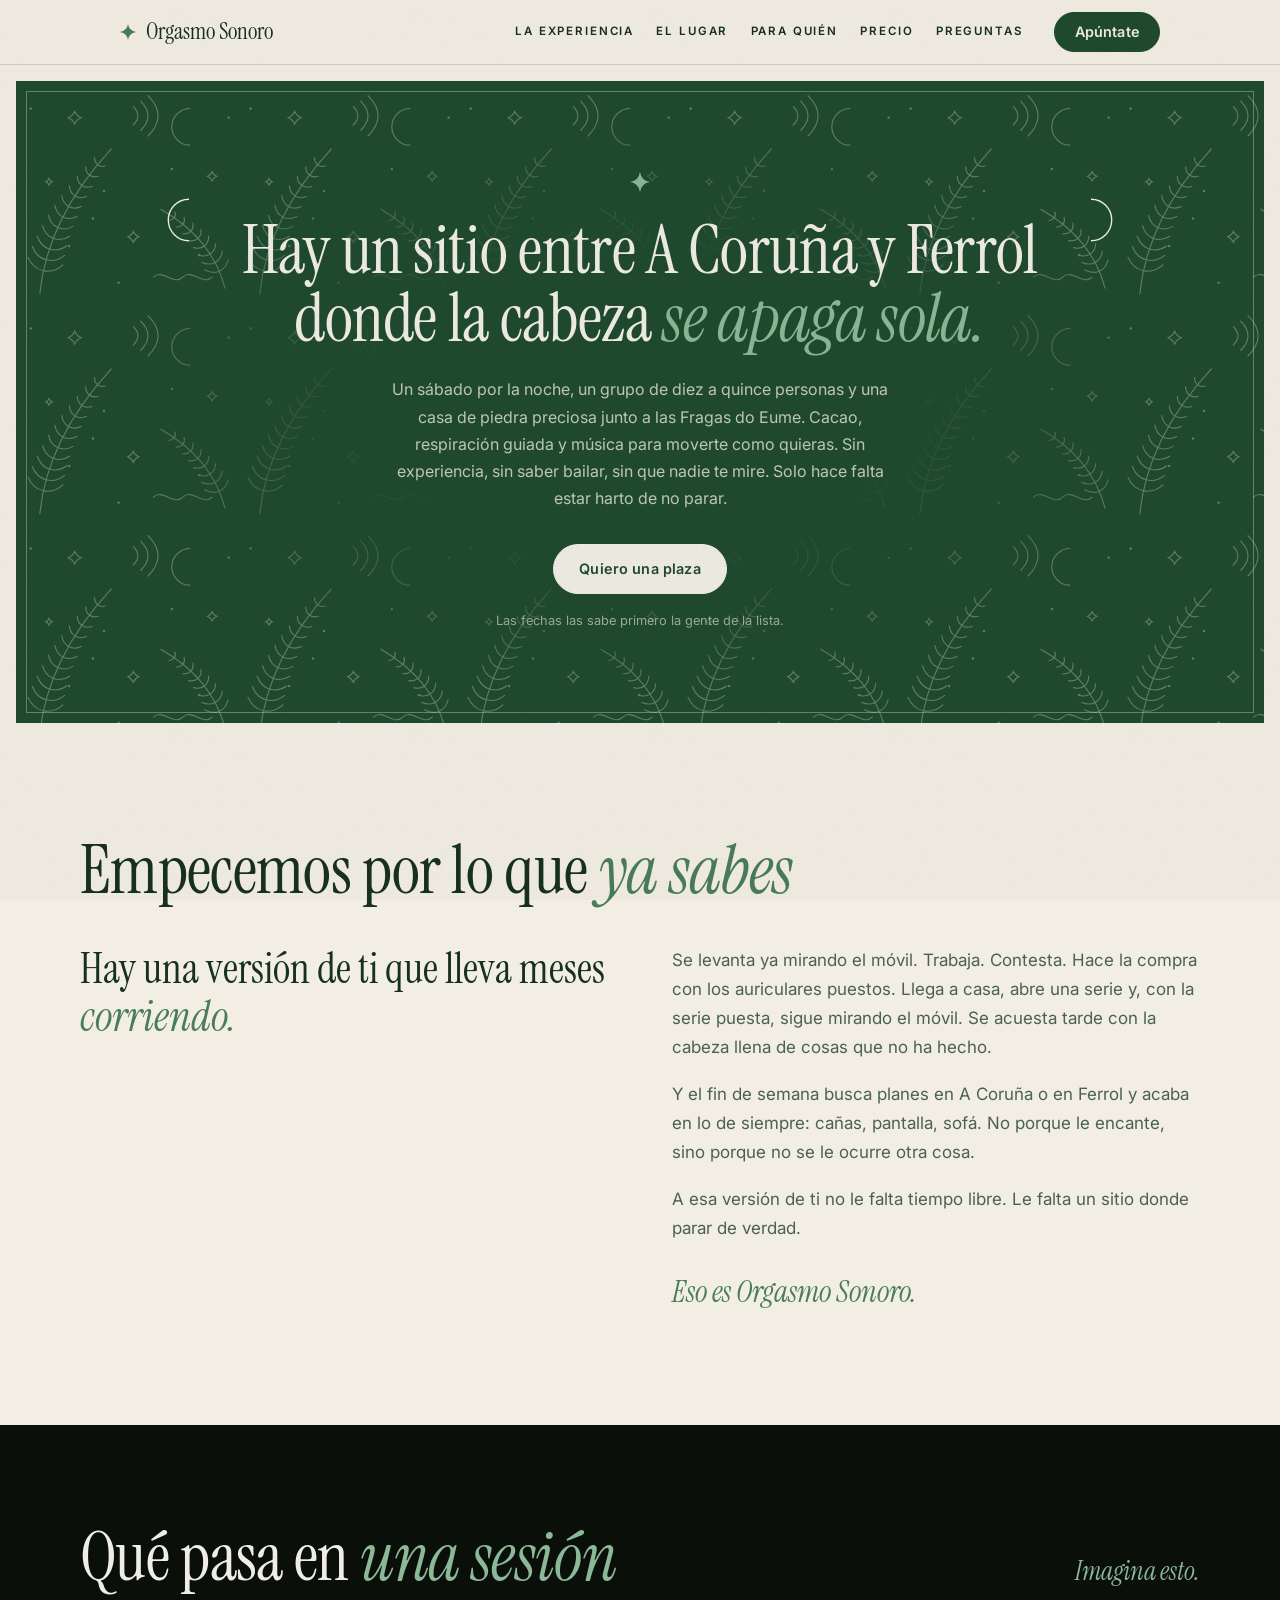
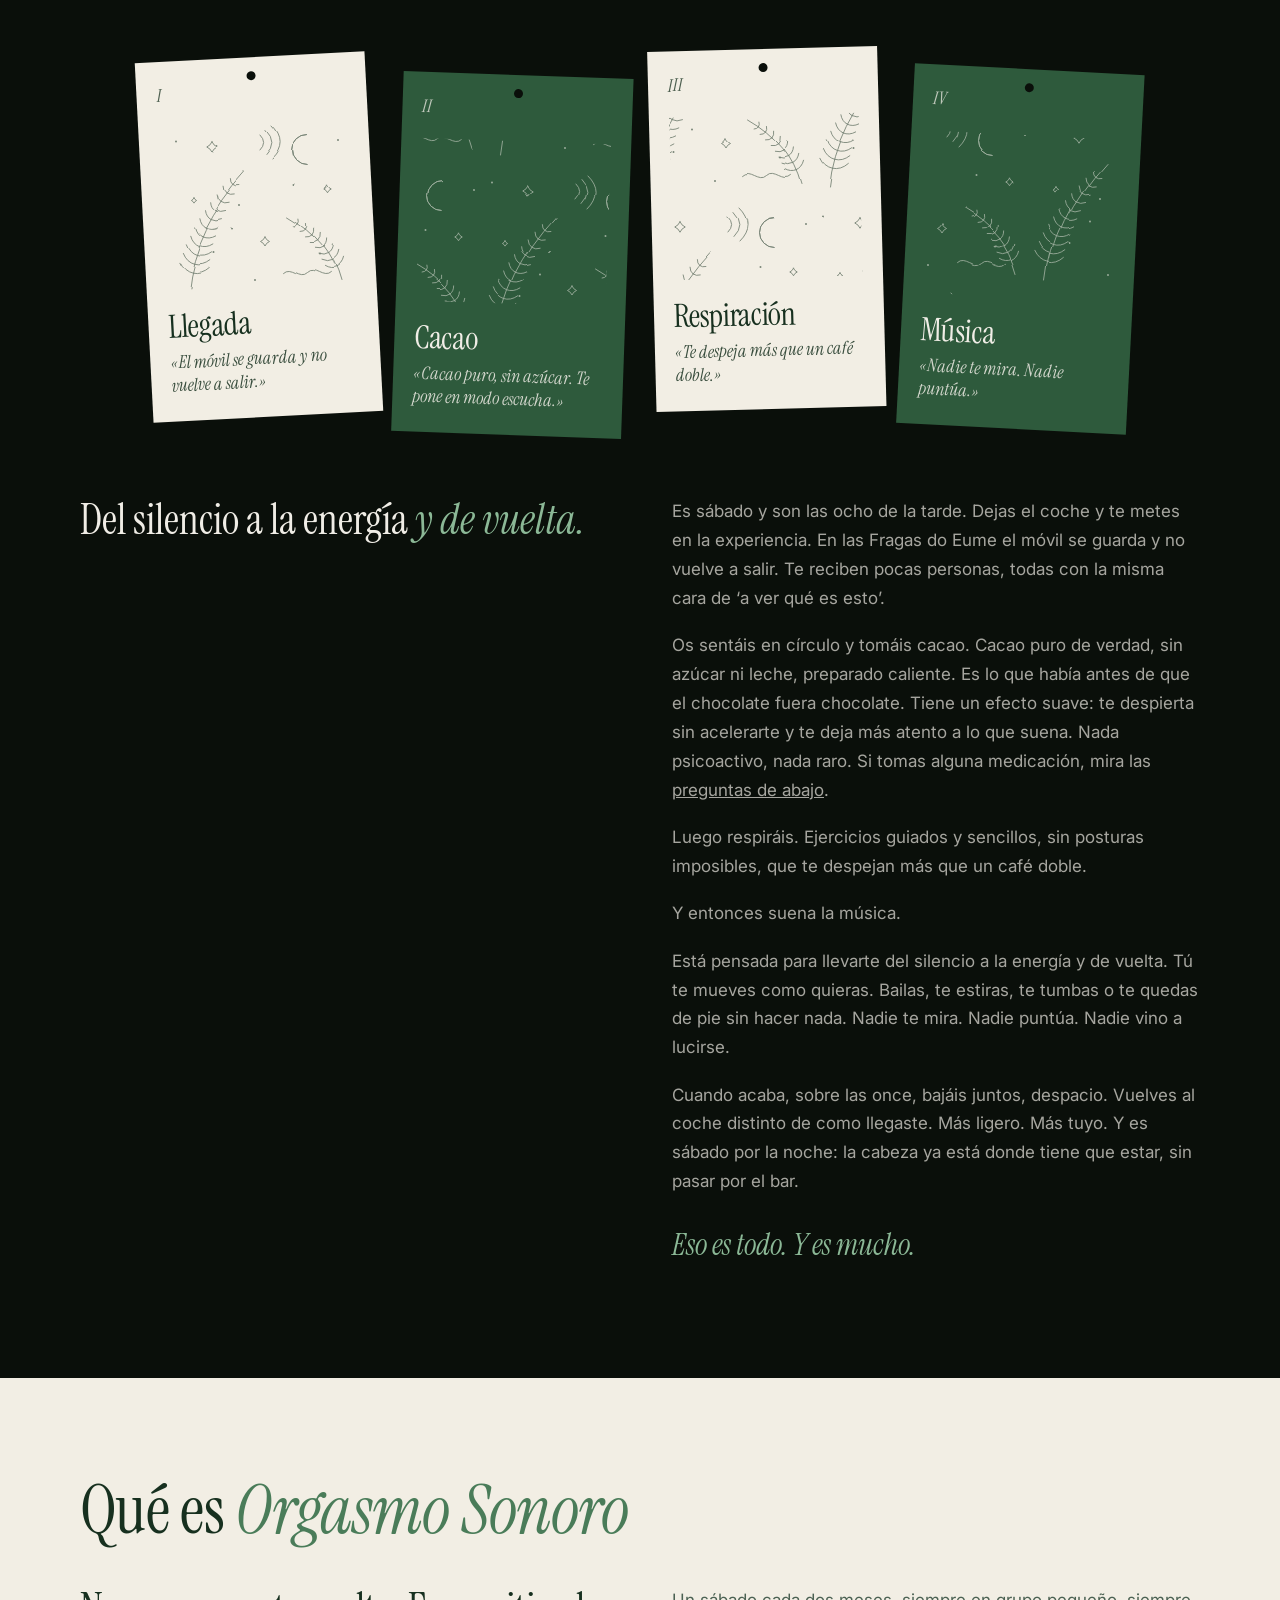
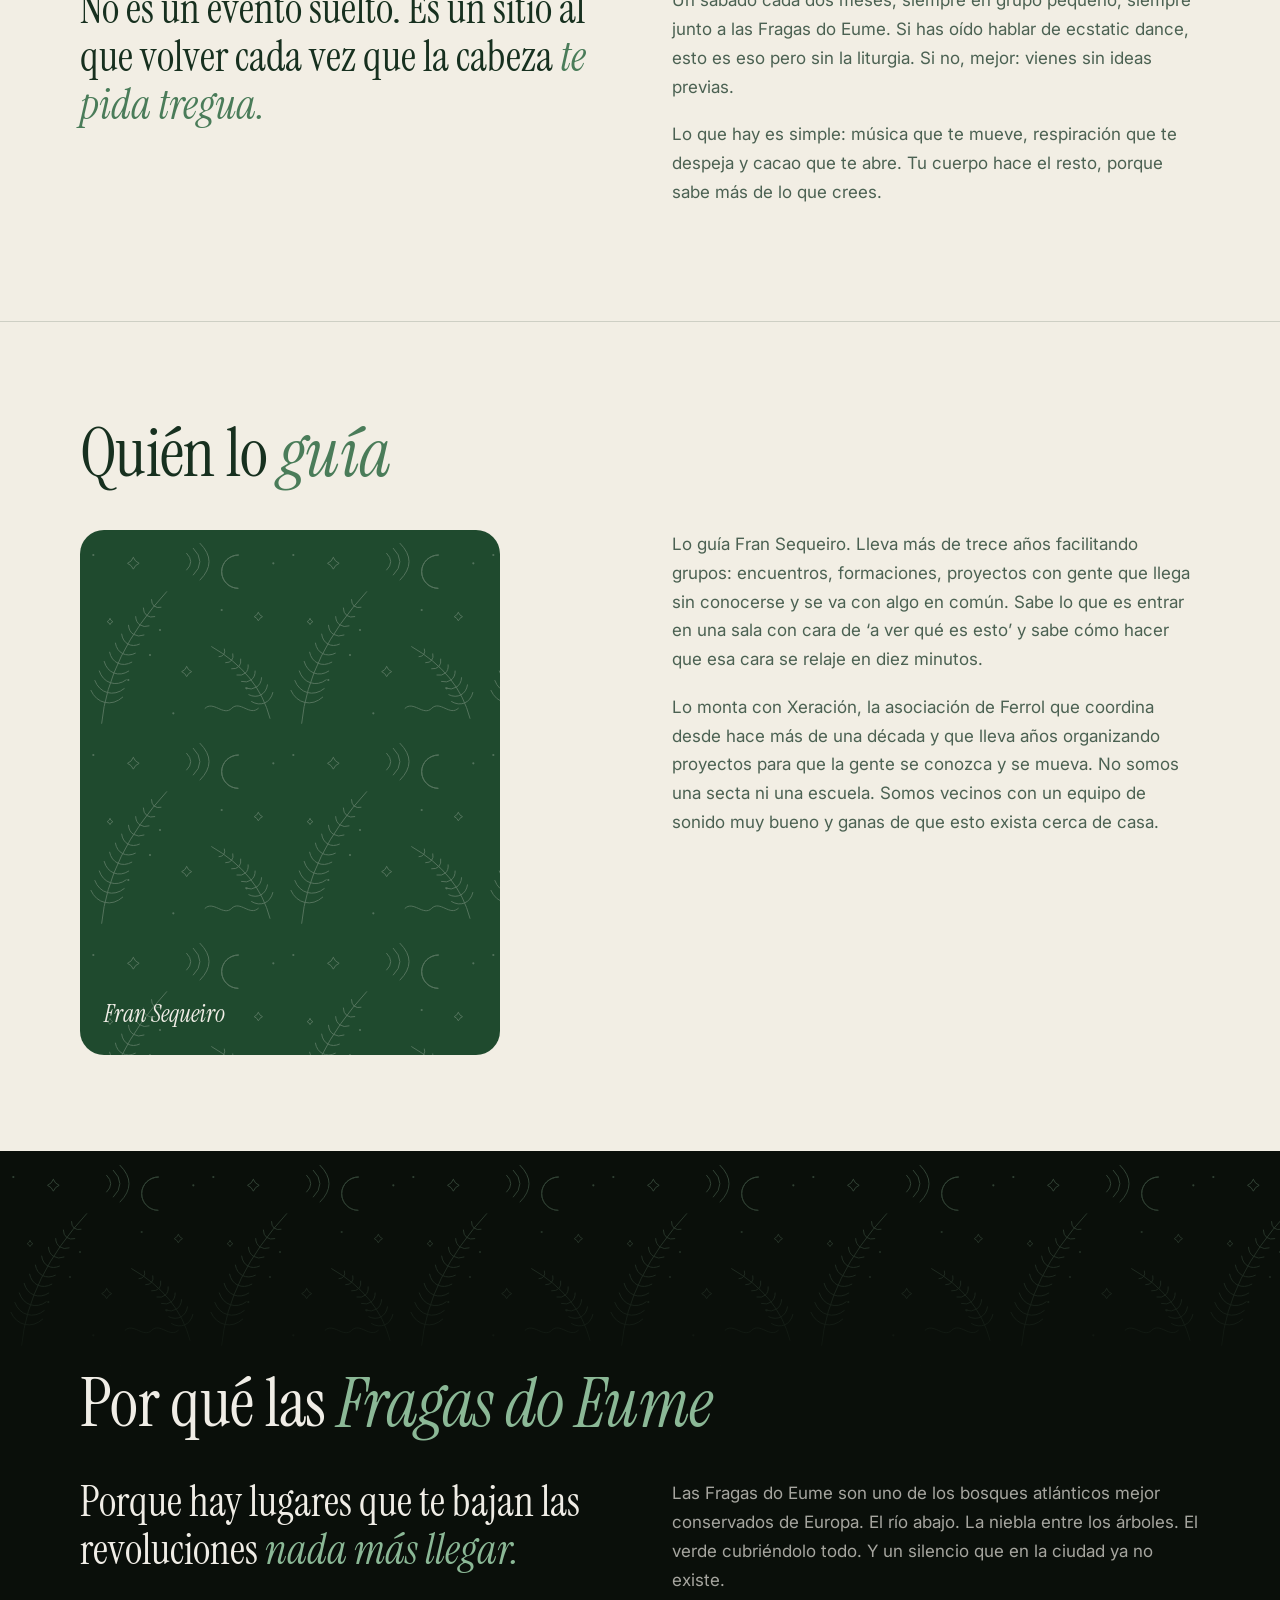
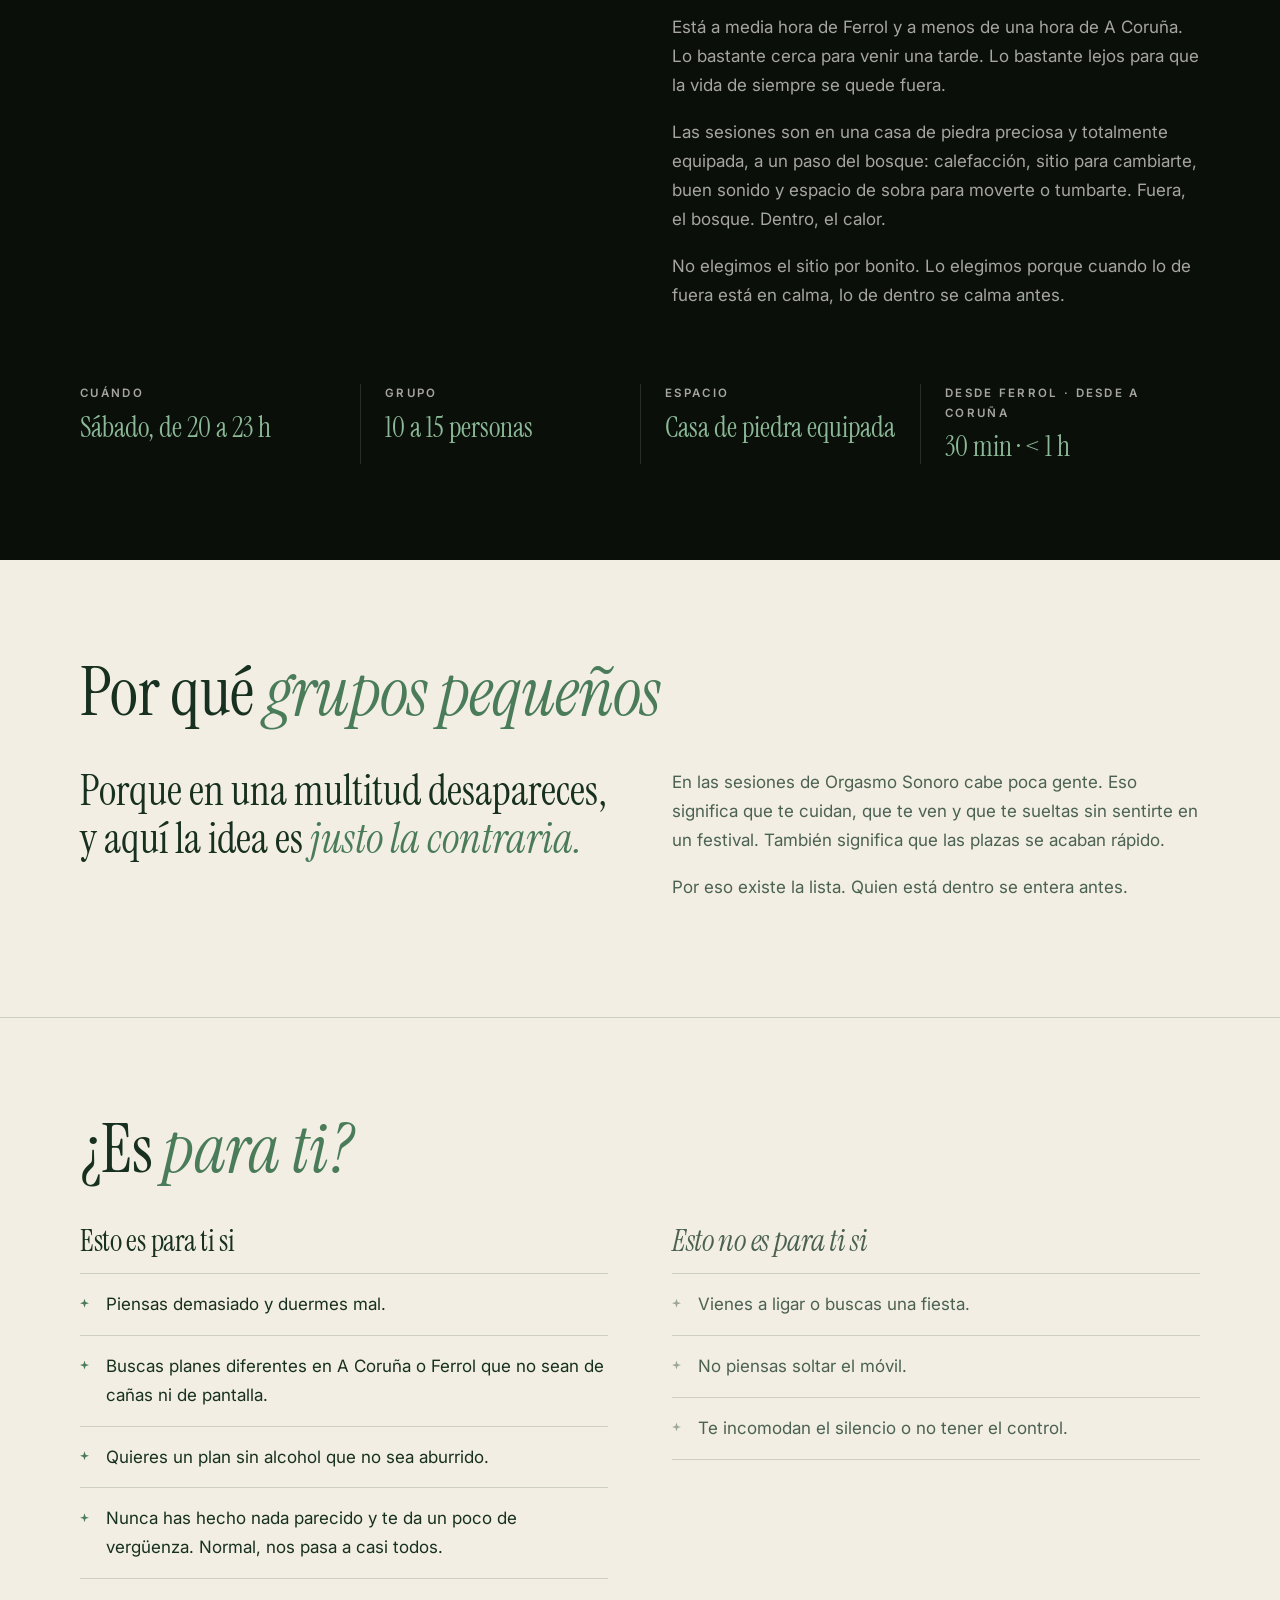
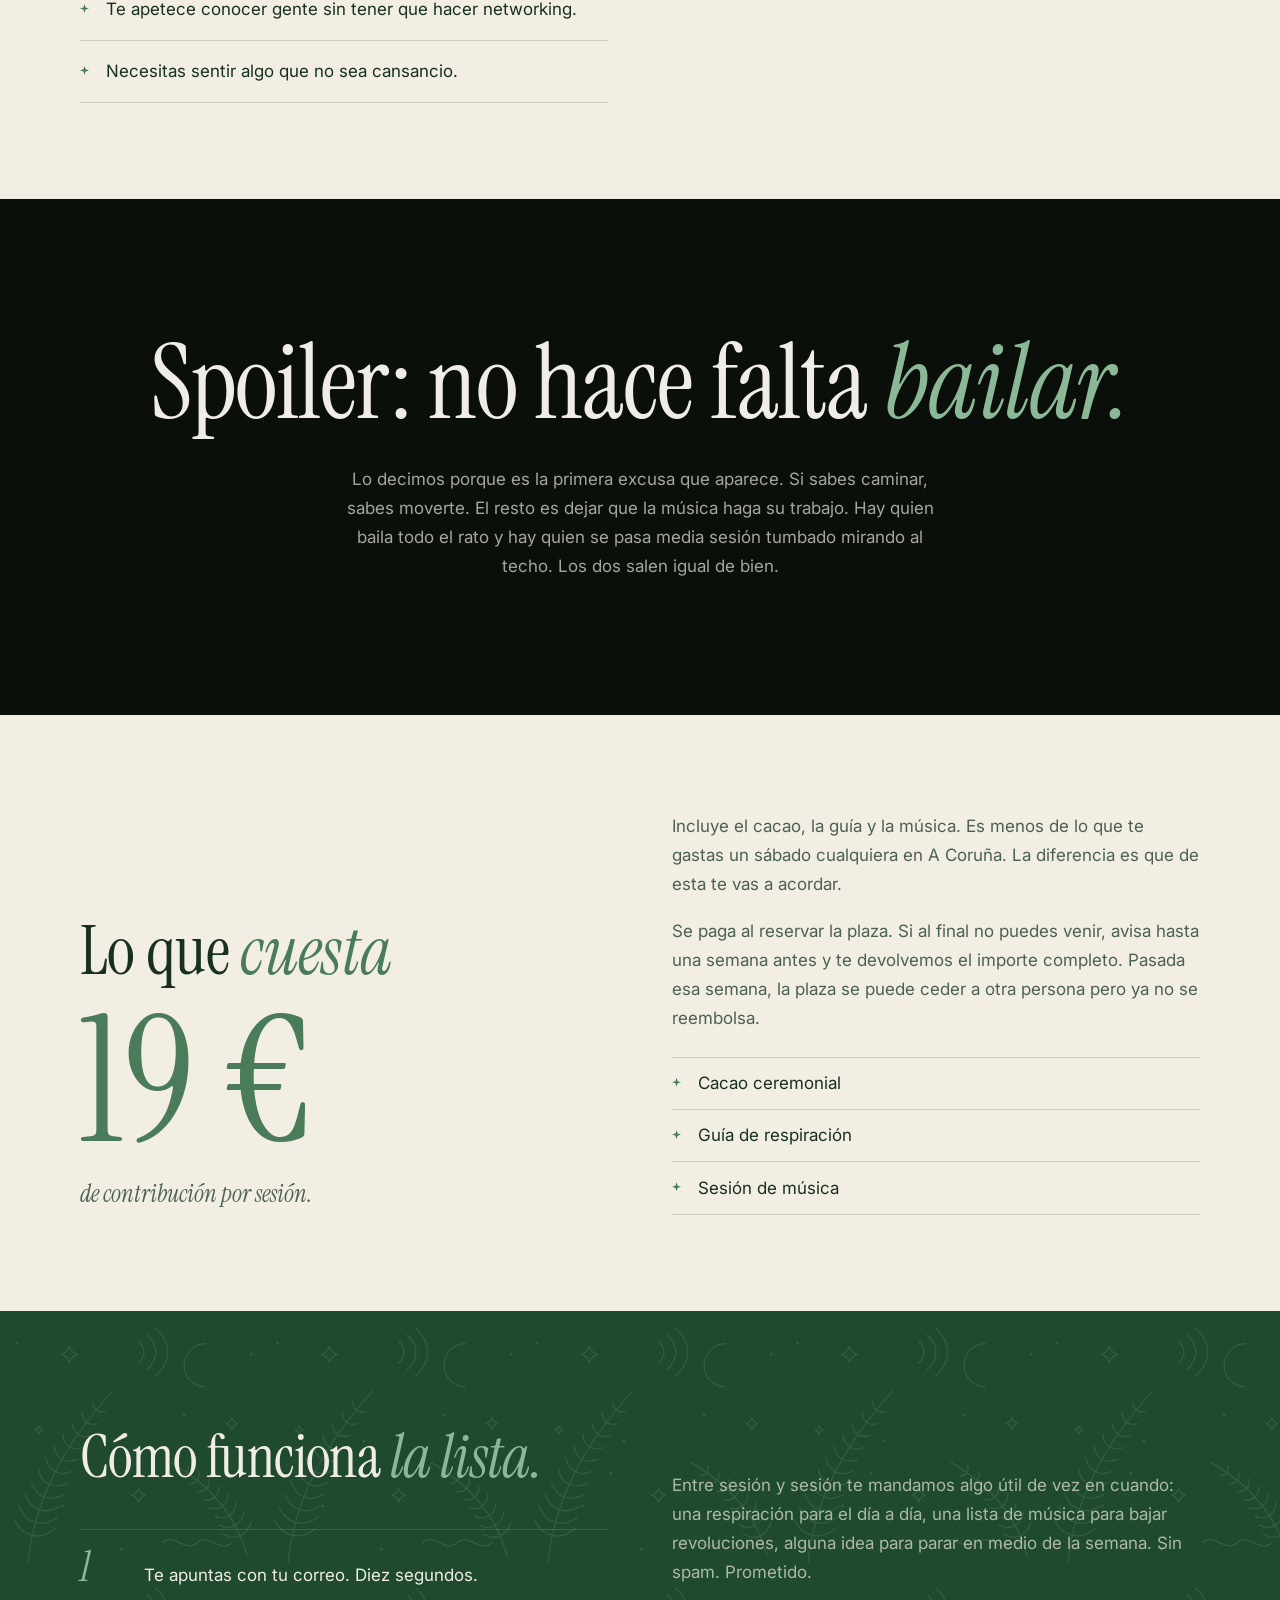
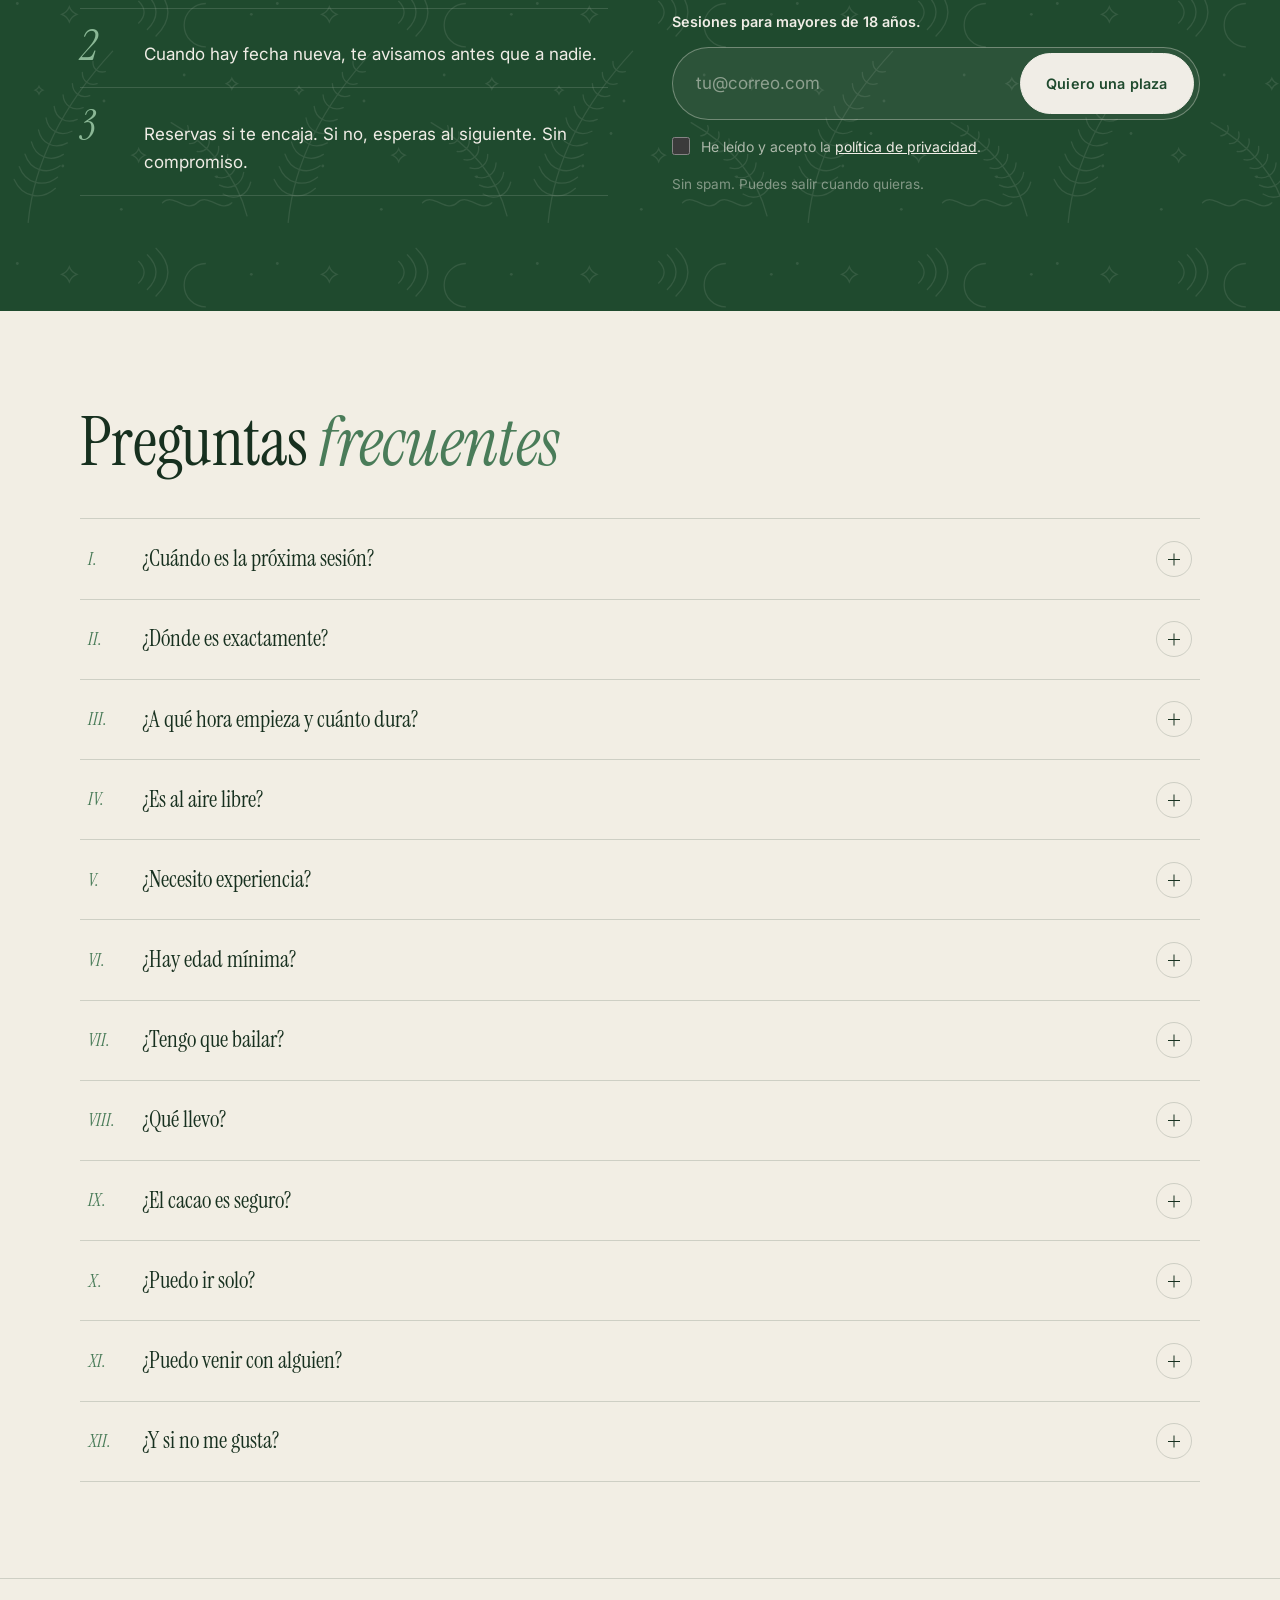
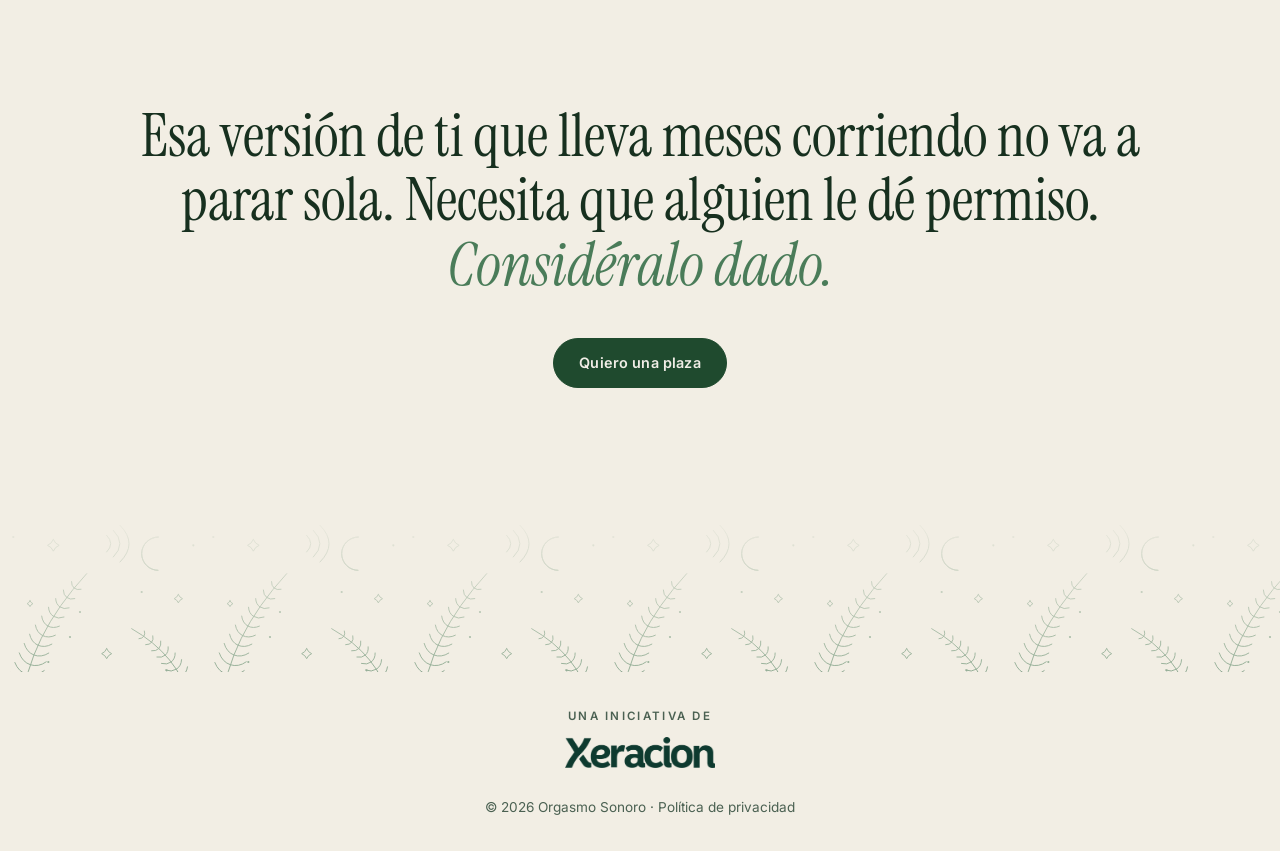
==== index.html @ 87fe5621 "Botón 'Quiero una plaza', sin referencias a la primera sesión, sin precio en la franja y sin edad en" ====
<!doctype html>
<html lang="es">
<head>
  <!-- Metadatos básicos -->
  <meta charset="utf-8">
  <meta name="viewport" content="width=device-width, initial-scale=1">
  <title>Orgasmo Sonoro, sesiones de música y cacao en A Coruña y Ferrol</title>
  <meta name="description" content="Un sábado por la noche, de 20 a 23 h, en grupos de diez a quince junto a las Fragas do Eume: cacao, respiración guiada y música para moverte como quieras. A media hora de Ferrol y menos de una de A Coruña. Sin experiencia. 19 €.">
  <link rel="canonical" href="https://orgasmosonoro.com/">
  <meta name="robots" content="index, follow">
  <meta name="theme-color" content="#0a0f0a">
  <meta name="color-scheme" content="dark">

  <!-- Open Graph -->
  <meta property="og:type" content="website">
  <meta property="og:locale" content="es_ES">
  <meta property="og:site_name" content="Orgasmo Sonoro">
  <meta property="og:title" content="Orgasmo Sonoro, sesiones de música y cacao en A Coruña y Ferrol">
  <meta property="og:description" content="Un sábado por la noche, de 20 a 23 h, en grupos de diez a quince junto a las Fragas do Eume: cacao, respiración guiada y música para moverte como quieras. A media hora de Ferrol y menos de una de A Coruña. Sin experiencia. 19 €.">
  <meta property="og:url" content="https://orgasmosonoro.com/">
  <meta property="og:image" content="https://orgasmosonoro.com/og-image.jpg">
  <meta property="og:image:width" content="1200">
  <meta property="og:image:height" content="630">
  <meta property="og:image:alt" content="Grabado de helechos, lunas y estrellas en verde con el texto Orgasmo Sonoro">

  <!-- Twitter Card -->
  <meta name="twitter:card" content="summary_large_image">
  <meta name="twitter:title" content="Orgasmo Sonoro, sesiones de música y cacao en A Coruña y Ferrol">
  <meta name="twitter:description" content="Un sábado por la noche, de 20 a 23 h, en grupos de diez a quince junto a las Fragas do Eume: cacao, respiración guiada y música para moverte como quieras. A media hora de Ferrol y menos de una de A Coruña. Sin experiencia. 19 €.">
  <meta name="twitter:image" content="https://orgasmosonoro.com/og-image.jpg">
  <meta name="twitter:image:alt" content="Grabado de helechos, lunas y estrellas en verde con el texto Orgasmo Sonoro">

  <!-- Favicon en SVG embebido: una hoja verde musgo -->
  <link rel="icon" href="data:image/svg+xml,%3Csvg xmlns='http://www.w3.org/2000/svg' viewBox='0 0 64 64'%3E%3Crect width='64' height='64' rx='14' fill='%230a0f0a'/%3E%3Cpath d='M18 46C18 28 30 16 48 16c0 18-12 30-30 30z' fill='%238bb896'/%3E%3Cpath d='M18 46L40 24' stroke='%23f0ede6' stroke-width='2' stroke-linecap='round'/%3E%3C/svg%3E">

  <!-- Fuentes: Instrument Serif (titulares) e Inter (cuerpo) -->
  <link rel="preconnect" href="https://fonts.googleapis.com">
  <link rel="preconnect" href="https://fonts.gstatic.com" crossorigin>
  <link rel="stylesheet" href="https://fonts.googleapis.com/css2?family=Instrument+Serif:ital@0;1&family=Inter:wght@400;500;600&display=swap">

  <link rel="stylesheet" href="styles.css">

  <!-- Datos estructurados: LocalBusiness y FAQPage -->
  <script type="application/ld+json">
  {
    "@context": "https://schema.org",
    "@graph": [
      {
        "@type": "LocalBusiness",
        "@id": "https://orgasmosonoro.com/#negocio",
        "name": "Orgasmo Sonoro",
        "description": "Sesiones los sábados por la noche, en grupos de diez a quince personas, con música, respiración guiada y cacao en una casa de piedra junto a las Fragas do Eume, entre A Coruña y Ferrol.",
        "url": "https://orgasmosonoro.com/",
        "image": "https://orgasmosonoro.com/og-image.jpg",
        "email": "contacto@orgasmosonoro.com",
        "priceRange": "19 €",
        "address": {
          "@type": "PostalAddress",
          "addressLocality": "A Coruña",
          "addressRegion": "Galicia",
          "addressCountry": "ES"
        },
        "areaServed": [
          {
            "@type": "City",
            "name": "A Coruña"
          },
          {
            "@type": "City",
            "name": "Ferrol"
          }
        ],
        "sameAs": [
          "https://www.instagram.com/orgasmosonoro/"
        ]
      },
      {
        "@type": "FAQPage",
        "@id": "https://orgasmosonoro.com/#preguntas",
        "mainEntity": [
          {
            "@type": "Question",
            "name": "¿Cuándo es la próxima sesión?",
            "acceptedAnswer": {
              "@type": "Answer",
              "text": "Un sábado, de 20 a 23 h. Las fechas se anuncian primero a la lista. Apúntate y serás de los primeros en saberlo."
            }
          },
          {
            "@type": "Question",
            "name": "¿Dónde es exactamente?",
            "acceptedAnswer": {
              "@type": "Answer",
              "text": "En una casa de piedra junto a las Fragas do Eume, entre Ferrol y A Coruña. Mandamos la ubicación exacta y las opciones de coche compartido a quien reserva."
            }
          },
          {
            "@type": "Question",
            "name": "¿A qué hora empieza y cuánto dura?",
            "acceptedAnswer": {
              "@type": "Answer",
              "text": "De 20 a 23 h. Llega diez minutos antes para dejar el móvil y las cosas con calma. La hora y la ubicación exactas van en el correo de confirmación."
            }
          },
          {
            "@type": "Question",
            "name": "¿Es al aire libre?",
            "acceptedAnswer": {
              "@type": "Answer",
              "text": "No. La sesión es en una casa de piedra preciosa y totalmente equipada, con calefacción, a un paso del bosque. Llueva o no, se hace."
            }
          },
          {
            "@type": "Question",
            "name": "¿Necesito experiencia?",
            "acceptedAnswer": {
              "@type": "Answer",
              "text": "Ninguna. Si has leído hasta aquí, ya sabes lo suficiente."
            }
          },
          {
            "@type": "Question",
            "name": "¿Hay edad mínima?",
            "acceptedAnswer": {
              "@type": "Answer",
              "text": "Sí, 18 años."
            }
          },
          {
            "@type": "Question",
            "name": "¿Tengo que bailar?",
            "acceptedAnswer": {
              "@type": "Answer",
              "text": "No. Muévete, estírate o quédate quieto. Tú decides."
            }
          },
          {
            "@type": "Question",
            "name": "¿Qué llevo?",
            "acceptedAnswer": {
              "@type": "Answer",
              "text": "Ropa cómoda con la que puedas moverte y tumbarte, calcetines o pies descalzos, una botella de agua y una capa de abrigo por si te enfrías al quedarte quieto. Hay sitio para cambiarte. El móvil, apagado y guardado."
            }
          },
          {
            "@type": "Question",
            "name": "¿El cacao es seguro?",
            "acceptedAnswer": {
              "@type": "Answer",
              "text": "Para la mayoría, sí. Si estás embarazada, tomas antidepresivos (ISRS) o tienes algún problema de corazón, avísanos antes y lo adaptamos. Cena ligero o cena después: el cacao sienta mejor con el estómago sin cargar."
            }
          },
          {
            "@type": "Question",
            "name": "¿Puedo ir solo?",
            "acceptedAnswer": {
              "@type": "Answer",
              "text": "Claro. La mayoría viene así y se va con gente nueva en el teléfono."
            }
          },
          {
            "@type": "Question",
            "name": "¿Puedo venir con alguien?",
            "acceptedAnswer": {
              "@type": "Answer",
              "text": "Sí. Reservad cada uno su plaza. Dentro, cada uno va a lo suyo; a la salida ya hablaréis."
            }
          },
          {
            "@type": "Question",
            "name": "¿Y si no me gusta?",
            "acceptedAnswer": {
              "@type": "Answer",
              "text": "Te puedes ir cuando quieras, sin dar explicaciones. Aquí nadie te retiene. Y si te arrepientes antes de venir, hasta una semana antes te devolvemos el dinero entero."
            }
          }
        ]
      }
    ]
  }
  </script>
</head>
<body>
  <a class="skip-link" href="#contenido">Saltar al contenido</a>

  <!-- Estrella de cuatro puntas reutilizable (decorativa) -->
  <svg width="0" height="0" class="visually-hidden" aria-hidden="true" focusable="false">
    <symbol id="estrella" viewBox="0 0 24 24"><path d="M12 0 Q13.6 10.4 24 12 Q13.6 13.6 12 24 Q10.4 13.6 0 12 Q10.4 10.4 12 0 Z"/></symbol>
  </svg>

  <!-- 1. Navegación fija -->
  <header class="site-header">
    <nav class="nav" aria-label="Principal">
      <a class="nav__logo" href="#inicio">
        <svg class="nav__mark" aria-hidden="true"><use href="#estrella"/></svg>
        Orgasmo Sonoro
      </a>
      <!-- Botón de menú solo en móvil -->
      <button class="nav__toggle" type="button" aria-expanded="false" aria-controls="nav-menu">Menú</button>
      <div class="nav__menu" id="nav-menu">
        <ul class="nav__links">
          <li><a href="#experiencia">La experiencia</a></li>
          <li><a href="#fragas">El lugar</a></li>
          <li><a href="#para-ti">Para quién</a></li>
          <li><a href="#precio">Precio</a></li>
          <li><a href="#preguntas">Preguntas</a></li>
        </ul>
        <a class="btn btn--primary nav__cta" href="#lista">Apúntate</a>
      </div>
    </nav>
  </header>

  <main id="contenido">

    <!-- 2. Hero: lámina enmarcada con toile de helechos; el grabado se desvanece tras el texto -->
    <section class="hero" id="inicio" aria-labelledby="hero-titulo">
      <div class="hero__frame">
        <svg class="hero__moon hero__moon--l" aria-hidden="true" viewBox="0 0 40 40"><path d="M20 2 A18 18 0 1 0 20 38 A13 13 0 1 1 20 2 Z"/></svg>
        <svg class="hero__moon hero__moon--r" aria-hidden="true" viewBox="0 0 40 40"><path d="M20 2 A18 18 0 1 1 20 38 A13 13 0 1 0 20 2 Z"/></svg>

        <div class="hero__arch">
          <svg class="hero__star" aria-hidden="true"><use href="#estrella"/></svg>
          <h1 id="hero-titulo" class="hero__title">Hay un sitio entre A&nbsp;Coruña y Ferrol donde la cabeza <em>se apaga sola.</em></h1>
          <p class="hero__lead">Un sábado por la noche, un grupo de diez a quince personas y una casa de piedra preciosa junto a las Fragas do Eume. Cacao, respiración guiada y música para moverte como quieras. Sin experiencia, sin saber bailar, sin que nadie te mire. Solo hace falta estar harto de no parar.</p>
          <a class="btn btn--light" href="#lista">Quiero una plaza</a>
          <p class="hero__note">Las fechas las sabe primero la gente de la lista.</p>
        </div>
      </div>
    </section>

    <!-- 3 a 7. Relato -->
    <article class="relato" aria-label="Qué es Orgasmo Sonoro">

      <!-- 3. Empecemos por lo que ya sabes -->
      <section class="section reveal" aria-labelledby="sabes-titulo">
        <div class="wrap">
          <h2 id="sabes-titulo" class="title">Empecemos por lo que <em>ya sabes</em></h2>
          <div class="split">
            <p class="statement">Hay una versión de ti que lleva meses <em>corriendo.</em></p>
            <div class="split__body">
              <p>Se levanta ya mirando el móvil. Trabaja. Contesta. Hace la compra con los auriculares puestos. Llega a casa, abre una serie y, con la serie puesta, sigue mirando el móvil. Se acuesta tarde con la cabeza llena de cosas que no ha hecho.</p>
              <p>Y el fin de semana busca planes en A Coruña o en Ferrol y acaba en lo de siempre: cañas, pantalla, sofá. No porque le encante, sino porque no se le ocurre otra cosa.</p>
              <p>A esa versión de ti no le falta tiempo libre. Le falta un sitio donde parar de verdad.</p>
              <p class="punch">Eso es Orgasmo Sonoro.</p>
            </div>
          </div>
        </div>
      </section>

      <!-- 4. Qué pasa en una sesión (sección nocturna con marcapáginas) -->
      <section class="section section--night reveal" id="experiencia" aria-labelledby="experiencia-titulo">
        <div class="wrap">
          <div class="head-row">
            <h2 id="experiencia-titulo" class="title">Qué pasa en <em>una sesión</em></h2>
            <p class="head-row__aside">Imagina esto.</p>
          </div>

          <!-- Las cuatro partes de la sesión, como marcapáginas -->
          <ol class="bookmarks">
            <li class="bookmark">
              <span class="bookmark__num">I</span>
              <span class="bookmark__art" aria-hidden="true"></span>
              <h3 class="bookmark__title">Llegada</h3>
              <p class="bookmark__quote">«El móvil se guarda y no vuelve a salir.»</p>
            </li>
            <li class="bookmark bookmark--ink">
              <span class="bookmark__num">II</span>
              <span class="bookmark__art" aria-hidden="true"></span>
              <h3 class="bookmark__title">Cacao</h3>
              <p class="bookmark__quote">«Cacao puro, sin azúcar. Te pone en modo escucha.»</p>
            </li>
            <li class="bookmark">
              <span class="bookmark__num">III</span>
              <span class="bookmark__art" aria-hidden="true"></span>
              <h3 class="bookmark__title">Respiración</h3>
              <p class="bookmark__quote">«Te despeja más que un café doble.»</p>
            </li>
            <li class="bookmark bookmark--ink">
              <span class="bookmark__num">IV</span>
              <span class="bookmark__art" aria-hidden="true"></span>
              <h3 class="bookmark__title">Música</h3>
              <p class="bookmark__quote">«Nadie te mira. Nadie puntúa.»</p>
            </li>
          </ol>

          <div class="split">
            <p class="statement split__sticky">Del silencio a la energía <em>y de vuelta.</em></p>
            <div class="split__body">
            <p>Es sábado y son las ocho de la tarde. Dejas el coche y te metes en la experiencia. En las Fragas do Eume el móvil se guarda y no vuelve a salir. Te reciben pocas personas, todas con la misma cara de ‘a ver qué es esto’.</p>
            <p>Os sentáis en círculo y tomáis cacao. Cacao puro de verdad, sin azúcar ni leche, preparado caliente. Es lo que había antes de que el chocolate fuera chocolate. Tiene un efecto suave: te despierta sin acelerarte y te deja más atento a lo que suena. Nada psicoactivo, nada raro. Si tomas alguna medicación, mira las <a href="#preguntas">preguntas de abajo</a>.</p>
            <p>Luego respiráis. Ejercicios guiados y sencillos, sin posturas imposibles, que te despejan más que un café doble.</p>
            <p>Y entonces suena la música.</p>
            <p>Está pensada para llevarte del silencio a la energía y de vuelta. Tú te mueves como quieras. Bailas, te estiras, te tumbas o te quedas de pie sin hacer nada. Nadie te mira. Nadie puntúa. Nadie vino a lucirse.</p>
            <p>Cuando acaba, sobre las once, bajáis juntos, despacio. Vuelves al coche distinto de como llegaste. Más ligero. Más tuyo. Y es sábado por la noche: la cabeza ya está donde tiene que estar, sin pasar por el bar.</p>
            <p class="punch">Eso es todo. Y es mucho.</p>
            </div>
          </div>
        </div>
      </section>

      <!-- 5. Qué es Orgasmo Sonoro -->
      <section class="section reveal" aria-labelledby="que-es-titulo">
        <div class="wrap">
          <h2 id="que-es-titulo" class="title">Qué es <em>Orgasmo Sonoro</em></h2>
          <div class="split">
            <p class="statement">No es un evento suelto. Es un sitio al que volver cada vez que la cabeza <em>te pida tregua.</em></p>
            <div class="split__body">
              <p>Un sábado cada dos meses, siempre en grupo pequeño, siempre junto a las Fragas do Eume. Si has oído hablar de ecstatic dance, esto es eso pero sin la liturgia. Si no, mejor: vienes sin ideas previas.</p>
              <p>Lo que hay es simple: música que te mueve, respiración que te despeja y cacao que te abre. Tu cuerpo hace el resto, porque sabe más de lo que crees.</p>
            </div>
          </div>
        </div>
      </section>

      <!-- 5b. Quién lo guía -->
      <section class="section reveal" id="guia" aria-labelledby="guia-titulo">
        <div class="wrap">
          <h2 id="guia-titulo" class="title">Quién lo <em>guía</em></h2>
          <div class="split">
            <!-- Foto de Fran Sequeiro: sustituir este hueco por
                 <img src="fran-sequeiro.jpg" alt="Fran Sequeiro" width="800" height="1000">
                 (retrato, formato 4:5 o cuadrado) -->
            <figure class="portrait">
              <div class="portrait__placeholder" role="img" aria-label="Foto de Fran Sequeiro, próximamente">
                <span>Fran Sequeiro</span>
              </div>
            </figure>
            <div class="split__body">
              <p>Lo guía Fran Sequeiro. Lleva más de trece años facilitando grupos: encuentros, formaciones, proyectos con gente que llega sin conocerse y se va con algo en común. Sabe lo que es entrar en una sala con cara de ‘a ver qué es esto’ y sabe cómo hacer que esa cara se relaje en diez minutos.</p>
              <p>Lo monta con Xeración, la asociación de Ferrol que coordina desde hace más de una década y que lleva años organizando proyectos para que la gente se conozca y se mueva. No somos una secta ni una escuela. Somos vecinos con un equipo de sonido muy bueno y ganas de que esto exista cerca de casa.</p>
            </div>
          </div>
        </div>
      </section>

      <!-- 6. Por qué las Fragas do Eume (nocturna, con banda de toile y cifras) -->
      <section class="section section--night section--toile reveal" id="fragas" aria-labelledby="fragas-titulo">
        <div class="wrap">
          <h2 id="fragas-titulo" class="title">Por qué las <em>Fragas do Eume</em></h2>
          <div class="split">
            <p class="statement">Porque hay lugares que te bajan las revoluciones <em>nada más llegar.</em></p>
            <div class="split__body">
              <p>Las Fragas do Eume son uno de los bosques atlánticos mejor conservados de Europa. El río abajo. La niebla entre los árboles. El verde cubriéndolo todo. Y un silencio que en la ciudad ya no existe.</p>
              <p>Está a media hora de Ferrol y a menos de una hora de A Coruña. Lo bastante cerca para venir una tarde. Lo bastante lejos para que la vida de siempre se quede fuera.</p>
              <p>Las sesiones son en una casa de piedra preciosa y totalmente equipada, a un paso del bosque: calefacción, sitio para cambiarte, buen sonido y espacio de sobra para moverte o tumbarte. Fuera, el bosque. Dentro, el calor.</p>
              <p>No elegimos el sitio por bonito. Lo elegimos porque cuando lo de fuera está en calma, lo de dentro se calma antes.</p>
            </div>
          </div>
          <dl class="stats">
            <div class="stats__item"><dt>Cuándo</dt><dd>Sábado, de 20 a 23&nbsp;h</dd></div>
            <div class="stats__item"><dt>Grupo</dt><dd>10 a 15 personas</dd></div>
            <div class="stats__item"><dt>Espacio</dt><dd>Casa de piedra equipada</dd></div>
            <div class="stats__item"><dt>Desde Ferrol · Desde A Coruña</dt><dd>30&nbsp;min · &lt;&nbsp;1&nbsp;h</dd></div>
          </dl>
        </div>
      </section>

      <!-- 7. Por qué grupos pequeños -->
      <section class="section reveal" aria-labelledby="grupos-titulo">
        <div class="wrap">
          <h2 id="grupos-titulo" class="title">Por qué <em>grupos pequeños</em></h2>
          <div class="split">
            <p class="statement">Porque en una multitud desapareces, y aquí la idea es <em>justo la contraria.</em></p>
            <div class="split__body">
              <p>En las sesiones de Orgasmo Sonoro cabe poca gente. Eso significa que te cuidan, que te ven y que te sueltas sin sentirte en un festival. También significa que las plazas se acaban rápido.</p>
              <p>Por eso existe la lista. Quien está dentro se entera antes.</p>
            </div>
          </div>
        </div>
      </section>
    </article>

    <!-- 8. Para quién es: libro de cuentas a dos columnas -->
    <section class="section reveal" id="para-ti" aria-labelledby="para-ti-titulo">
      <div class="wrap">
        <h2 id="para-ti-titulo" class="title">¿Es <em>para ti?</em></h2>
        <div class="fit">
          <div class="fit__col">
            <h3 class="fit__title">Esto es para ti si</h3>
            <ul class="ledger">
              <li>Piensas demasiado y duermes mal.</li>
              <li>Buscas planes diferentes en A Coruña o Ferrol que no sean de cañas ni de pantalla.</li>
              <li>Quieres un plan sin alcohol que no sea aburrido.</li>
              <li>Nunca has hecho nada parecido y te da un poco de vergüenza. Normal, nos pasa a casi todos.</li>
              <li>Te apetece conocer gente sin tener que hacer networking.</li>
              <li>Necesitas sentir algo que no sea cansancio.</li>
            </ul>
          </div>
          <div class="fit__col fit__col--no">
            <h3 class="fit__title">Esto no es para ti si</h3>
            <ul class="ledger">
              <li>Vienes a ligar o buscas una fiesta.</li>
              <li>No piensas soltar el móvil.</li>
              <li>Te incomodan el silencio o no tener el control.</li>
            </ul>
          </div>
        </div>
      </div>
    </section>

    <!-- 9. Spoiler -->
    <section class="section section--night spoiler reveal" aria-labelledby="spoiler-titulo">
      <div class="wrap">
        <h2 id="spoiler-titulo" class="spoiler__title">Spoiler: no hace falta <em>bailar.</em></h2>
        <p class="spoiler__text">Lo decimos porque es la primera excusa que aparece. Si sabes caminar, sabes moverte. El resto es dejar que la música haga su trabajo. Hay quien baila todo el rato y hay quien se pasa media sesión tumbado mirando al techo. Los dos salen igual de bien.</p>
      </div>
    </section>


    <!-- 10. Precio -->
    <section class="section reveal" id="precio" aria-labelledby="precio-titulo">
      <div class="wrap price">
        <div>
          <h2 id="precio-titulo" class="title">Lo que <em>cuesta</em></h2>
          <p class="price__amount">19 €</p>
          <p class="price__unit">de contribución por sesión.</p>
        </div>
        <div class="price__body">
          <p>Incluye el cacao, la guía y la música. Es menos de lo que te gastas un sábado cualquiera en A Coruña. La diferencia es que de esta te vas a acordar.</p>
          <p>Se paga al reservar la plaza. Si al final no puedes venir, avisa hasta una semana antes y te devolvemos el importe completo. Pasada esa semana, la plaza se puede ceder a otra persona pero ya no se reembolsa.</p>
          <ul class="ledger ledger--compact">
            <li>Cacao ceremonial</li>
            <li>Guía de respiración</li>
            <li>Sesión de música</li>
          </ul>
        </div>
      </div>
    </section>

    <!-- 11. Lista de espera: gran bloque verde -->
    <section class="cta-block" id="lista" aria-labelledby="lista-titulo">
      <div class="wrap cta-block__grid reveal">
        <div>
          <h2 id="lista-titulo" class="cta-block__title">Cómo funciona <em>la lista.</em></h2>
          <ol class="steps">
            <li>Te apuntas con tu correo. Diez segundos.</li>
            <li>Cuando hay fecha nueva, te avisamos antes que a nadie.</li>
            <li>Reservas si te encaja. Si no, esperas al siguiente. Sin compromiso.</li>
          </ol>
        </div>
        <div class="cta-block__form">
          <p>Entre sesión y sesión te mandamos algo útil de vez en cuando: una respiración para el día a día, una lista de música para bajar revoluciones, alguna idea para parar en medio de la semana. Sin spam. Prometido.</p>
          <!-- Formulario: envía a Google Sheets mediante Apps Script.
               Pega en action la URL de tu implementación (ver google-apps-script/Code.gs y README). -->
          <p class="waitlist__age">Sesiones para mayores de 18 años.</p>
          <form class="waitlist" id="waitlist-form" action="https://script.google.com/macros/s/AKfycbzR0IWy9Se5NdB4USijvL9N2P5Fb-FJeoahKuPb0FtFCqvxnZPyXmhNWxDB_29dOceV/exec" method="post">
            <label class="visually-hidden" for="email">Tu correo electrónico</label>
            <input class="waitlist__input" type="email" id="email" name="email" placeholder="tu@correo.com" autocomplete="email" maxlength="254" required>
            <!-- Campo trampa contra bots: las personas no lo ven -->
            <input class="waitlist__trap" type="text" name="website" tabindex="-1" autocomplete="off" aria-hidden="true">
            <button class="btn btn--light" type="submit">Quiero una plaza</button>
          </form>
          <!-- Consentimiento (pertenece al formulario mediante el atributo form) -->
          <label class="consent">
            <input class="consent__box" type="checkbox" name="consentimiento" value="si" form="waitlist-form" required>
            <span>He leído y acepto la <a href="privacidad.html">política de privacidad</a>.</span>
          </label>
          <p class="waitlist__status" id="waitlist-status" role="status" aria-live="polite"></p>
          <p class="small">Sin spam. Puedes salir cuando quieras.</p>
        </div>
      </div>
    </section>

    <!-- 12. Preguntas frecuentes: acordeón tipo libro de cuentas (coincide con el schema FAQPage) -->
    <section class="section reveal" id="preguntas" aria-labelledby="faq-titulo">
      <div class="wrap">
        <h2 id="faq-titulo" class="title">Preguntas <em>frecuentes</em></h2>
        <div class="faq">
          <div class="faq__item">
            <h3><button class="faq__toggle" type="button" aria-expanded="true" aria-controls="faq-1"><span class="faq__num">I.</span><span class="faq__q">¿Cuándo es la próxima sesión?</span><span class="faq__mark" aria-hidden="true"></span></button></h3>
            <div class="faq__answer" id="faq-1"><p>Un sábado, de 20 a 23 h. Las fechas se anuncian primero a la lista. Apúntate y serás de los primeros en saberlo.</p></div>
          </div>
          <div class="faq__item">
            <h3><button class="faq__toggle" type="button" aria-expanded="true" aria-controls="faq-2"><span class="faq__num">II.</span><span class="faq__q">¿Dónde es exactamente?</span><span class="faq__mark" aria-hidden="true"></span></button></h3>
            <div class="faq__answer" id="faq-2"><p>En una casa de piedra junto a las Fragas do Eume, entre Ferrol y A Coruña. Mandamos la ubicación exacta y las opciones de coche compartido a quien reserva.</p></div>
          </div>
          <div class="faq__item">
            <h3><button class="faq__toggle" type="button" aria-expanded="true" aria-controls="faq-3"><span class="faq__num">III.</span><span class="faq__q">¿A qué hora empieza y cuánto dura?</span><span class="faq__mark" aria-hidden="true"></span></button></h3>
            <div class="faq__answer" id="faq-3"><p>De 20 a 23 h. Llega diez minutos antes para dejar el móvil y las cosas con calma. La hora y la ubicación exactas van en el correo de confirmación.</p></div>
          </div>
          <div class="faq__item">
            <h3><button class="faq__toggle" type="button" aria-expanded="true" aria-controls="faq-4"><span class="faq__num">IV.</span><span class="faq__q">¿Es al aire libre?</span><span class="faq__mark" aria-hidden="true"></span></button></h3>
            <div class="faq__answer" id="faq-4"><p>No. La sesión es en una casa de piedra preciosa y totalmente equipada, con calefacción, a un paso del bosque. Llueva o no, se hace.</p></div>
          </div>
          <div class="faq__item">
            <h3><button class="faq__toggle" type="button" aria-expanded="true" aria-controls="faq-5"><span class="faq__num">V.</span><span class="faq__q">¿Necesito experiencia?</span><span class="faq__mark" aria-hidden="true"></span></button></h3>
            <div class="faq__answer" id="faq-5"><p>Ninguna. Si has leído hasta aquí, ya sabes lo suficiente.</p></div>
          </div>
          <div class="faq__item">
            <h3><button class="faq__toggle" type="button" aria-expanded="true" aria-controls="faq-6"><span class="faq__num">VI.</span><span class="faq__q">¿Hay edad mínima?</span><span class="faq__mark" aria-hidden="true"></span></button></h3>
            <div class="faq__answer" id="faq-6"><p>Sí, 18 años.</p></div>
          </div>
          <div class="faq__item">
            <h3><button class="faq__toggle" type="button" aria-expanded="true" aria-controls="faq-7"><span class="faq__num">VII.</span><span class="faq__q">¿Tengo que bailar?</span><span class="faq__mark" aria-hidden="true"></span></button></h3>
            <div class="faq__answer" id="faq-7"><p>No. Muévete, estírate o quédate quieto. Tú decides.</p></div>
          </div>
          <div class="faq__item">
            <h3><button class="faq__toggle" type="button" aria-expanded="true" aria-controls="faq-8"><span class="faq__num">VIII.</span><span class="faq__q">¿Qué llevo?</span><span class="faq__mark" aria-hidden="true"></span></button></h3>
            <div class="faq__answer" id="faq-8"><p>Ropa cómoda con la que puedas moverte y tumbarte, calcetines o pies descalzos, una botella de agua y una capa de abrigo por si te enfrías al quedarte quieto. Hay sitio para cambiarte. El móvil, apagado y guardado.</p></div>
          </div>
          <div class="faq__item">
            <h3><button class="faq__toggle" type="button" aria-expanded="true" aria-controls="faq-9"><span class="faq__num">IX.</span><span class="faq__q">¿El cacao es seguro?</span><span class="faq__mark" aria-hidden="true"></span></button></h3>
            <div class="faq__answer" id="faq-9"><p>Para la mayoría, sí. Si estás embarazada, tomas antidepresivos (ISRS) o tienes algún problema de corazón, avísanos antes y lo adaptamos. Cena ligero o cena después: el cacao sienta mejor con el estómago sin cargar.</p></div>
          </div>
          <div class="faq__item">
            <h3><button class="faq__toggle" type="button" aria-expanded="true" aria-controls="faq-10"><span class="faq__num">X.</span><span class="faq__q">¿Puedo ir solo?</span><span class="faq__mark" aria-hidden="true"></span></button></h3>
            <div class="faq__answer" id="faq-10"><p>Claro. La mayoría viene así y se va con gente nueva en el teléfono.</p></div>
          </div>
          <div class="faq__item">
            <h3><button class="faq__toggle" type="button" aria-expanded="true" aria-controls="faq-11"><span class="faq__num">XI.</span><span class="faq__q">¿Puedo venir con alguien?</span><span class="faq__mark" aria-hidden="true"></span></button></h3>
            <div class="faq__answer" id="faq-11"><p>Sí. Reservad cada uno su plaza. Dentro, cada uno va a lo suyo; a la salida ya hablaréis.</p></div>
          </div>
          <div class="faq__item">
            <h3><button class="faq__toggle" type="button" aria-expanded="true" aria-controls="faq-12"><span class="faq__num">XII.</span><span class="faq__q">¿Y si no me gusta?</span><span class="faq__mark" aria-hidden="true"></span></button></h3>
            <div class="faq__answer" id="faq-12"><p>Te puedes ir cuando quieras, sin dar explicaciones. Aquí nadie te retiene. Y si te arrepientes antes de venir, hasta una semana antes te devolvemos el dinero entero.</p></div>
          </div>
        </div>
      </div>
    </section>

    <!-- 13. Cierre -->
    <section class="section closing reveal" aria-label="Cierre">
      <div class="wrap">
        <p class="closing__text">Esa versión de ti que lleva meses corriendo no va a parar sola. Necesita que alguien le dé permiso. <em>Considéralo dado.</em></p>
        <a class="btn btn--primary" href="#lista">Quiero una plaza</a>
      </div>
    </section>
  </main>

  <!-- 14. Pie con banda de toile -->
  <footer class="site-footer">
    <div class="site-footer__toile" aria-hidden="true"></div>
    <a class="site-footer__org" href="https://xeracion.org" rel="noopener">
      <span>Una iniciativa de</span>
      <img src="logo-xeracion.png" width="180" height="38" alt="Xeración">
    </a>
    <p>© 2026 Orgasmo Sonoro · <a href="privacidad.html">Política de privacidad</a></p>
  </footer>

  <script src="main.js"></script>
</body>
</html>
---- styles.css ----
/* ==========================================================================
   Orgasmo Sonoro: hoja de estilos
   Lenguaje editorial tipo "toile": papel de lino, tinta verde Fragas,
   grabados de línea (helechos, lunas, estrellas) y franjas nocturnas.
   Mobile-first.
   ========================================================================== */

/* --- Tokens de diseño --------------------------------------------------- */
:root {
  /* Papel y tinta */
  --paper: #f2eee4;
  --paper-deep: #e8e2d4;
  --ink: #17301f;
  --ink-soft: #4b6152;
  --ink-line: rgba(23, 48, 31, 0.16);

  /* Noche de bosque */
  --night: #0a0f0a;
  --night-soft: #111a12;
  --cream: #f0ede6;
  --cream-soft: rgba(240, 237, 230, 0.68);
  --cream-line: rgba(240, 237, 230, 0.14);

  /* Verde Fragas */
  --moss: #4a7c59;
  --moss-deep: #2e5a3c;
  --moss-ink: #1f4a2e;
  --moss-light: #8bb896;

  /* Grabado toile (tile SVG usado como máscara para poder teñirlo de cualquier color) */
  --toile: url("data:image/svg+xml,%3Csvg xmlns='http://www.w3.org/2000/svg' width='240' height='240' fill='none' stroke='black' stroke-width='1.2' stroke-linecap='round'%3E%3Cpath d='M26.0 232.0 Q34.0 150.0 104.0 74.0 M29.9 207.0 Q41.3 209.5 51.2 200.6 M29.9 207.0 Q18.5 204.5 13.1 192.4 M32.8 195.1 Q43.4 198.0 53.1 190.3 M32.8 195.1 Q22.2 192.2 17.8 180.6 M36.4 183.3 Q46.1 186.6 55.5 179.8 M36.4 183.3 Q26.7 180.1 23.1 169.1 M40.6 171.6 Q49.5 175.1 58.5 169.3 M40.6 171.6 Q31.8 168.2 29.0 157.7 M45.5 159.9 Q53.5 163.5 62.2 158.6 M45.5 159.9 Q37.5 156.3 35.5 146.6 M51.1 148.3 Q58.3 152.0 66.4 147.9 M51.1 148.3 Q43.9 144.7 42.5 135.7 M57.3 136.8 Q63.7 140.4 71.3 137.0 M57.3 136.8 Q51.0 133.2 50.0 124.9 M64.2 125.3 Q69.8 128.9 76.8 126.1 M64.2 125.3 Q58.6 121.8 58.2 114.3 M71.8 113.9 Q76.6 117.3 82.9 115.1 M71.8 113.9 Q67.0 110.6 66.8 103.9 M80.0 102.6 Q84.1 105.7 89.7 104.0 M80.0 102.6 Q75.9 99.5 76.0 93.6 M88.9 91.3 Q92.3 94.1 97.2 92.8 M88.9 91.3 Q85.5 88.5 85.8 83.5'/%3E%3Cpath d='M228.0 226.0 Q214.0 172.0 158.0 140.0 M221.7 207.5 Q229.3 204.2 231.4 195.0 M221.7 207.5 Q214.0 210.8 205.9 205.9 M217.1 197.9 Q223.8 194.3 225.0 185.8 M217.1 197.9 Q210.4 201.5 202.6 197.7 M211.7 188.7 Q217.5 185.0 217.9 177.2 M211.7 188.7 Q205.9 192.5 198.6 189.7 M205.5 180.0 Q210.4 176.2 210.2 169.2 M205.5 180.0 Q200.6 183.8 193.8 181.8 M198.5 171.7 Q202.5 168.0 201.8 161.8 M198.5 171.7 Q194.4 175.4 188.3 174.1 M190.7 163.8 Q193.9 160.3 192.9 154.9 M190.7 163.8 Q187.4 167.3 182.0 166.6 M182.1 156.3 Q184.6 153.1 183.4 148.6 M182.1 156.3 Q179.5 159.5 174.8 159.3 M172.6 149.2 Q174.6 146.5 173.3 142.8 M172.6 149.2 Q170.7 152.0 166.8 152.1'/%3E%3Cpath d='M190 30 A20 20 0 1 0 190 70 A15 15 0 1 1 190 30 Z'/%3E%3Cpath d='M64 33 Q65.96 38.04 71 40 Q65.96 41.96 64 47 Q62.04 41.96 57 40 Q62.04 38.04 64 33 Z'/%3E%3Cpath d='M214 99 Q215.4 102.6 219 104 Q215.4 105.4 214 109 Q212.6 105.4 209 104 Q212.6 102.6 214 99 Z'/%3E%3Cpath d='M128 164 Q129.68 168.32 134 170 Q129.68 171.68 128 176 Q126.32 171.68 122 170 Q126.32 168.32 128 164 Z'/%3E%3Cpath d='M36 106.5 Q36.98 109.02 39.5 110 Q36.98 110.98 36 113.5 Q35.02 110.98 32.5 110 Q35.02 109.02 36 106.5 Z'/%3E%3Cpath d='M128 28 Q138 38 128 48 M136 22 Q152 38 136 54 M144 16 Q166 38 144 60'/%3E%3Cpath d='M150 214 C160 204 172 224 182 214 C192 204 204 224 214 214'/%3E%3Ccircle cx='96' cy='120' r='1.3' fill='black' stroke='none'/%3E%3Ccircle cx='170' cy='96' r='1.3' fill='black' stroke='none'/%3E%3Ccircle cx='58' cy='180' r='1.3' fill='black' stroke='none'/%3E%3Ccircle cx='200' cy='190' r='1.3' fill='black' stroke='none'/%3E%3Ccircle cx='112' cy='220' r='1.3' fill='black' stroke='none'/%3E%3Ccircle cx='16' cy='30' r='1.3' fill='black' stroke='none'/%3E%3Ccircle cx='232' cy='40' r='1.3' fill='black' stroke='none'/%3E%3Ccircle cx='84' cy='150' r='1.3' fill='black' stroke='none'/%3E%3C/svg%3E");

  /* Tipografía */
  --font-serif: "Instrument Serif", "Iowan Old Style", Georgia, serif;
  --font-sans: "Inter", system-ui, -apple-system, "Segoe UI", sans-serif;

  /* Medidas */
  --gutter: 20px;
  --wrap: 1120px;
  --col: 640px;
  --section-y: 4rem;
  --nav-h: 64px;
}

/* --- Reset mínimo ------------------------------------------------------- */
*,
*::before,
*::after {
  box-sizing: border-box;
}

html {
  scroll-padding-top: calc(var(--nav-h) + 1rem);
  -webkit-text-size-adjust: 100%;
}

/* Scroll suave global, salvo si la persona prefiere menos movimiento */
@media (prefers-reduced-motion: no-preference) {
  html {
    scroll-behavior: smooth;
  }
}

body {
  margin: 0;
  background-color: var(--paper);
  color: var(--ink);
  font-family: var(--font-sans);
  font-size: 1.0625rem;
  line-height: 1.7;
  -webkit-font-smoothing: antialiased;
  text-rendering: optimizeLegibility;
}

/* Textura de lino: ruido fractal + trama fina, por encima de todo y sin capturar clics */
body::before {
  content: "";
  position: fixed;
  inset: 0;
  z-index: 100;
  pointer-events: none;
  opacity: 0.08;
  mix-blend-mode: multiply;
  background-image:
    url("data:image/svg+xml,%3Csvg xmlns='http://www.w3.org/2000/svg' width='240' height='240'%3E%3Cfilter id='n'%3E%3CfeTurbulence type='fractalNoise' baseFrequency='.85' numOctaves='3' stitchTiles='stitch'/%3E%3CfeColorMatrix values='0 0 0 0 .3 0 0 0 0 .28 0 0 0 0 .22 0 0 0 .9 0'/%3E%3C/filter%3E%3Crect width='100%25' height='100%25' filter='url(%23n)'/%3E%3C/svg%3E"),
    repeating-linear-gradient(0deg, rgba(60, 50, 30, 0.25) 0 1px, transparent 1px 3px),
    repeating-linear-gradient(90deg, rgba(60, 50, 30, 0.18) 0 1px, transparent 1px 4px);
}

svg {
  display: block;
}

a {
  color: inherit;
}

:focus-visible {
  outline: 2px solid var(--moss);
  outline-offset: 3px;
}

/* --- Utilidades --------------------------------------------------------- */
.visually-hidden {
  position: absolute;
  width: 1px;
  height: 1px;
  padding: 0;
  margin: -1px;
  overflow: hidden;
  clip: rect(0 0 0 0);
  white-space: nowrap;
  border: 0;
}

.skip-link {
  position: absolute;
  left: var(--gutter);
  top: -100px;
  z-index: 200;
  padding: 0.6rem 1rem;
  background: var(--ink);
  color: var(--paper);
}

.skip-link:focus {
  top: 0.75rem;
}

.wrap {
  max-width: var(--wrap);
  margin-inline: auto;
}

.small {
  margin: 1rem 0 0;
  font-size: 0.85rem;
  opacity: 0.7;
}

/* --- Tipografía --------------------------------------------------------- */
h1,
h2,
h3 {
  margin: 0;
  font-family: var(--font-serif);
  font-weight: 400;
  line-height: 1.05;
  letter-spacing: -0.01em;
}

/* La cursiva en verde es el acento tipográfico de toda la página */
h1 em,
h2 em,
.statement em,
.closing__text em {
  font-style: italic;
  color: var(--moss);
}

.title {
  font-size: clamp(2.4rem, 7vw, 4.25rem);
  margin-bottom: 2.5rem;
  max-width: 14em;
}

p {
  margin: 0 0 1.15rem;
}

/* Frase grande que abre cada bloque narrativo */
.statement {
  font-family: var(--font-serif);
  font-size: clamp(1.75rem, 4.2vw, 2.6rem);
  line-height: 1.15;
  margin: 0;
}

.punch {
  margin-top: 2rem;
  font-family: var(--font-serif);
  font-style: italic;
  font-size: 1.85rem;
  line-height: 1.2;
  color: var(--moss);
}

/* --- Botones ------------------------------------------------------------ */
.btn {
  display: inline-flex;
  align-items: center;
  justify-content: center;
  padding: 0.95rem 1.6rem;
  border: 1px solid var(--ink);
  border-radius: 999px;
  background: transparent;
  color: var(--ink);
  font-family: var(--font-sans);
  font-size: 0.9rem;
  font-weight: 600;
  letter-spacing: 0.01em;
  line-height: 1.2;
  text-decoration: none;
  cursor: pointer;
  transition: background-color 0.25s ease, color 0.25s ease, transform 0.25s ease;
}

/* Ghost: borde fino, sin relleno */
.btn--ghost {
  padding: 0.6rem 1.15rem;
}

.btn--ghost:hover {
  background-color: var(--ink);
  color: var(--paper);
}

/* CTA principal: el único con fondo */
.btn--primary {
  background-color: var(--moss-ink);
  border-color: var(--moss-ink);
  color: var(--cream);
}

.btn--primary:hover {
  background-color: var(--ink);
  transform: translateY(-1px);
}

/* Variante clara para el bloque verde */
.btn--light {
  background-color: var(--cream);
  border-color: var(--cream);
  color: var(--moss-ink);
}

.btn--light:hover {
  background-color: #fff;
}

/* --- 1. Navegación ------------------------------------------------------ */
.site-header {
  position: sticky;
  top: 0;
  z-index: 50;
  background-color: rgba(242, 238, 228, 0.8);
  -webkit-backdrop-filter: blur(12px);
  backdrop-filter: blur(12px);
  border-bottom: 1px solid var(--ink-line);
}

.nav {
  display: flex;
  align-items: center;
  justify-content: space-between;
  height: var(--nav-h);
  max-width: var(--wrap);
  margin-inline: auto;
  padding-inline: var(--gutter);
}

.nav__logo {
  display: inline-flex;
  align-items: center;
  gap: 0.6rem;
  font-family: var(--font-serif);
  font-size: 1.45rem;
  text-decoration: none;
}

.nav__mark {
  width: 16px;
  height: 16px;
  fill: var(--moss);
}

/* Menú: en móvil se despliega bajo la barra con el botón "Menú" */
.nav__toggle {
  padding: 0.5rem 0.9rem;
  background: none;
  border: 1px solid var(--ink-line);
  border-radius: 999px;
  color: var(--ink);
  font: inherit;
  font-size: 0.85rem;
  font-weight: 600;
  cursor: pointer;
}

.nav__toggle[aria-expanded="true"] {
  background-color: var(--ink);
  color: var(--paper);
}

.nav__menu {
  display: none;
  position: absolute;
  top: var(--nav-h);
  left: 0;
  right: 0;
  padding: 0.5rem var(--gutter) 1.5rem;
  background-color: var(--paper);
  border-bottom: 1px solid var(--ink-line);
}

.nav__menu.is-open {
  display: block;
}

.nav__links {
  list-style: none;
  margin: 0 0 1.25rem;
  padding: 0;
}

.nav__links a {
  display: block;
  padding: 0.85rem 0;
  border-bottom: 1px solid var(--ink-line);
  font-family: var(--font-serif);
  font-size: 1.6rem;
  line-height: 1.2;
  text-decoration: none;
}

/* Sección visible en pantalla */
.nav__links a.is-active {
  color: var(--moss);
}

.nav__cta {
  width: 100%;
}

/* --- 2. Hero ------------------------------------------------------------ */
.hero {
  display: flex;
  flex-direction: column;
  min-height: min(calc(82vh - var(--nav-h)), 720px);
  min-height: min(calc(82svh - var(--nav-h)), 720px);
  padding: 12px;
}

/* Lámina verde con el grabado de helechos */
.hero__frame {
  position: relative;
  flex: 1;
  display: flex;
  align-items: center;
  justify-content: center;
  padding: 3.5rem 14px;
  overflow: hidden;
  background-color: var(--moss-ink);
  isolation: isolate;
}

.hero__frame::before {
  content: "";
  position: absolute;
  inset: 0;
  z-index: -1;
  background-color: var(--cream);
  opacity: 0.32;
  -webkit-mask: var(--toile) 0 0 / 220px 220px repeat, radial-gradient(ellipse 46% 50% at 50% 50%, transparent 45%, #000 90%);
  -webkit-mask-composite: source-in;
  mask: var(--toile) 0 0 / 220px 220px repeat, radial-gradient(ellipse 46% 50% at 50% 50%, transparent 45%, #000 90%);
  mask-composite: intersect;
}

/* Filete interior, como el marco de un grabado */
.hero__frame::after {
  content: "";
  position: absolute;
  inset: 10px;
  z-index: -1;
  border: 1px solid rgba(240, 237, 230, 0.35);
  pointer-events: none;
}

.hero__moon {
  display: none;
  position: absolute;
  top: 18%;
  width: 46px;
  height: 46px;
  fill: none;
  stroke: var(--cream);
  stroke-width: 1.2;
}

.hero__moon--l { left: 12%; }
.hero__moon--r { right: 12%; }

/* Bloque de texto sobre el propio grabado */
.hero__arch {
  position: relative;
  width: 100%;
  max-width: 900px;
  text-align: center;
  color: var(--cream);
}

.hero__star {
  width: 20px;
  height: 20px;
  margin: 0 auto 1.5rem;
  fill: var(--moss-light);
}

.hero__title {
  font-size: 2.6rem;
  line-height: 1;
  margin-bottom: 1.5rem;
  text-wrap: balance;
}

.hero__title em {
  color: var(--moss-light);
}

.hero__lead {
  max-width: 31em;
  margin: 0 auto 2rem;
  font-size: 1rem;
  color: rgba(240, 237, 230, 0.78);
}

.hero__note {
  margin: 1rem 0 0;
  font-size: 0.8rem;
  color: rgba(240, 237, 230, 0.6);
}

/* --- Secciones ---------------------------------------------------------- */
.section {
  padding: var(--section-y) var(--gutter);
}

/* Separador: línea de 1px en tinta atenuada entre secciones de papel */
.section + .section,
.relato + .section {
  border-top: 1px solid var(--ink-line);
}

/* Franjas nocturnas */
.section--night {
  background-color: var(--night);
  color: var(--cream);
  border-top-color: transparent !important;
}

.section--night h2 em,
.section--night .statement em,
.section--night .punch {
  color: var(--moss-light);
}

.section--night + .section {
  border-top-color: transparent;
}

.section--night .split__body {
  color: var(--cream-soft);
}

/* Banda de toile en la parte alta de la sección de las Fragas */
.section--toile {
  position: relative;
  isolation: isolate;
  padding-top: calc(var(--section-y) + 120px);
}

.section--toile::before {
  content: "";
  position: absolute;
  inset: 0 0 auto;
  height: 220px;
  z-index: -1;
  background-color: var(--moss-light);
  opacity: 0.35;
  -webkit-mask: var(--toile) 0 0 / 200px 200px repeat, linear-gradient(#000, transparent);
  -webkit-mask-composite: source-in;
  mask: var(--toile) 0 0 / 200px 200px repeat, linear-gradient(#000, transparent);
  mask-composite: intersect;
}

/* Bloque a dos columnas: frase grande + texto */
.split {
  display: grid;
  gap: 2rem;
}

.split__body {
  position: relative;
  color: var(--ink-soft);
}

/* Cabecera con aparte a la derecha */
.head-row {
  display: grid;
  gap: 1rem;
  margin-bottom: 3rem;
}

.head-row .title {
  margin-bottom: 0;
}

.head-row__aside {
  font-family: var(--font-serif);
  font-style: italic;
  font-size: 1.6rem;
  color: var(--moss-light);
  margin: 0;
}

/* --- 4. Marcapáginas del encuentro -------------------------------------- */
.bookmarks {
  display: flex;
  gap: 1rem;
  margin: 0 calc(var(--gutter) * -1) 3.5rem;
  padding: 1rem var(--gutter) 1.5rem;
  list-style: none;
  overflow-x: auto;
  scroll-snap-type: x mandatory;
  scrollbar-width: none;
}

.bookmarks::-webkit-scrollbar {
  display: none;
}

.bookmark {
  position: relative;
  flex: 0 0 210px;
  display: flex;
  flex-direction: column;
  min-height: 360px;
  padding: 1.25rem 1.25rem 1.5rem;
  background-color: var(--paper);
  color: var(--ink);
  scroll-snap-align: start;
  transition: transform 0.35s ease;
}

/* Agujero del marcapáginas */
.bookmark::before {
  content: "";
  position: absolute;
  top: 14px;
  left: 50%;
  width: 9px;
  height: 9px;
  margin-left: -4.5px;
  border-radius: 50%;
  background-color: var(--night);
}

.bookmark--ink {
  background-color: var(--moss-deep);
  color: var(--cream);
}

.bookmark__num {
  font-family: var(--font-serif);
  font-style: italic;
  font-size: 1.1rem;
  opacity: 0.75;
}

/* Viñeta de grabado dentro de cada marcapáginas */
.bookmark__art {
  flex: 1;
  margin: 1rem 0 1.25rem;
  min-height: 140px;
  background-color: currentColor;
  opacity: 0.55;
  -webkit-mask: var(--toile) center / 180px 180px repeat;
  mask: var(--toile) center / 180px 180px repeat;
}

.bookmark:nth-child(2) .bookmark__art { -webkit-mask-position: 60px 20px; mask-position: 60px 20px; }
.bookmark:nth-child(3) .bookmark__art { -webkit-mask-position: -40px 80px; mask-position: -40px 80px; }
.bookmark:nth-child(4) .bookmark__art { -webkit-mask-position: 100px -30px; mask-position: 100px -30px; }

.bookmark__title {
  font-size: 2rem;
  margin-bottom: 0.5rem;
}

.bookmark__quote {
  margin: 0;
  font-family: var(--font-serif);
  font-style: italic;
  font-size: 1.1rem;
  line-height: 1.3;
  opacity: 0.85;
}

/* --- 6. Cifras ---------------------------------------------------------- */
.stats {
  display: grid;
  margin: 3.5rem 0 0;
  border-top: 1px solid var(--cream-line);
}

.stats__item {
  display: flex;
  flex-direction: column;
  padding: 1.5rem 0;
  border-bottom: 1px solid var(--cream-line);
}

.stats dd {
  margin: 0;
  font-family: var(--font-serif);
  font-size: clamp(1.5rem, 2.2vw, 1.9rem);
  line-height: 1.15;
  color: var(--moss-light);
}

.stats dt {
  margin-bottom: 0.5rem;
  font-size: 0.72rem;
  font-weight: 600;
  letter-spacing: 0.2em;
  text-transform: uppercase;
  color: var(--cream-soft);
}

/* --- 8. Para quién es: listas tipo libro de cuentas --------------------- */
.fit {
  display: grid;
  gap: 3rem;
}

.fit__title {
  font-size: 1.9rem;
  margin-bottom: 1rem;
}

.fit__col--no {
  color: var(--ink-soft);
}

.fit__col--no .fit__title {
  font-style: italic;
}

.ledger {
  list-style: none;
  margin: 0;
  padding: 0;
  border-top: 1px solid var(--ink-line);
}

.ledger li {
  position: relative;
  padding: 1rem 0 1rem 1.6rem;
  border-bottom: 1px solid var(--ink-line);
}

/* Estrella pequeña como marcador */
.ledger li::before {
  content: "";
  position: absolute;
  left: 0;
  top: 1.55rem;
  width: 9px;
  height: 9px;
  background-color: var(--moss);
  clip-path: polygon(50% 0, 62% 38%, 100% 50%, 62% 62%, 50% 100%, 38% 62%, 0 50%, 38% 38%);
}

.fit__col--no .ledger li::before {
  background-color: var(--ink-soft);
  opacity: 0.5;
}

.ledger--compact li {
  padding-block: 0.7rem;
}

.ledger--compact li::before {
  top: 1.25rem;
}

/* --- 5b. Quién lo guía: hueco para el retrato -------------------------- */
.portrait {
  margin: 0;
  max-width: 420px;
}

.portrait img,
.portrait__placeholder {
  display: block;
  width: 100%;
  aspect-ratio: 4 / 5;
  object-fit: cover;
  border-radius: 24px;
}

/* Hasta que llegue la foto: lámina verde con el grabado */
.portrait__placeholder {
  position: relative;
  display: flex;
  align-items: flex-end;
  padding: 1.25rem 1.5rem;
  overflow: hidden;
  background-color: var(--moss-ink);
  color: var(--cream);
  isolation: isolate;
}

.portrait__placeholder::before {
  content: "";
  position: absolute;
  inset: 0;
  z-index: -1;
  background-color: var(--cream);
  opacity: 0.25;
  -webkit-mask: var(--toile) 0 0 / 200px 200px repeat;
  mask: var(--toile) 0 0 / 200px 200px repeat;
}

.portrait__placeholder span {
  font-family: var(--font-serif);
  font-style: italic;
  font-size: 1.5rem;
}

/* --- 9. Spoiler --------------------------------------------------------- */
.spoiler {
  text-align: center;
  padding-block: calc(var(--section-y) * 1.4);
}

.spoiler__title {
  font-size: clamp(2.8rem, 9vw, 6.5rem);
  line-height: 0.95;
  margin-bottom: 2rem;
}

.spoiler__text {
  max-width: 36em;
  margin: 0 auto;
  color: var(--cream-soft);
}

/* --- 10. Precio --------------------------------------------------------- */
.price {
  display: grid;
  gap: 2rem;
  align-items: end;
}

.price .title {
  margin-bottom: 1rem;
}

.price__amount {
  margin: 0;
  font-family: var(--font-serif);
  font-size: clamp(6rem, 24vw, 11rem);
  line-height: 0.9;
  color: var(--moss);
}

.price__unit {
  margin: 0.75rem 0 0;
  font-family: var(--font-serif);
  font-style: italic;
  font-size: 1.5rem;
  color: var(--ink-soft);
}

.price__body {
  color: var(--ink-soft);
}

.price__body .ledger {
  margin-top: 1.5rem;
  color: var(--ink);
}

/* --- 11. Lista de espera: bloque verde ---------------------------------- */
.cta-block {
  position: relative;
  isolation: isolate;
  padding: calc(var(--section-y) * 1.2) var(--gutter);
  background-color: var(--moss-ink);
  color: var(--cream);
}

/* Estrellas del grabado, muy tenues */
.cta-block::before {
  content: "";
  position: absolute;
  inset: 0;
  z-index: -1;
  background-color: var(--cream);
  opacity: 0.1;
  -webkit-mask: var(--toile) 0 0 / 260px 260px repeat;
  mask: var(--toile) 0 0 / 260px 260px repeat;
}

.cta-block__grid {
  display: grid;
  gap: 3rem;
}

.cta-block__title {
  font-size: clamp(2.6rem, 5vw, 3.75rem);
  margin-bottom: 2.5rem;
}

.cta-block__title em {
  color: var(--moss-light);
}

.steps {
  list-style: none;
  counter-reset: paso;
  margin: 0;
  padding: 0;
  border-top: 1px solid var(--cream-line);
}

.steps li {
  counter-increment: paso;
  display: grid;
  grid-template-columns: 3rem 1fr;
  gap: 1rem;
  align-items: baseline;
  padding: 1.1rem 0;
  border-bottom: 1px solid var(--cream-line);
}

/* Números grandes en serif */
.steps li::before {
  content: counter(paso);
  font-family: var(--font-serif);
  font-style: italic;
  font-size: 2.6rem;
  line-height: 1;
  color: var(--moss-light);
}

.cta-block__form {
  align-self: end;
  color: var(--cream-soft);
}

.waitlist {
  display: flex;
  flex-direction: column;
  gap: 0.5rem;
  margin-top: 1.75rem;
}

.waitlist__input {
  flex: 1;
  min-width: 0;
  padding: 1rem 1.1rem;
  background-color: rgba(240, 237, 230, 0.06);
  border: 1px solid rgba(240, 237, 230, 0.35);
  border-radius: 999px;
  color: var(--cream);
  font: inherit;
}

.waitlist__input::placeholder {
  color: rgba(240, 237, 230, 0.5);
}

.waitlist__input:focus-visible {
  outline-color: var(--cream);
  border-color: var(--cream);
}

/* Campo trampa fuera de pantalla */
.waitlist__trap {
  position: absolute;
  left: -9999px;
  width: 1px;
  height: 1px;
  opacity: 0;
}

/* Mensaje de estado tras enviar */
.waitlist__status {
  min-height: 1.5em;
  margin: 0.9rem 0 0;
  font-size: 0.95rem;
  color: var(--cream);
}

.waitlist__status:empty {
  margin: 0;
  min-height: 0;
}

.waitlist__status.is-error {
  color: #f2c6b4;
}

.waitlist .btn:disabled {
  opacity: 0.6;
  cursor: progress;
}

/* Casilla de consentimiento */
.consent {
  display: flex;
  align-items: flex-start;
  gap: 0.7rem;
  margin-top: 1rem;
  font-size: 0.875rem;
  line-height: 1.5;
  color: var(--cream-soft);
  cursor: pointer;
}

.consent__box {
  flex: none;
  width: 18px;
  height: 18px;
  margin: 0.1rem 0 0;
  accent-color: var(--moss-light);
  cursor: pointer;
}

.consent a {
  color: var(--cream);
}

/* Aviso de edad sobre el formulario */
.waitlist__age {
  margin: 1.5rem 0 0;
  font-size: 0.9rem;
  font-weight: 600;
  color: var(--cream);
}

.waitlist__age + .waitlist {
  margin-top: 0.75rem;
}

/* --- 12. Preguntas frecuentes ------------------------------------------- */
.faq {
  border-top: 1px solid var(--ink-line);
}

.faq__item {
  border-bottom: 1px solid var(--ink-line);
  transition: background-color 0.25s ease;
}

.faq__item:has([aria-expanded="true"]) {
  background-color: var(--paper-deep);
}

.faq__toggle {
  display: grid;
  grid-template-columns: 2.6rem 1fr auto;
  align-items: center;
  gap: 0.75rem;
  width: 100%;
  padding: 1.35rem 0.5rem;
  background: none;
  border: 0;
  color: var(--ink);
  font: inherit;
  text-align: left;
  cursor: pointer;
}

.faq__num {
  font-family: var(--font-serif);
  font-style: italic;
  font-size: 1.1rem;
  color: var(--moss);
}

.faq__q {
  font-family: var(--font-serif);
  font-size: 1.45rem;
  line-height: 1.2;
}

/* Botón circular con más/menos */
.faq__mark {
  position: relative;
  width: 36px;
  height: 36px;
  border: 1px solid var(--ink-line);
  border-radius: 50%;
  transition: background-color 0.25s ease, border-color 0.25s ease;
}

.faq__mark::before,
.faq__mark::after {
  content: "";
  position: absolute;
  top: 50%;
  left: 50%;
  width: 12px;
  height: 1px;
  margin-left: -6px;
  background: currentColor;
  transition: transform 0.25s ease;
}

.faq__mark::after {
  transform: rotate(90deg);
}

.faq__toggle:hover .faq__mark {
  border-color: var(--ink);
}

.faq__toggle[aria-expanded="true"] .faq__mark {
  background-color: var(--moss-ink);
  border-color: var(--moss-ink);
  color: var(--cream);
}

.faq__toggle[aria-expanded="true"] .faq__mark::after {
  transform: rotate(0deg);
}

.faq__answer p {
  margin: 0;
  padding: 0 0.5rem 1.5rem calc(2.6rem + 1.25rem);
  max-width: 44em;
  color: var(--ink-soft);
}

/* --- 13. Cierre --------------------------------------------------------- */
.closing {
  text-align: center;
  padding-block: calc(var(--section-y) * 1.3);
}

.closing__text {
  max-width: 18em;
  margin: 0 auto 2.5rem;
  font-family: var(--font-serif);
  font-size: clamp(2rem, 6vw, 3.75rem);
  line-height: 1.08;
}

/* --- 14. Pie ------------------------------------------------------------ */
.site-footer {
  padding: 0 var(--gutter) 2rem;
  text-align: center;
  font-size: 0.85rem;
  color: var(--ink-soft);
}

/* Banda de grabado que se desvanece hacia arriba */
.site-footer__toile {
  height: 160px;
  margin: 0 calc(var(--gutter) * -1) 2rem;
  background-color: var(--moss);
  opacity: 0.55;
  -webkit-mask: var(--toile) 0 0 / 200px 200px repeat, linear-gradient(transparent, #000);
  -webkit-mask-composite: source-in;
  mask: var(--toile) 0 0 / 200px 200px repeat, linear-gradient(transparent, #000);
  mask-composite: intersect;
  border-bottom: 1px solid var(--ink-line);
}

/* Crédito de la entidad promotora */
.site-footer__org {
  display: inline-flex;
  flex-direction: column;
  align-items: center;
  gap: 0.6rem;
  margin-bottom: 1.75rem;
  font-size: 0.72rem;
  font-weight: 600;
  letter-spacing: 0.2em;
  text-transform: uppercase;
  text-decoration: none;
  transition: opacity 0.25s ease;
}

.site-footer__org img {
  display: block;
  width: 150px;
  height: auto;
}

.site-footer__org:hover {
  opacity: 0.75;
}

.site-footer p {
  margin: 0;
}

.site-footer a {
  text-decoration: none;
}

.site-footer a:hover {
  color: var(--ink);
}

/* --- Página de política de privacidad --------------------------------- */
.legal__inner {
  max-width: 720px;
  margin-inline: auto;
}

.legal .title {
  margin-bottom: 0.75rem;
}

.legal__updated {
  margin-bottom: 2.5rem;
  font-size: 0.875rem;
  color: var(--ink-soft);
}

.legal h2 {
  margin: 3rem 0 1rem;
  font-size: clamp(1.75rem, 4vw, 2.25rem);
}

.legal p,
.legal .ledger {
  color: var(--ink-soft);
}

.legal .ledger {
  margin-bottom: 1.15rem;
}

.legal strong {
  font-weight: 600;
  color: var(--ink);
}

.legal a:not(.btn) {
  color: var(--moss-ink);
  text-underline-offset: 3px;
}

.legal__back {
  margin-top: 3rem;
}

.nav__back {
  font-size: 0.85rem;
}

/* --- Entrada suave al hacer scroll (la clase .js la pone main.js) ------- */
.js .reveal {
  opacity: 0;
  transform: translateY(16px);
  transition: opacity 0.4s ease, transform 0.4s ease;
}

.js .reveal.is-visible {
  opacity: 1;
  transform: none;
}

@media (prefers-reduced-motion: reduce) {
  .js .reveal {
    transform: none;
  }
}

/* --- Tablet y escritorio ------------------------------------------------ */
@media (min-width: 560px) {
  .waitlist {
    flex-direction: row;
    gap: 0;
  }

  /* Campo y botón dentro de una misma píldora */
  .waitlist {
    padding: 5px;
    border: 1px solid rgba(240, 237, 230, 0.35);
    border-radius: 999px;
    background-color: rgba(240, 237, 230, 0.06);
  }

  .waitlist__input {
    border: 0;
    background: none;
  }

  .waitlist__input:focus-visible {
    outline-offset: -2px;
  }
}

@media (min-width: 768px) {
  :root {
    --section-y: 6rem;
    --gutter: 40px;
  }

  .hero {
    padding: 16px;
  }

  .hero__moon {
    display: block;
  }

  .hero__frame {
    padding: 4rem 2rem;
  }

  .hero__title {
    font-size: 3.5rem;
  }

  .split,
  .price,
  .cta-block__grid {
    grid-template-columns: 1fr 1fr;
    gap: 4rem;
  }

  .head-row {
    grid-template-columns: 1fr auto;
    align-items: end;
  }

  .fit {
    grid-template-columns: 1fr 1fr;
    gap: 4rem;
  }

  .stats {
    grid-template-columns: repeat(4, 1fr);
    border-top: 0;
  }

  .stats__item {
    padding: 0 1.5rem;
    border-bottom: 0;
    border-left: 1px solid var(--cream-line);
  }

  .stats__item:first-child {
    padding-left: 0;
    border-left: 0;
  }

  .split__sticky {
    position: sticky;
    top: calc(var(--nav-h) + 2rem);
    align-self: start;
  }

}

@media (min-width: 1024px) {
  .hero__title {
    font-size: 4.25rem;
  }

  /* Menú completo en la barra */
  .nav__toggle {
    display: none;
  }

  .nav__menu {
    display: flex;
    align-items: center;
    gap: 2rem;
    position: static;
    padding: 0;
    background: none;
    border: 0;
  }

  .nav__links {
    display: flex;
    gap: 1.4rem;
    margin: 0;
  }

  .nav__links a {
    position: relative;
    padding: 0.25rem 0;
    border: 0;
    font-family: var(--font-sans);
    font-size: 0.72rem;
    font-weight: 600;
    letter-spacing: 0.16em;
    text-transform: uppercase;
  }

  /* Subrayado fino al pasar o en la sección activa */
  .nav__links a::after {
    content: "";
    position: absolute;
    left: 0;
    right: 0;
    bottom: -2px;
    height: 1px;
    background: currentColor;
    transform: scaleX(0);
    transform-origin: left;
    transition: transform 0.25s ease;
  }

  .nav__links a:hover::after,
  .nav__links a.is-active::after {
    transform: scaleX(1);
  }

  .nav__cta {
    width: auto;
    padding: 0.65rem 1.2rem;
  }

  /* Los marcapáginas dejan de desplazarse y se abren en abanico */
  .bookmarks {
    justify-content: center;
    gap: 1.5rem;
    margin-inline: 0;
    padding-inline: 0;
    overflow: visible;
  }

  .bookmark {
    flex-basis: 230px;
  }

  .bookmark:nth-child(1) { transform: rotate(-3deg); }
  .bookmark:nth-child(2) { transform: rotate(2deg) translateY(18px); }
  .bookmark:nth-child(3) { transform: rotate(-1.5deg) translateY(-8px); }
  .bookmark:nth-child(4) { transform: rotate(3deg) translateY(12px); }

  .bookmark:hover {
    transform: rotate(0) translateY(-10px);
  }
}
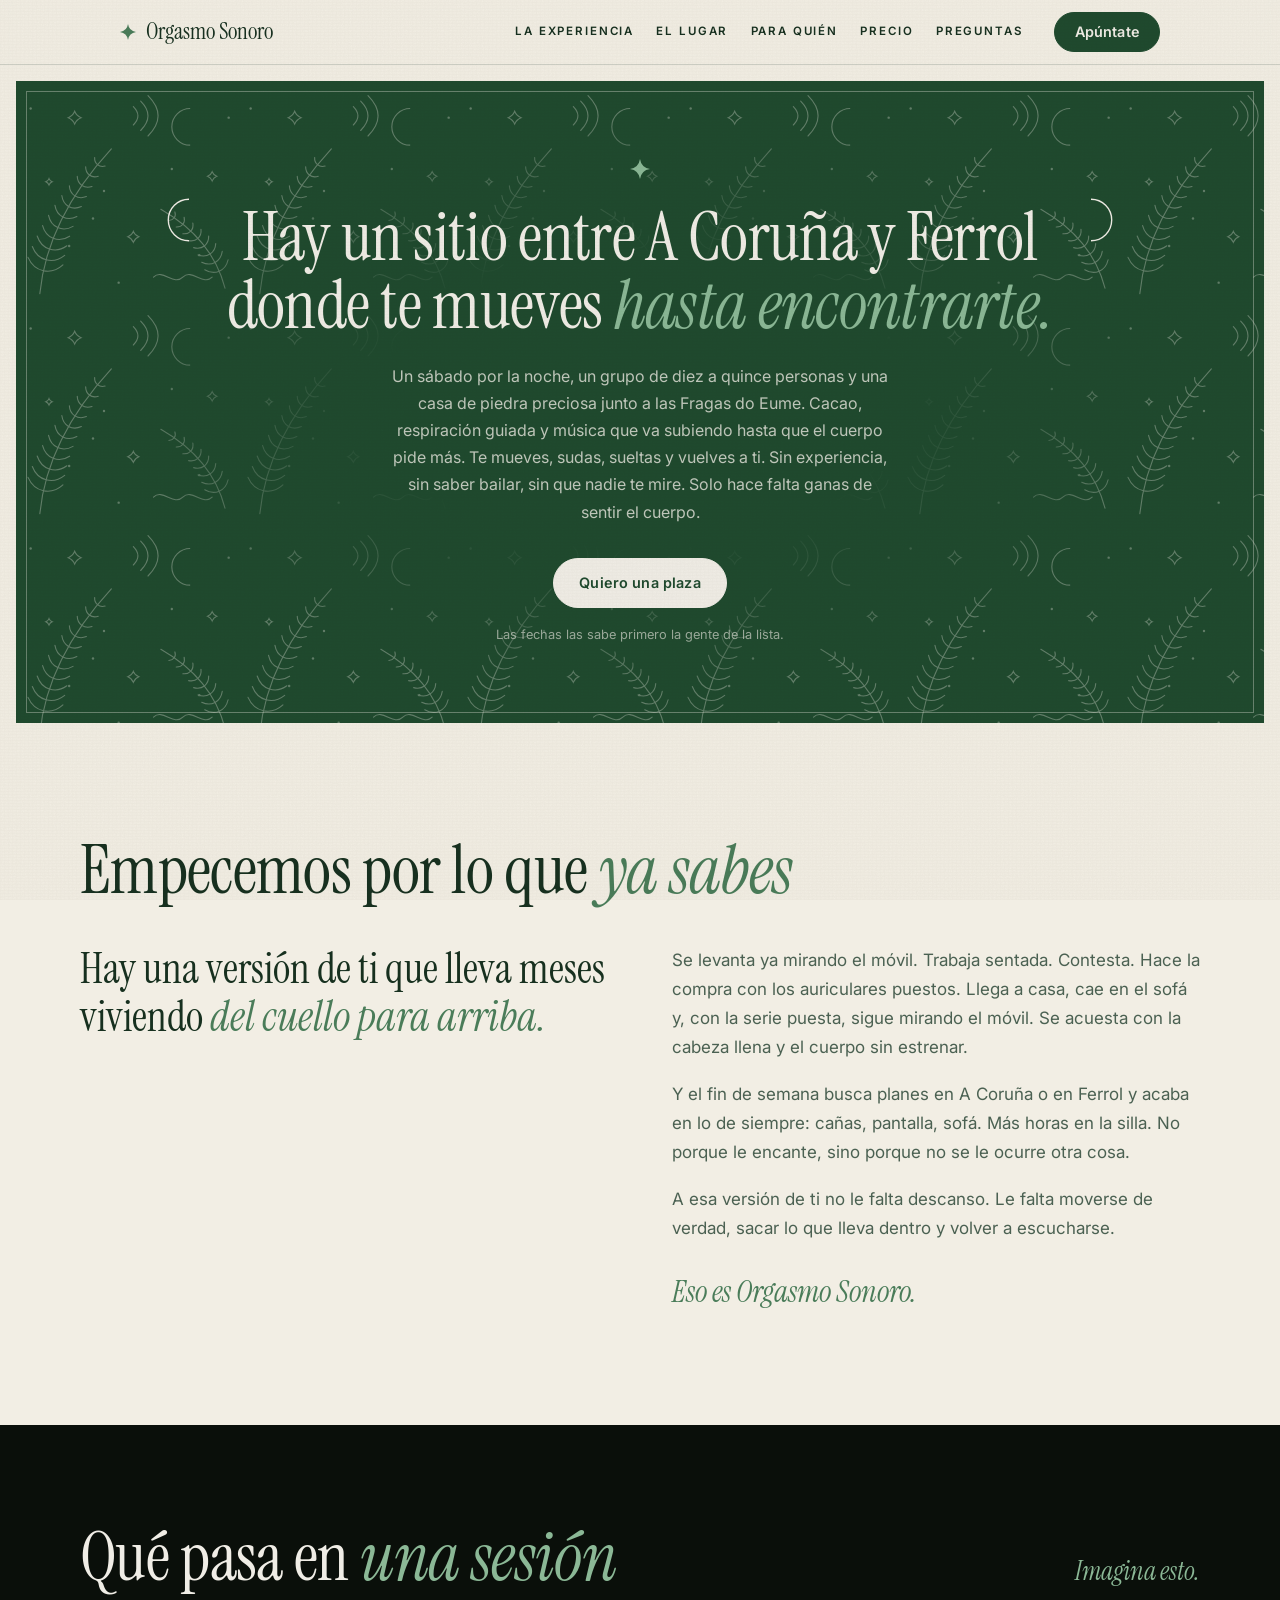
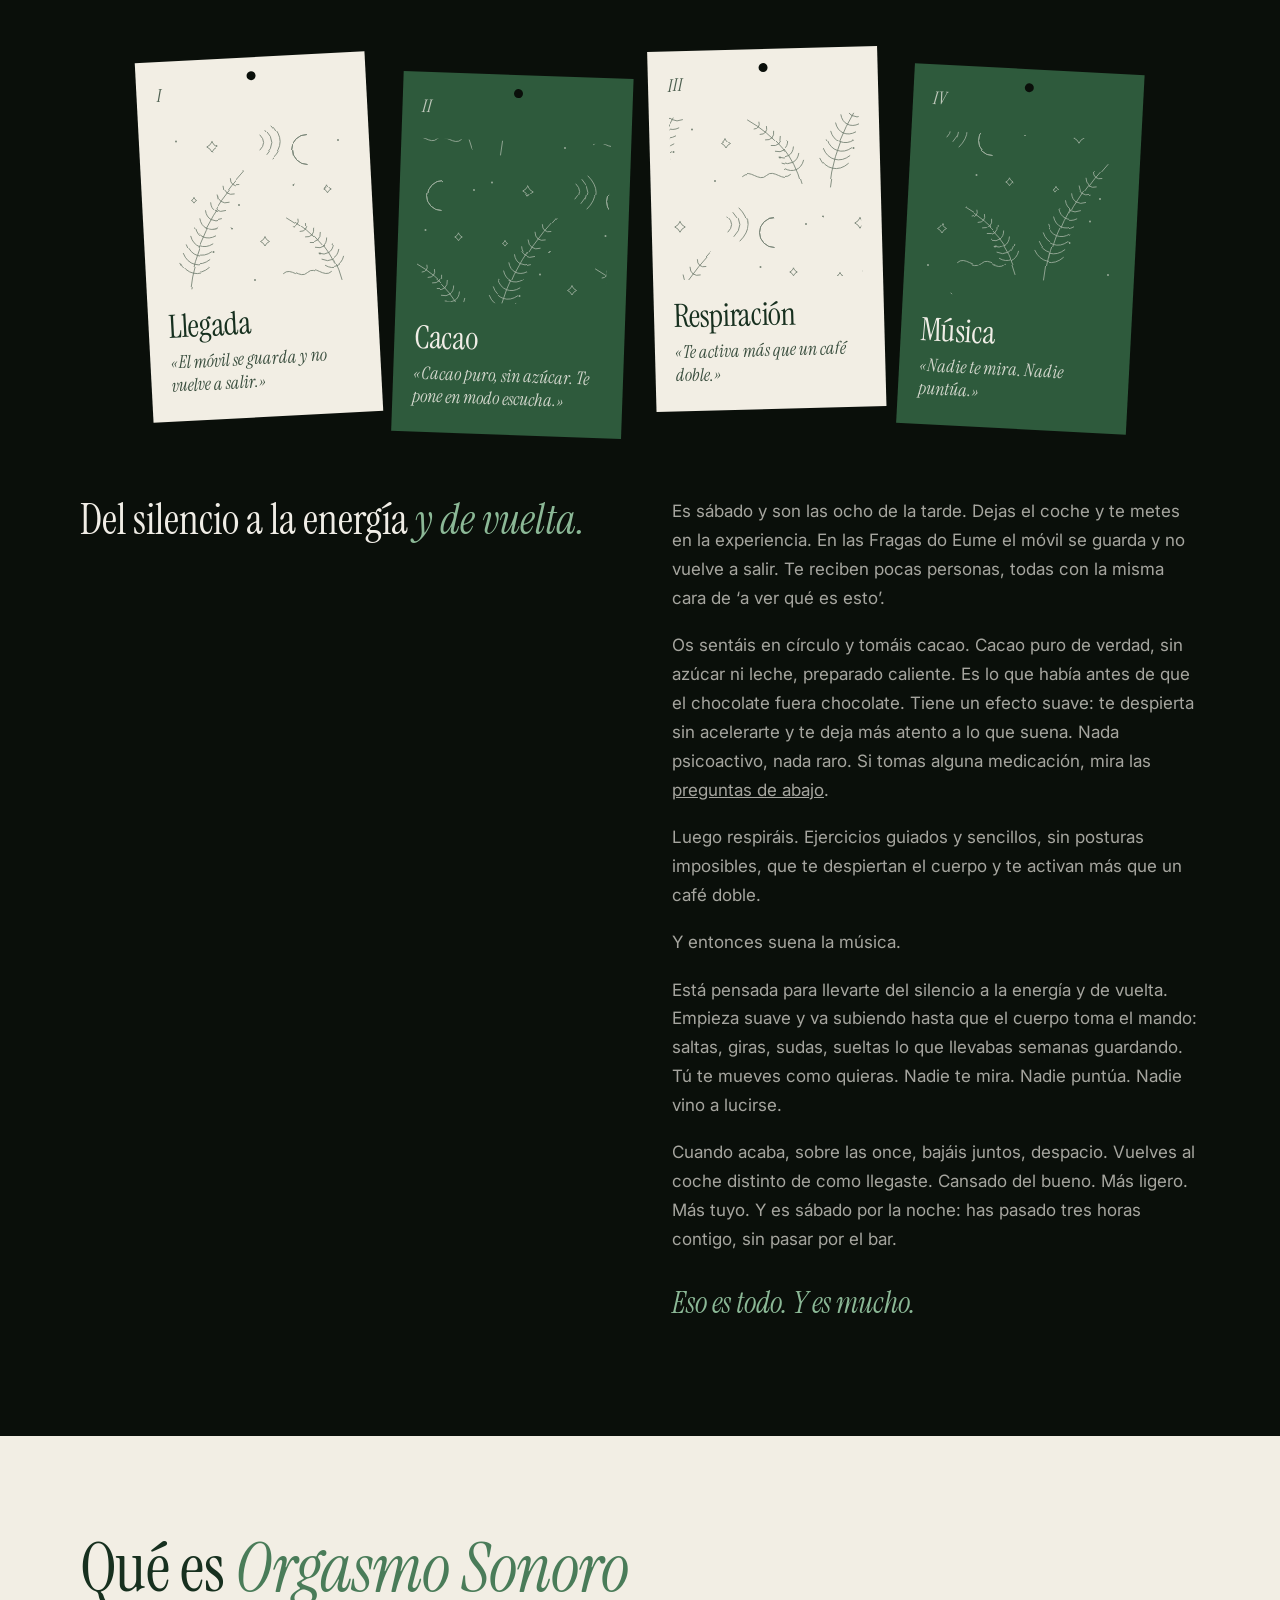
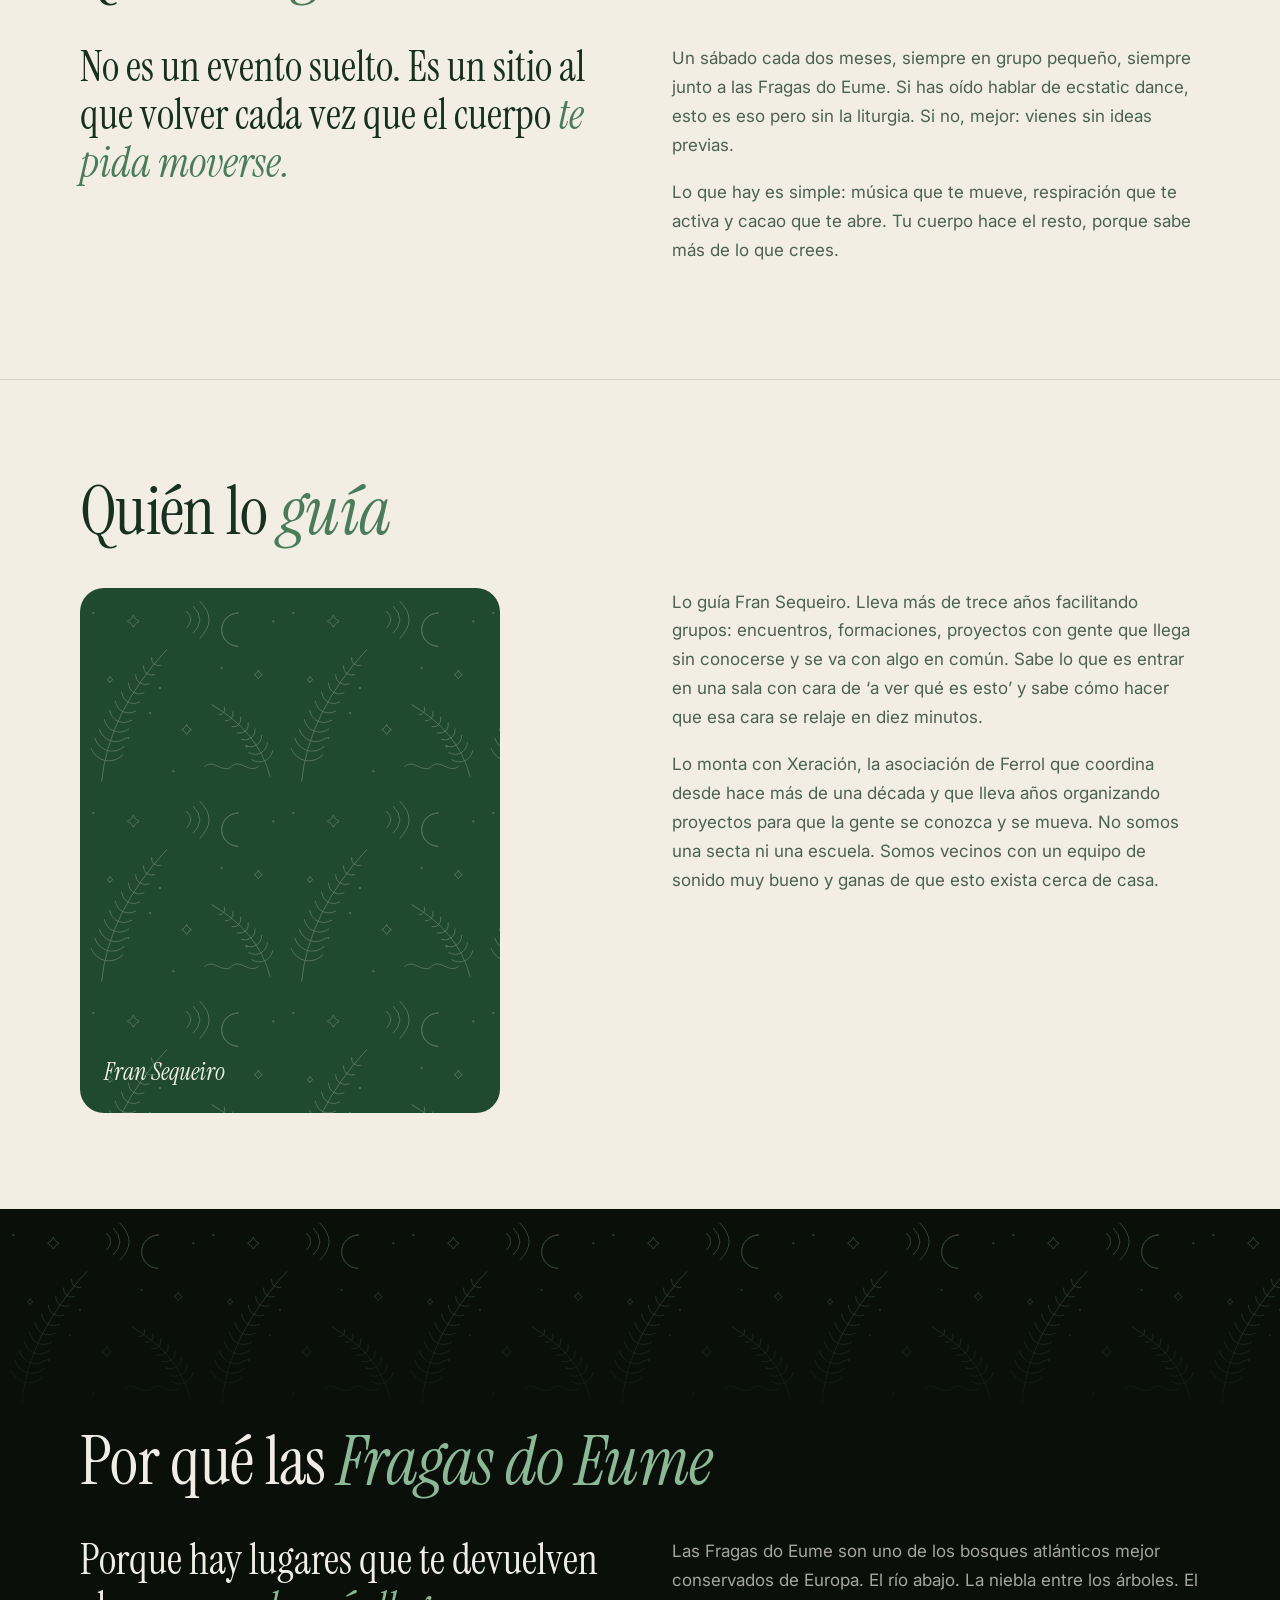
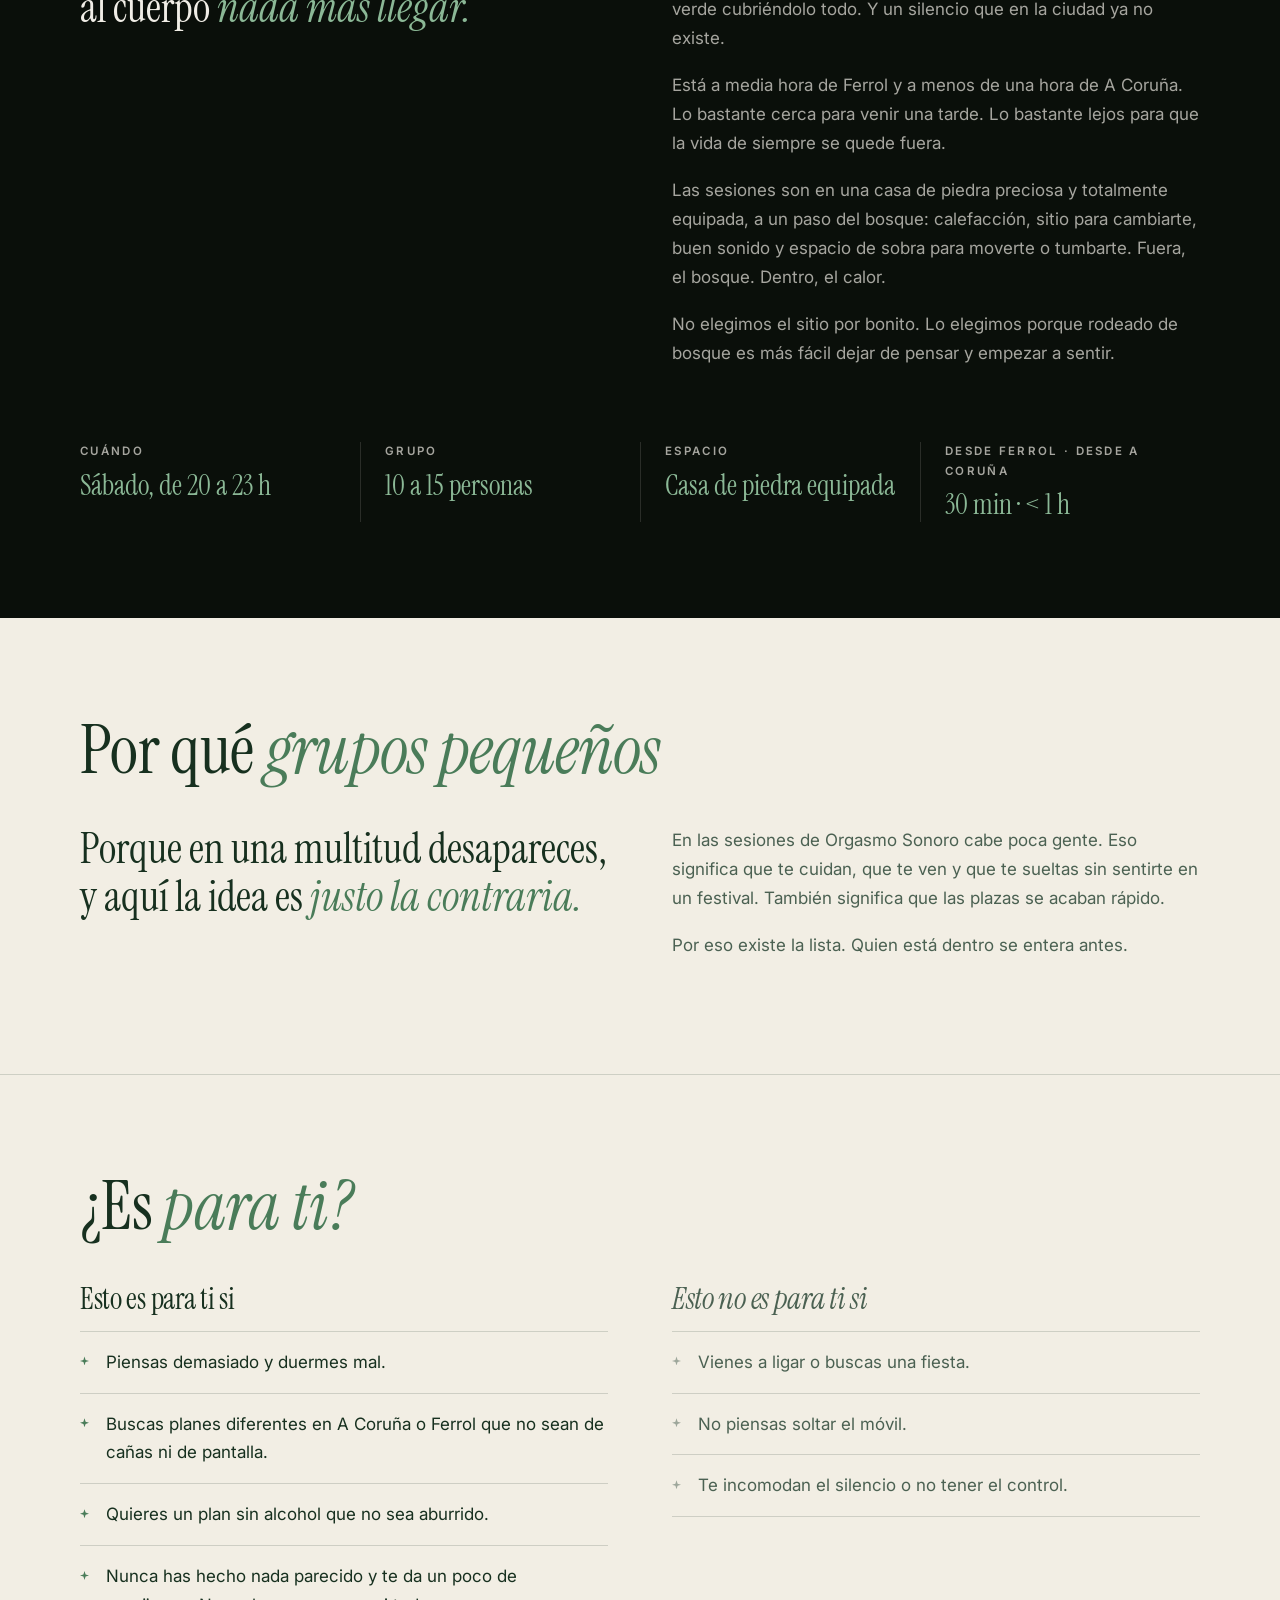
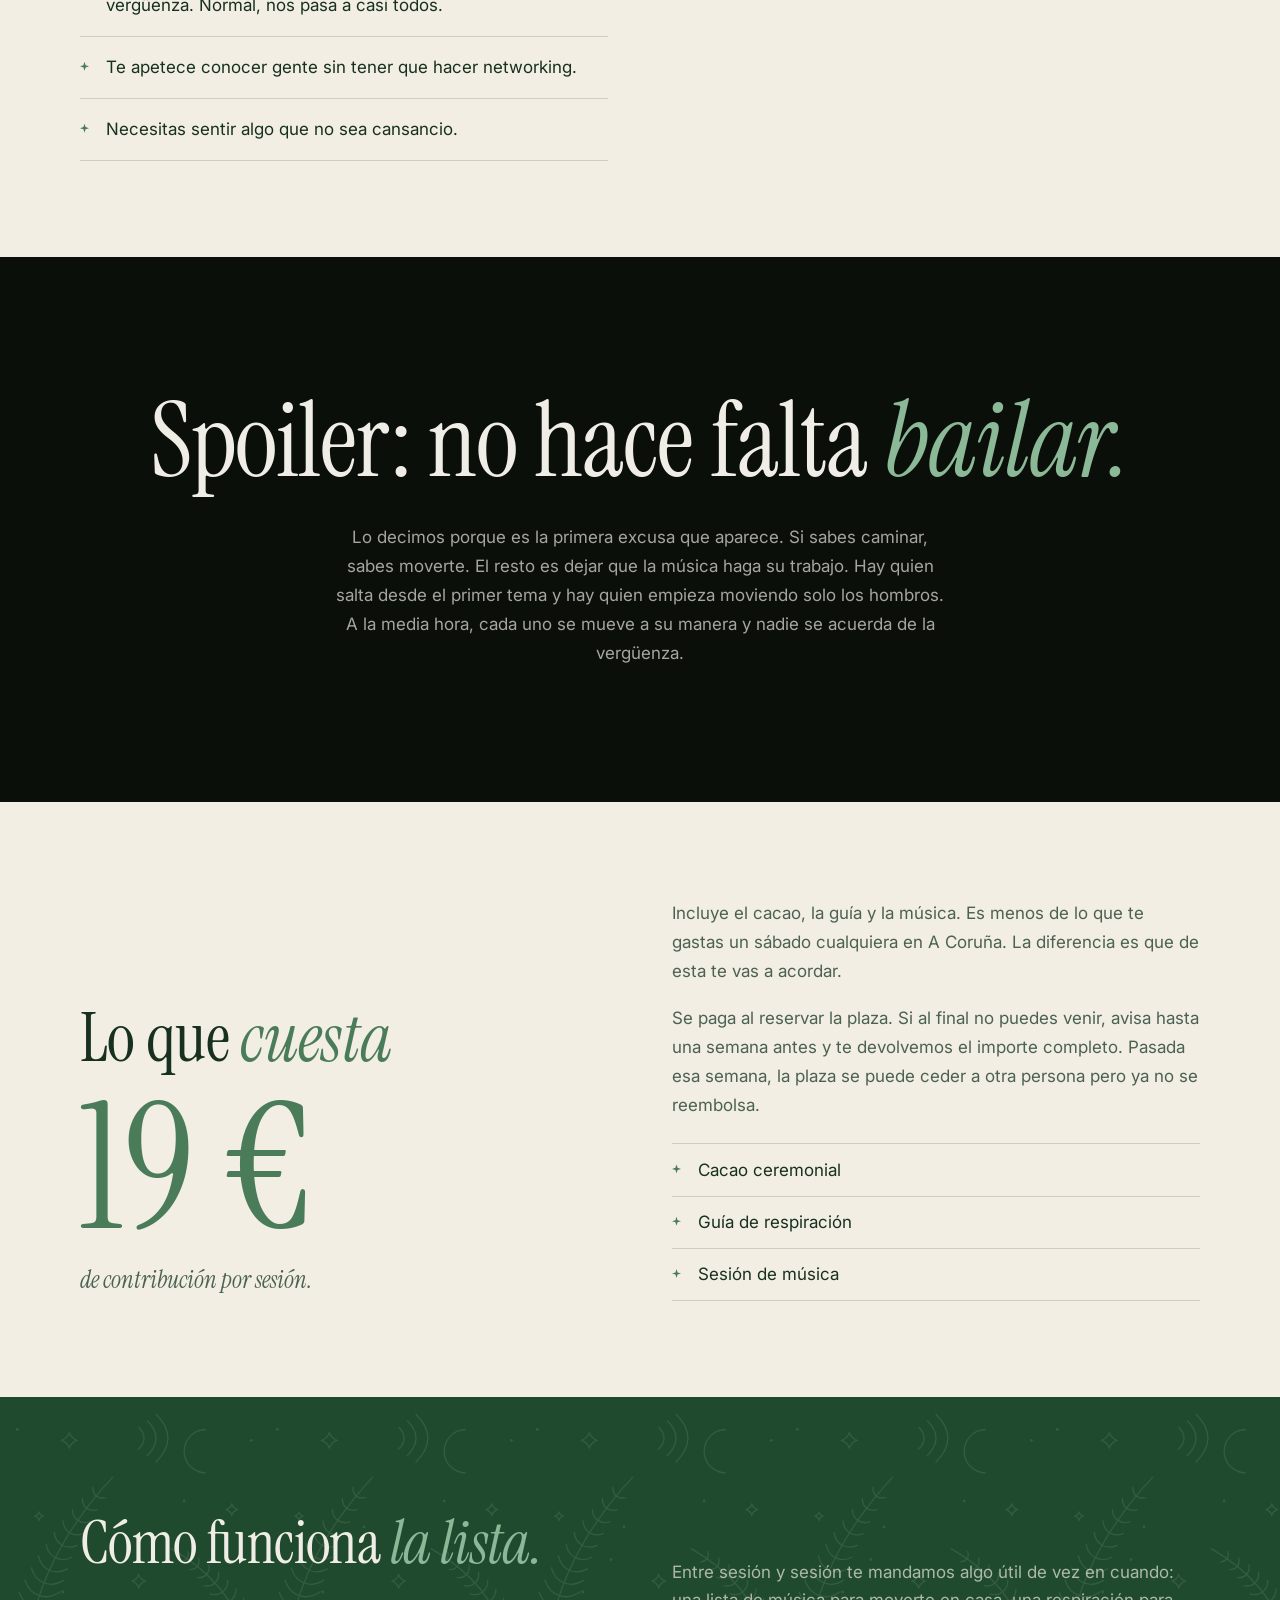
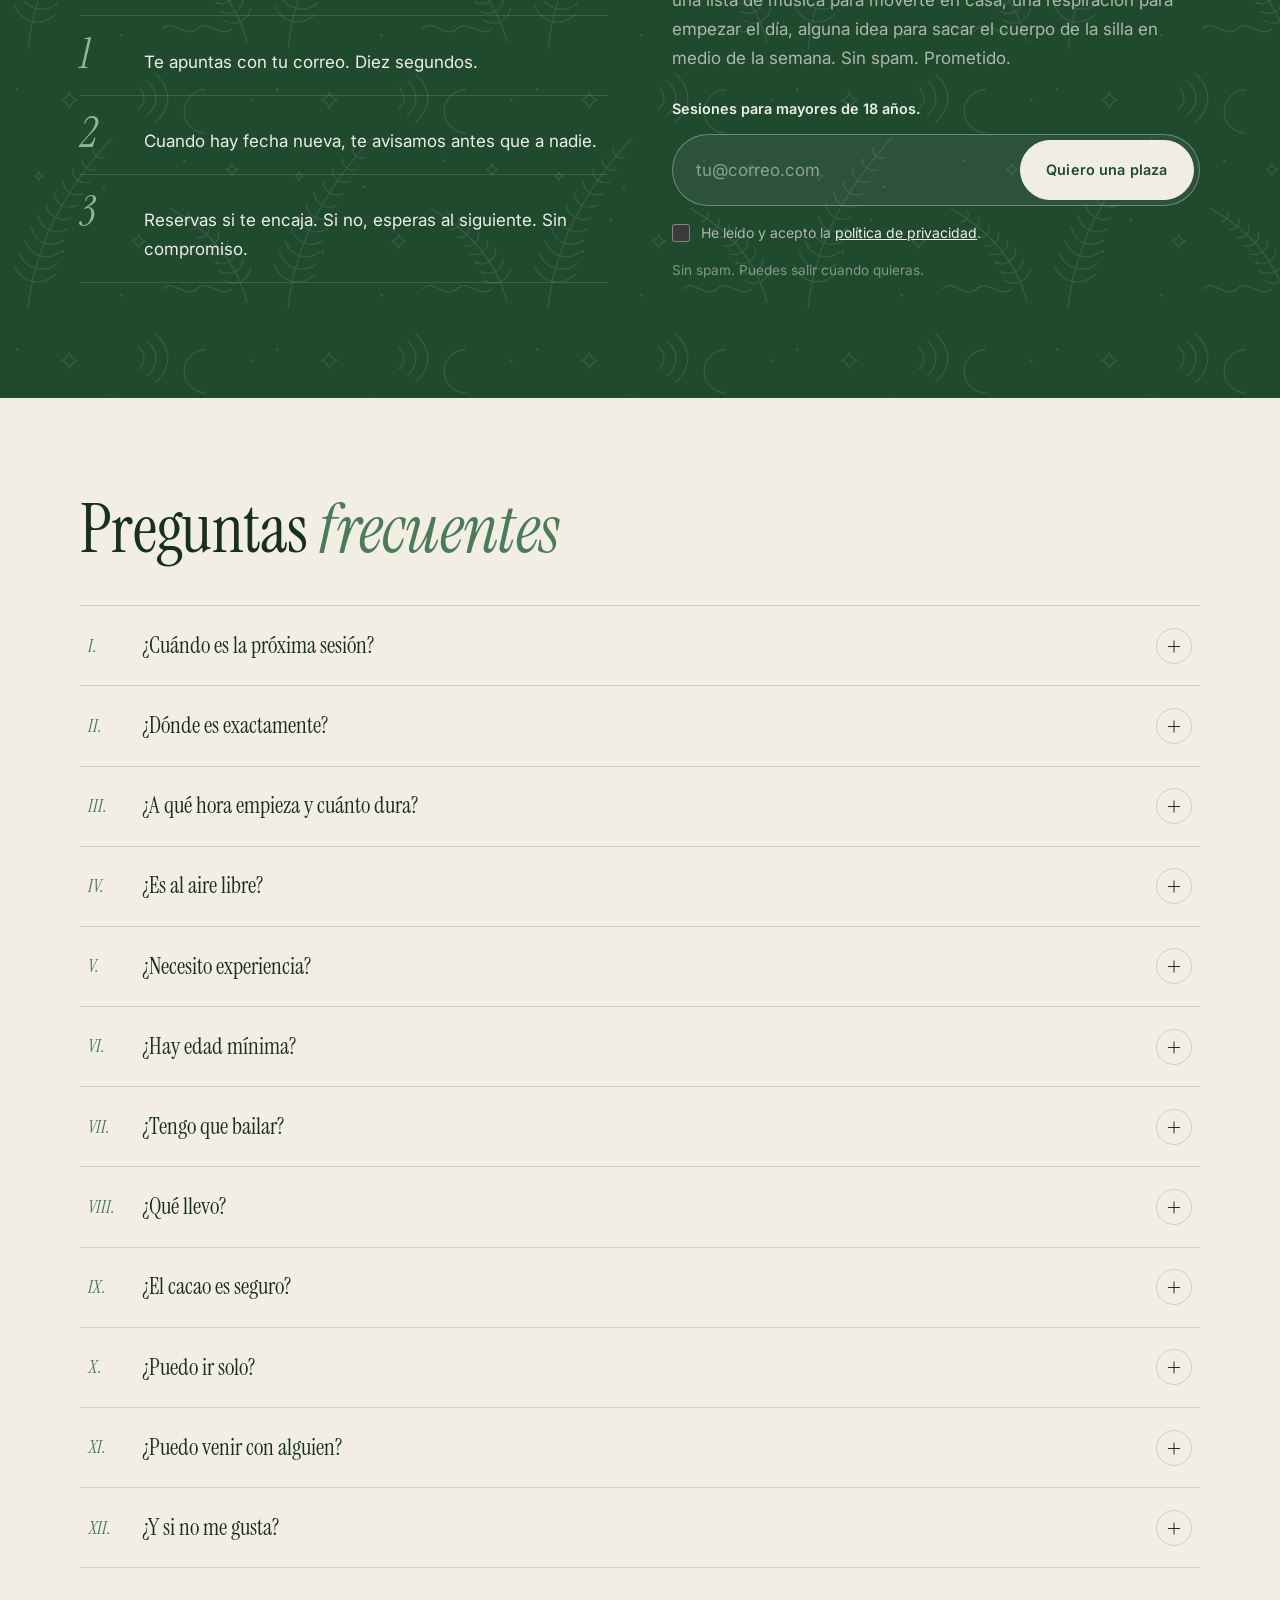
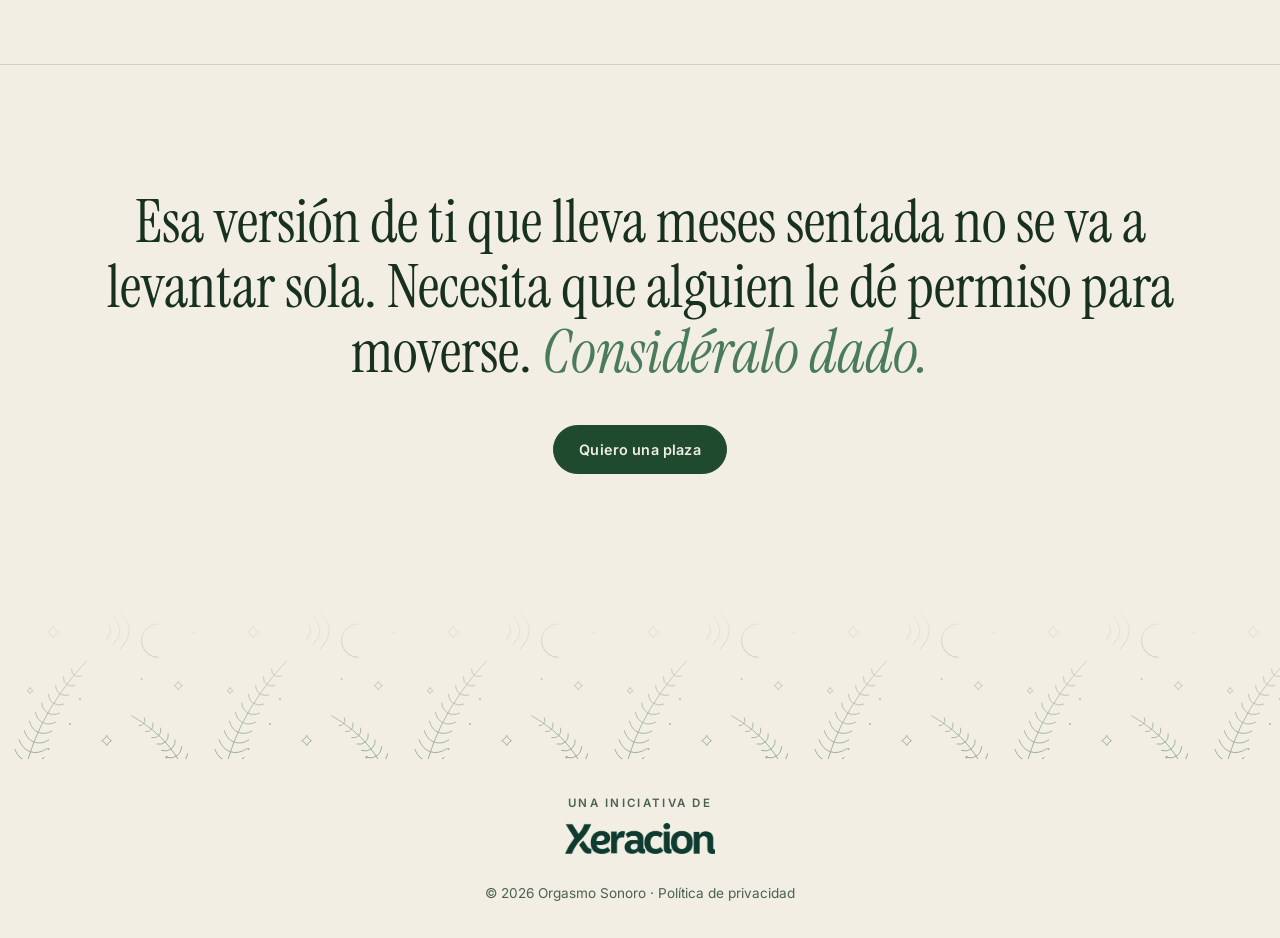
==== commit 87d2de50: "Reorienta el copy hacia el movimiento y la conexión con uno mismo El texto hablaba de parar y descon" ====
--- a/index.html
+++ b/index.html
@@ -131,7 +131,7 @@
             "name": "¿Tengo que bailar?",
             "acceptedAnswer": {
               "@type": "Answer",
-              "text": "No. Muévete, estírate o quédate quieto. Tú decides."
+              "text": "Bailar, no. Moverte, sí: a tu ritmo y como te salga. Saltar, girar, estirarte o balancearte. Nadie te dice cómo."
             }
           },
           {
@@ -139,7 +139,7 @@
             "name": "¿Qué llevo?",
             "acceptedAnswer": {
               "@type": "Answer",
-              "text": "Ropa cómoda con la que puedas moverte y tumbarte, calcetines o pies descalzos, una botella de agua y una capa de abrigo por si te enfrías al quedarte quieto. Hay sitio para cambiarte. El móvil, apagado y guardado."
+              "text": "Ropa cómoda con la que puedas moverte y sudar, calcetines o pies descalzos, una botella de agua y una capa de abrigo para el final, cuando el cuerpo se enfría. Hay sitio para cambiarte. El móvil, apagado y guardado."
             }
           },
           {
@@ -220,8 +220,8 @@
 
         <div class="hero__arch">
           <svg class="hero__star" aria-hidden="true"><use href="#estrella"/></svg>
-          <h1 id="hero-titulo" class="hero__title">Hay un sitio entre A&nbsp;Coruña y Ferrol donde la cabeza <em>se apaga sola.</em></h1>
-          <p class="hero__lead">Un sábado por la noche, un grupo de diez a quince personas y una casa de piedra preciosa junto a las Fragas do Eume. Cacao, respiración guiada y música para moverte como quieras. Sin experiencia, sin saber bailar, sin que nadie te mire. Solo hace falta estar harto de no parar.</p>
+          <h1 id="hero-titulo" class="hero__title">Hay un sitio entre A&nbsp;Coruña y Ferrol donde te mueves <em>hasta encontrarte.</em></h1>
+          <p class="hero__lead">Un sábado por la noche, un grupo de diez a quince personas y una casa de piedra preciosa junto a las Fragas do Eume. Cacao, respiración guiada y música que va subiendo hasta que el cuerpo pide más. Te mueves, sudas, sueltas y vuelves a ti. Sin experiencia, sin saber bailar, sin que nadie te mire. Solo hace falta ganas de sentir el cuerpo.</p>
           <a class="btn btn--light" href="#lista">Quiero una plaza</a>
           <p class="hero__note">Las fechas las sabe primero la gente de la lista.</p>
         </div>
@@ -236,11 +236,11 @@
         <div class="wrap">
           <h2 id="sabes-titulo" class="title">Empecemos por lo que <em>ya sabes</em></h2>
           <div class="split">
-            <p class="statement">Hay una versión de ti que lleva meses <em>corriendo.</em></p>
+            <p class="statement">Hay una versión de ti que lleva meses viviendo <em>del cuello para arriba.</em></p>
             <div class="split__body">
-              <p>Se levanta ya mirando el móvil. Trabaja. Contesta. Hace la compra con los auriculares puestos. Llega a casa, abre una serie y, con la serie puesta, sigue mirando el móvil. Se acuesta tarde con la cabeza llena de cosas que no ha hecho.</p>
-              <p>Y el fin de semana busca planes en A Coruña o en Ferrol y acaba en lo de siempre: cañas, pantalla, sofá. No porque le encante, sino porque no se le ocurre otra cosa.</p>
-              <p>A esa versión de ti no le falta tiempo libre. Le falta un sitio donde parar de verdad.</p>
+              <p>Se levanta ya mirando el móvil. Trabaja sentada. Contesta. Hace la compra con los auriculares puestos. Llega a casa, cae en el sofá y, con la serie puesta, sigue mirando el móvil. Se acuesta con la cabeza llena y el cuerpo sin estrenar.</p>
+              <p>Y el fin de semana busca planes en A Coruña o en Ferrol y acaba en lo de siempre: cañas, pantalla, sofá. Más horas en la silla. No porque le encante, sino porque no se le ocurre otra cosa.</p>
+              <p>A esa versión de ti no le falta descanso. Le falta moverse de verdad, sacar lo que lleva dentro y volver a escucharse.</p>
               <p class="punch">Eso es Orgasmo Sonoro.</p>
             </div>
           </div>
@@ -273,7 +273,7 @@
               <span class="bookmark__num">III</span>
               <span class="bookmark__art" aria-hidden="true"></span>
               <h3 class="bookmark__title">Respiración</h3>
-              <p class="bookmark__quote">«Te despeja más que un café doble.»</p>
+              <p class="bookmark__quote">«Te activa más que un café doble.»</p>
             </li>
             <li class="bookmark bookmark--ink">
               <span class="bookmark__num">IV</span>
@@ -288,10 +288,10 @@
             <div class="split__body">
             <p>Es sábado y son las ocho de la tarde. Dejas el coche y te metes en la experiencia. En las Fragas do Eume el móvil se guarda y no vuelve a salir. Te reciben pocas personas, todas con la misma cara de ‘a ver qué es esto’.</p>
             <p>Os sentáis en círculo y tomáis cacao. Cacao puro de verdad, sin azúcar ni leche, preparado caliente. Es lo que había antes de que el chocolate fuera chocolate. Tiene un efecto suave: te despierta sin acelerarte y te deja más atento a lo que suena. Nada psicoactivo, nada raro. Si tomas alguna medicación, mira las <a href="#preguntas">preguntas de abajo</a>.</p>
-            <p>Luego respiráis. Ejercicios guiados y sencillos, sin posturas imposibles, que te despejan más que un café doble.</p>
+            <p>Luego respiráis. Ejercicios guiados y sencillos, sin posturas imposibles, que te despiertan el cuerpo y te activan más que un café doble.</p>
             <p>Y entonces suena la música.</p>
-            <p>Está pensada para llevarte del silencio a la energía y de vuelta. Tú te mueves como quieras. Bailas, te estiras, te tumbas o te quedas de pie sin hacer nada. Nadie te mira. Nadie puntúa. Nadie vino a lucirse.</p>
-            <p>Cuando acaba, sobre las once, bajáis juntos, despacio. Vuelves al coche distinto de como llegaste. Más ligero. Más tuyo. Y es sábado por la noche: la cabeza ya está donde tiene que estar, sin pasar por el bar.</p>
+            <p>Está pensada para llevarte del silencio a la energía y de vuelta. Empieza suave y va subiendo hasta que el cuerpo toma el mando: saltas, giras, sudas, sueltas lo que llevabas semanas guardando. Tú te mueves como quieras. Nadie te mira. Nadie puntúa. Nadie vino a lucirse.</p>
+            <p>Cuando acaba, sobre las once, bajáis juntos, despacio. Vuelves al coche distinto de como llegaste. Cansado del bueno. Más ligero. Más tuyo. Y es sábado por la noche: has pasado tres horas contigo, sin pasar por el bar.</p>
             <p class="punch">Eso es todo. Y es mucho.</p>
             </div>
           </div>
@@ -303,10 +303,10 @@
         <div class="wrap">
           <h2 id="que-es-titulo" class="title">Qué es <em>Orgasmo Sonoro</em></h2>
           <div class="split">
-            <p class="statement">No es un evento suelto. Es un sitio al que volver cada vez que la cabeza <em>te pida tregua.</em></p>
+            <p class="statement">No es un evento suelto. Es un sitio al que volver cada vez que el cuerpo <em>te pida moverse.</em></p>
             <div class="split__body">
               <p>Un sábado cada dos meses, siempre en grupo pequeño, siempre junto a las Fragas do Eume. Si has oído hablar de ecstatic dance, esto es eso pero sin la liturgia. Si no, mejor: vienes sin ideas previas.</p>
-              <p>Lo que hay es simple: música que te mueve, respiración que te despeja y cacao que te abre. Tu cuerpo hace el resto, porque sabe más de lo que crees.</p>
+              <p>Lo que hay es simple: música que te mueve, respiración que te activa y cacao que te abre. Tu cuerpo hace el resto, porque sabe más de lo que crees.</p>
             </div>
           </div>
         </div>
@@ -338,12 +338,12 @@
         <div class="wrap">
           <h2 id="fragas-titulo" class="title">Por qué las <em>Fragas do Eume</em></h2>
           <div class="split">
-            <p class="statement">Porque hay lugares que te bajan las revoluciones <em>nada más llegar.</em></p>
+            <p class="statement">Porque hay lugares que te devuelven al cuerpo <em>nada más llegar.</em></p>
             <div class="split__body">
               <p>Las Fragas do Eume son uno de los bosques atlánticos mejor conservados de Europa. El río abajo. La niebla entre los árboles. El verde cubriéndolo todo. Y un silencio que en la ciudad ya no existe.</p>
               <p>Está a media hora de Ferrol y a menos de una hora de A Coruña. Lo bastante cerca para venir una tarde. Lo bastante lejos para que la vida de siempre se quede fuera.</p>
               <p>Las sesiones son en una casa de piedra preciosa y totalmente equipada, a un paso del bosque: calefacción, sitio para cambiarte, buen sonido y espacio de sobra para moverte o tumbarte. Fuera, el bosque. Dentro, el calor.</p>
-              <p>No elegimos el sitio por bonito. Lo elegimos porque cuando lo de fuera está en calma, lo de dentro se calma antes.</p>
+              <p>No elegimos el sitio por bonito. Lo elegimos porque rodeado de bosque es más fácil dejar de pensar y empezar a sentir.</p>
             </div>
           </div>
           <dl class="stats">
@@ -402,7 +402,7 @@
     <section class="section section--night spoiler reveal" aria-labelledby="spoiler-titulo">
       <div class="wrap">
         <h2 id="spoiler-titulo" class="spoiler__title">Spoiler: no hace falta <em>bailar.</em></h2>
-        <p class="spoiler__text">Lo decimos porque es la primera excusa que aparece. Si sabes caminar, sabes moverte. El resto es dejar que la música haga su trabajo. Hay quien baila todo el rato y hay quien se pasa media sesión tumbado mirando al techo. Los dos salen igual de bien.</p>
+        <p class="spoiler__text">Lo decimos porque es la primera excusa que aparece. Si sabes caminar, sabes moverte. El resto es dejar que la música haga su trabajo. Hay quien salta desde el primer tema y hay quien empieza moviendo solo los hombros. A la media hora, cada uno se mueve a su manera y nadie se acuerda de la vergüenza.</p>
       </div>
     </section>
 
@@ -439,7 +439,7 @@
           </ol>
         </div>
         <div class="cta-block__form">
-          <p>Entre sesión y sesión te mandamos algo útil de vez en cuando: una respiración para el día a día, una lista de música para bajar revoluciones, alguna idea para parar en medio de la semana. Sin spam. Prometido.</p>
+          <p>Entre sesión y sesión te mandamos algo útil de vez en cuando: una lista de música para moverte en casa, una respiración para empezar el día, alguna idea para sacar el cuerpo de la silla en medio de la semana. Sin spam. Prometido.</p>
           <!-- Formulario: envía a Google Sheets mediante Apps Script.
                Pega en action la URL de tu implementación (ver google-apps-script/Code.gs y README). -->
           <p class="waitlist__age">Sesiones para mayores de 18 años.</p>
@@ -492,11 +492,11 @@
           </div>
           <div class="faq__item">
             <h3><button class="faq__toggle" type="button" aria-expanded="true" aria-controls="faq-7"><span class="faq__num">VII.</span><span class="faq__q">¿Tengo que bailar?</span><span class="faq__mark" aria-hidden="true"></span></button></h3>
-            <div class="faq__answer" id="faq-7"><p>No. Muévete, estírate o quédate quieto. Tú decides.</p></div>
+            <div class="faq__answer" id="faq-7"><p>Bailar, no. Moverte, sí: a tu ritmo y como te salga. Saltar, girar, estirarte o balancearte. Nadie te dice cómo.</p></div>
           </div>
           <div class="faq__item">
             <h3><button class="faq__toggle" type="button" aria-expanded="true" aria-controls="faq-8"><span class="faq__num">VIII.</span><span class="faq__q">¿Qué llevo?</span><span class="faq__mark" aria-hidden="true"></span></button></h3>
-            <div class="faq__answer" id="faq-8"><p>Ropa cómoda con la que puedas moverte y tumbarte, calcetines o pies descalzos, una botella de agua y una capa de abrigo por si te enfrías al quedarte quieto. Hay sitio para cambiarte. El móvil, apagado y guardado.</p></div>
+            <div class="faq__answer" id="faq-8"><p>Ropa cómoda con la que puedas moverte y sudar, calcetines o pies descalzos, una botella de agua y una capa de abrigo para el final, cuando el cuerpo se enfría. Hay sitio para cambiarte. El móvil, apagado y guardado.</p></div>
           </div>
           <div class="faq__item">
             <h3><button class="faq__toggle" type="button" aria-expanded="true" aria-controls="faq-9"><span class="faq__num">IX.</span><span class="faq__q">¿El cacao es seguro?</span><span class="faq__mark" aria-hidden="true"></span></button></h3>
@@ -521,7 +521,7 @@
     <!-- 13. Cierre -->
     <section class="section closing reveal" aria-label="Cierre">
       <div class="wrap">
-        <p class="closing__text">Esa versión de ti que lleva meses corriendo no va a parar sola. Necesita que alguien le dé permiso. <em>Considéralo dado.</em></p>
+        <p class="closing__text">Esa versión de ti que lleva meses sentada no se va a levantar sola. Necesita que alguien le dé permiso para moverse. <em>Considéralo dado.</em></p>
         <a class="btn btn--primary" href="#lista">Quiero una plaza</a>
       </div>
     </section>
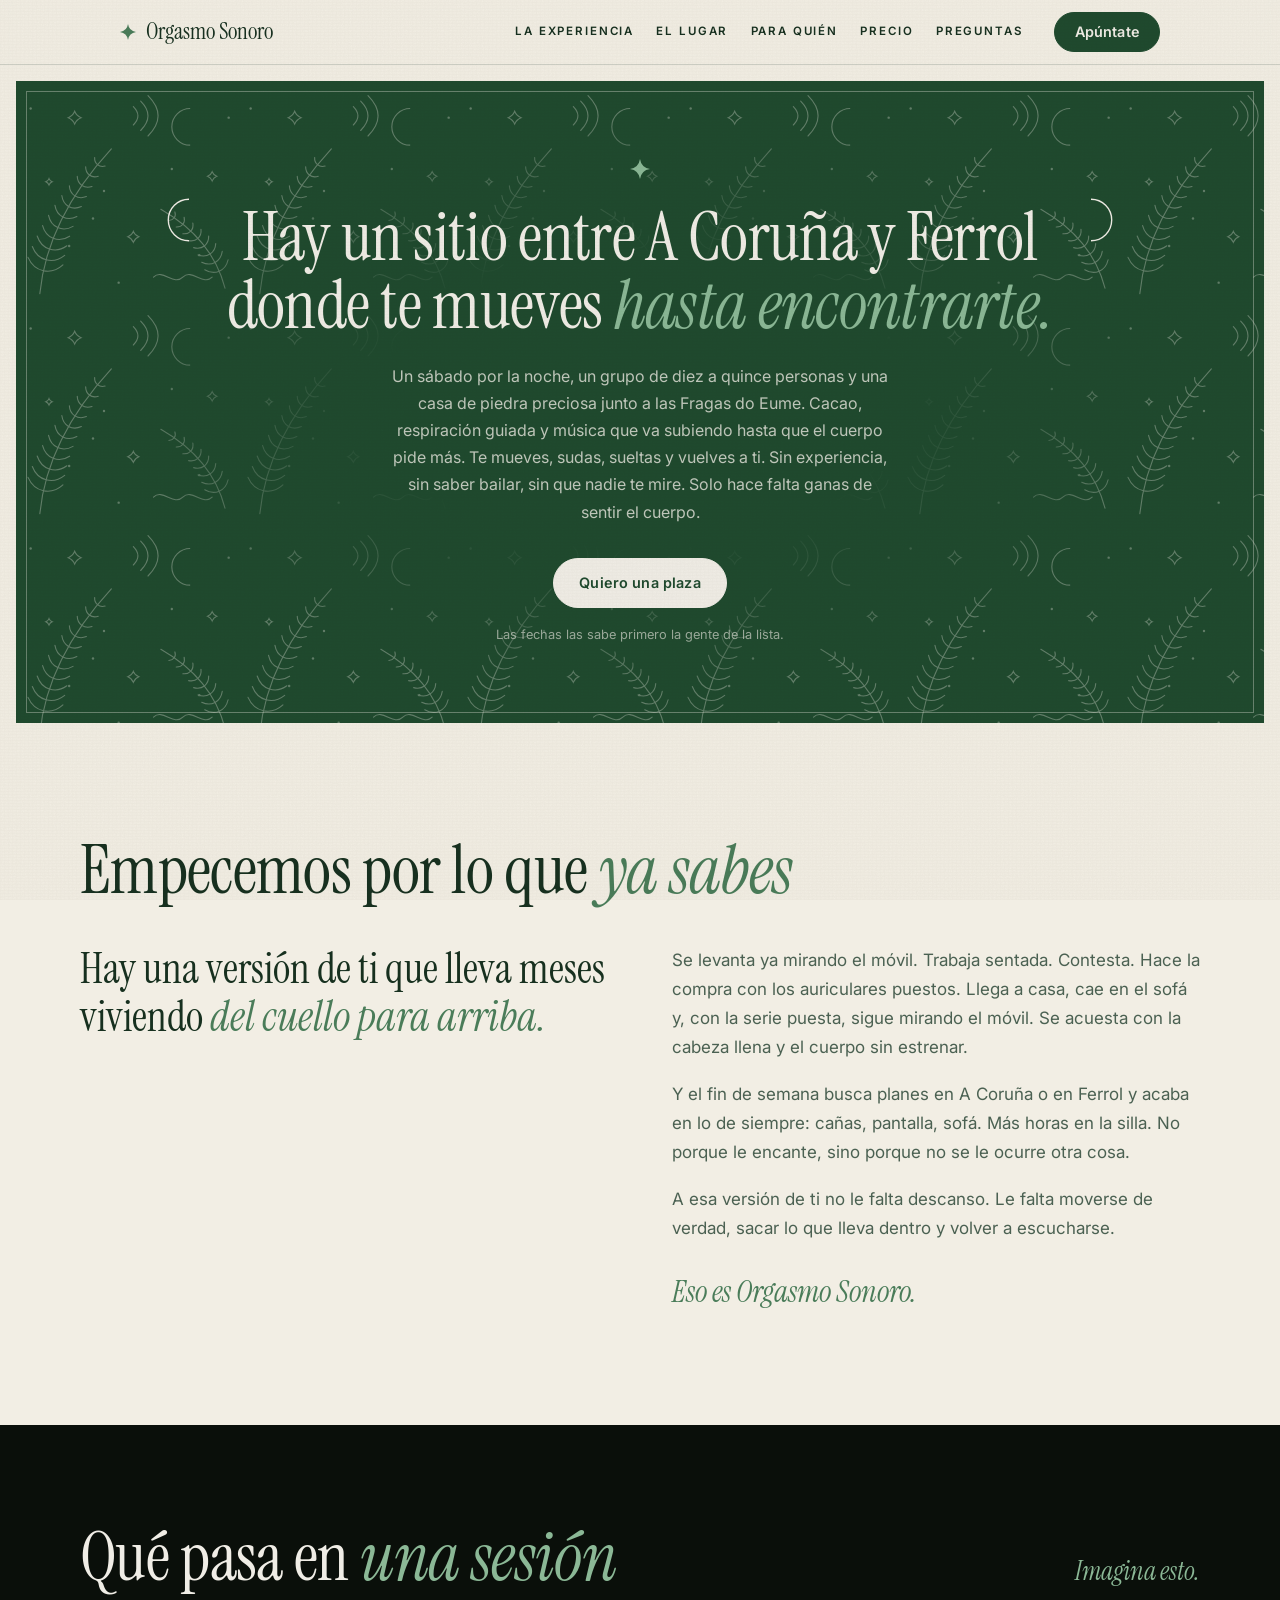
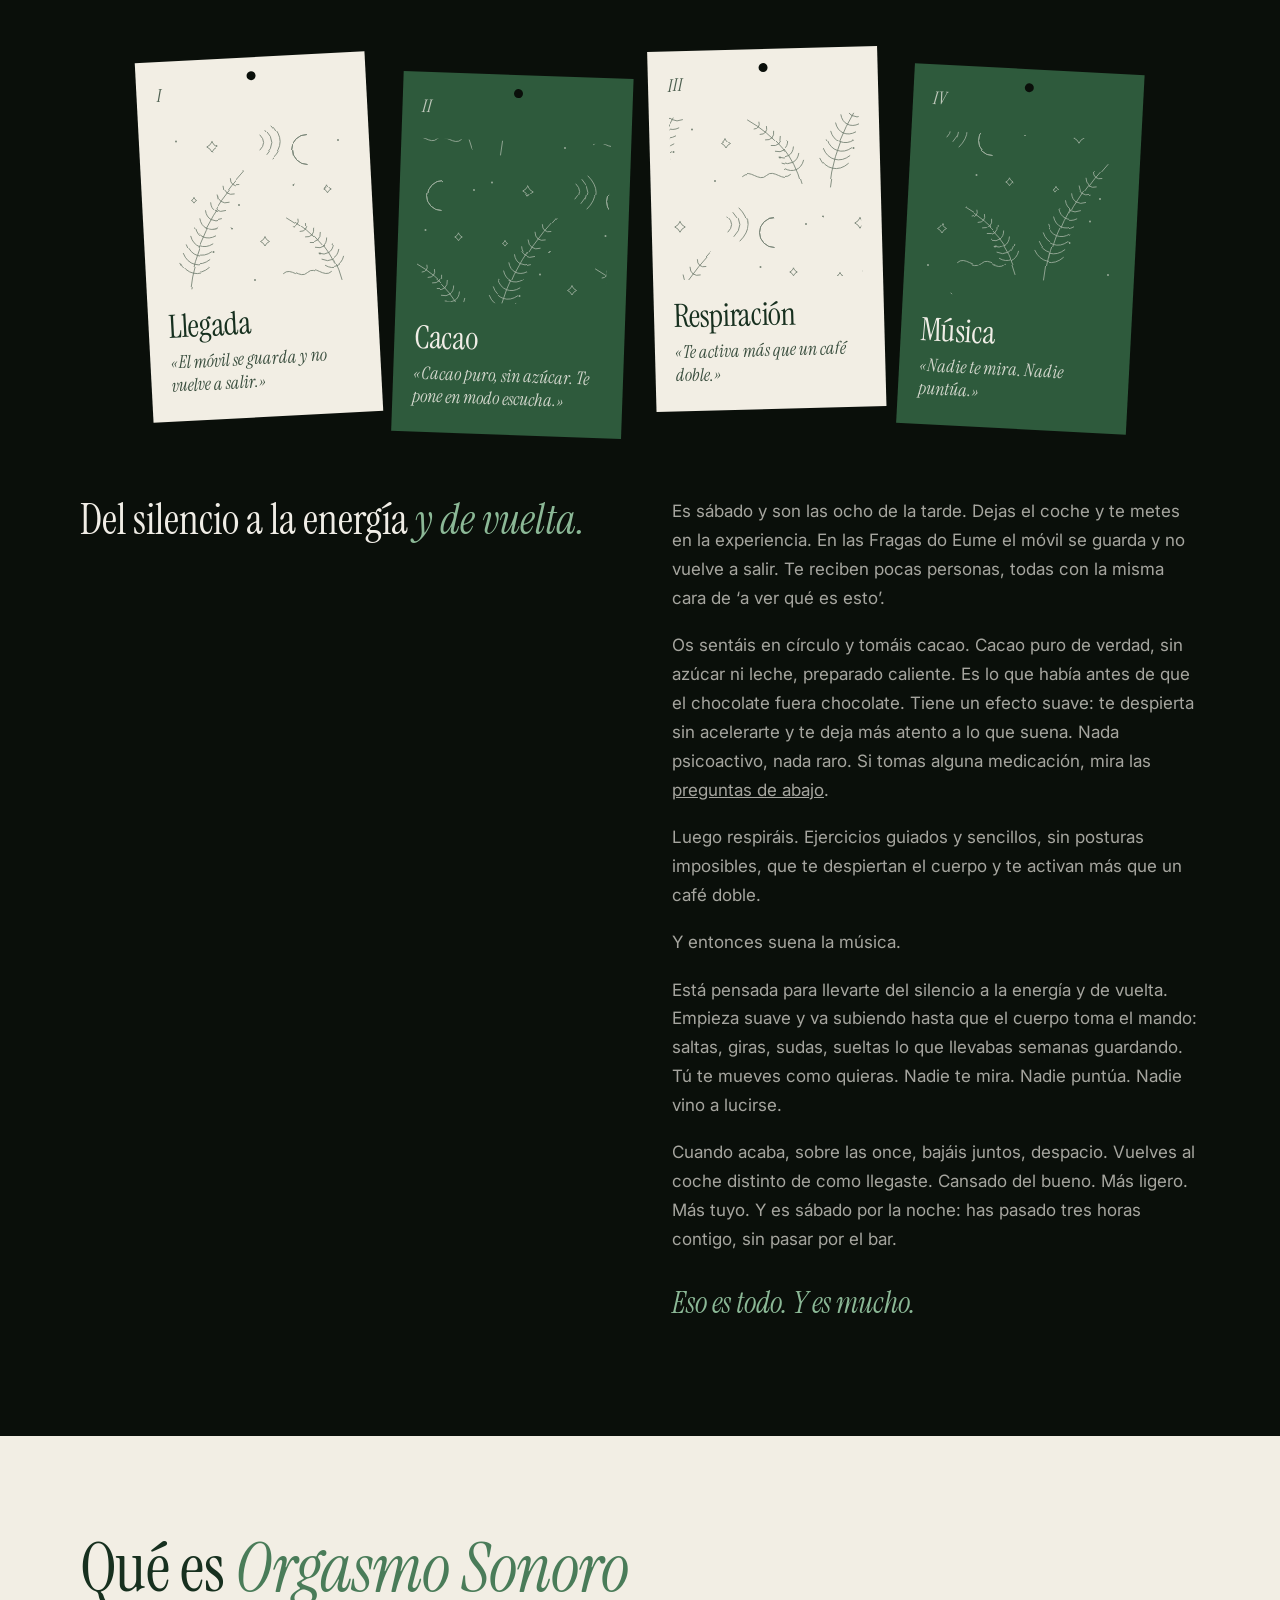
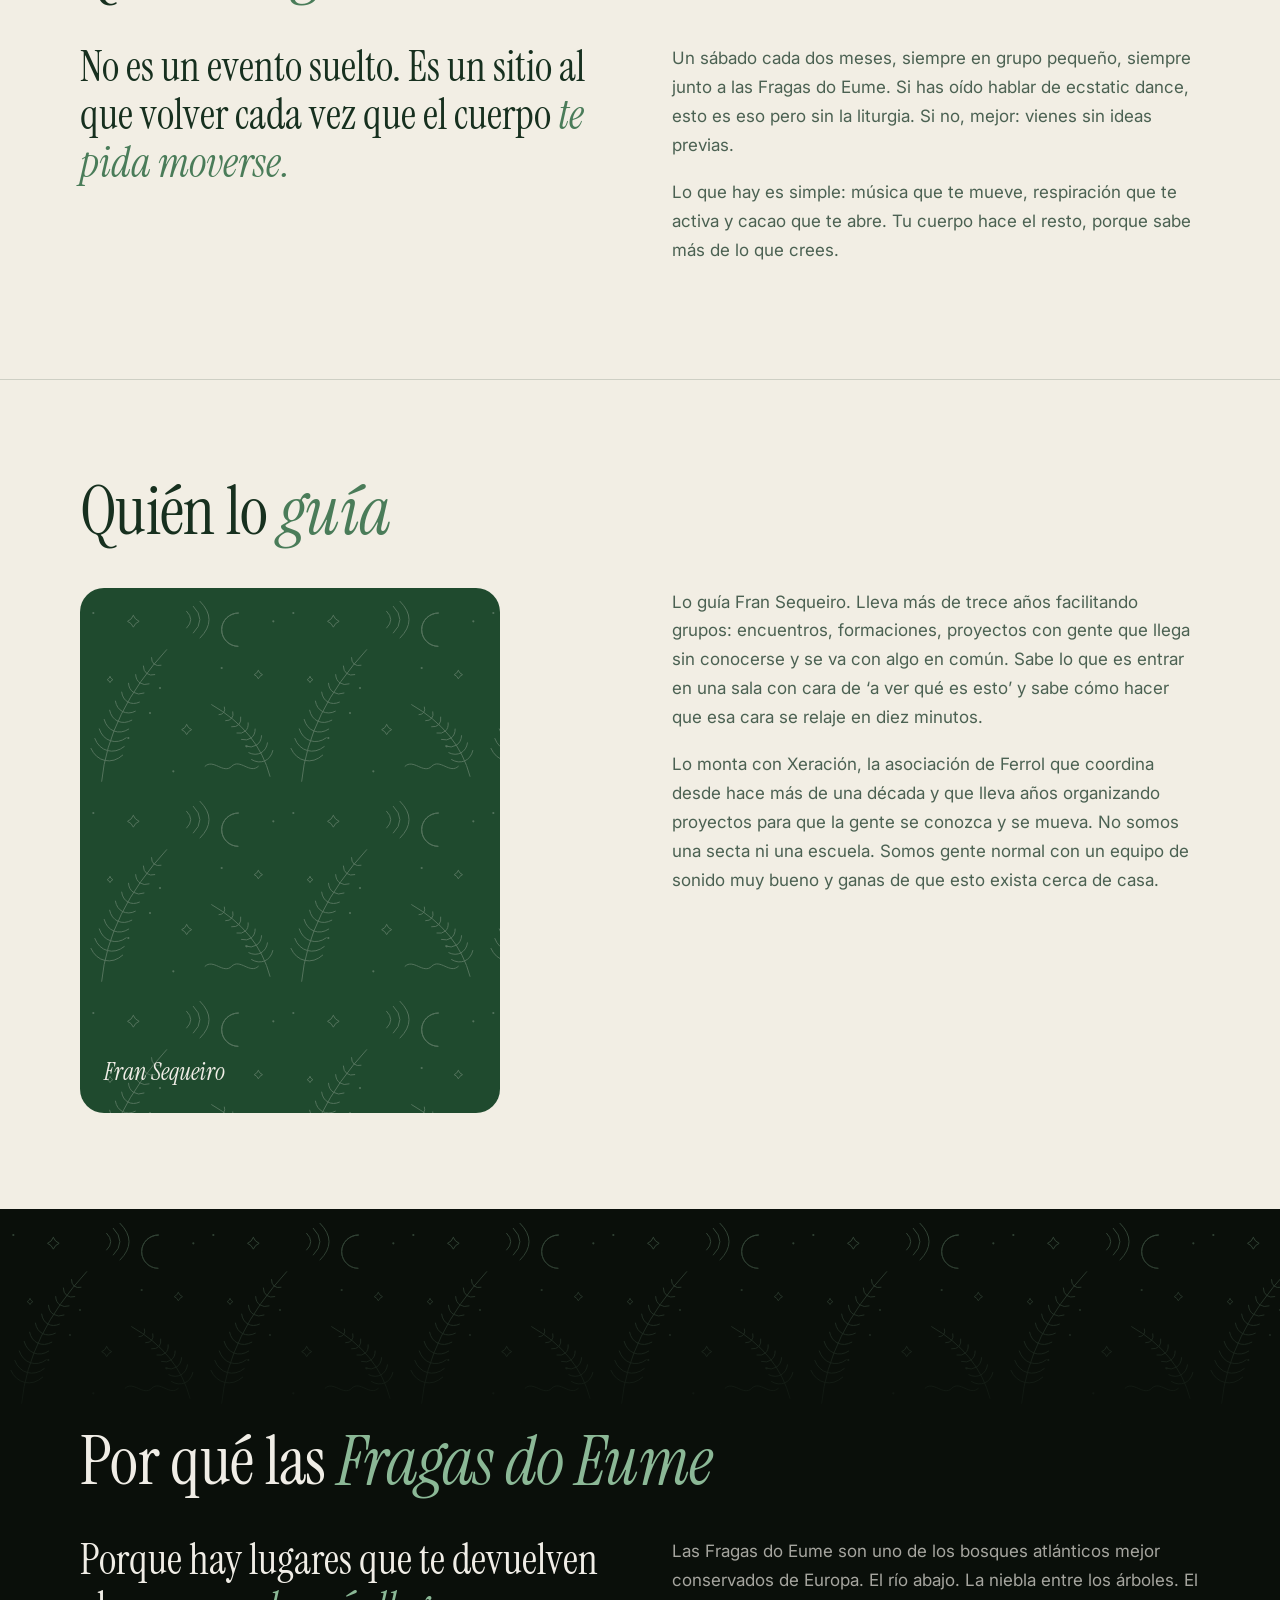
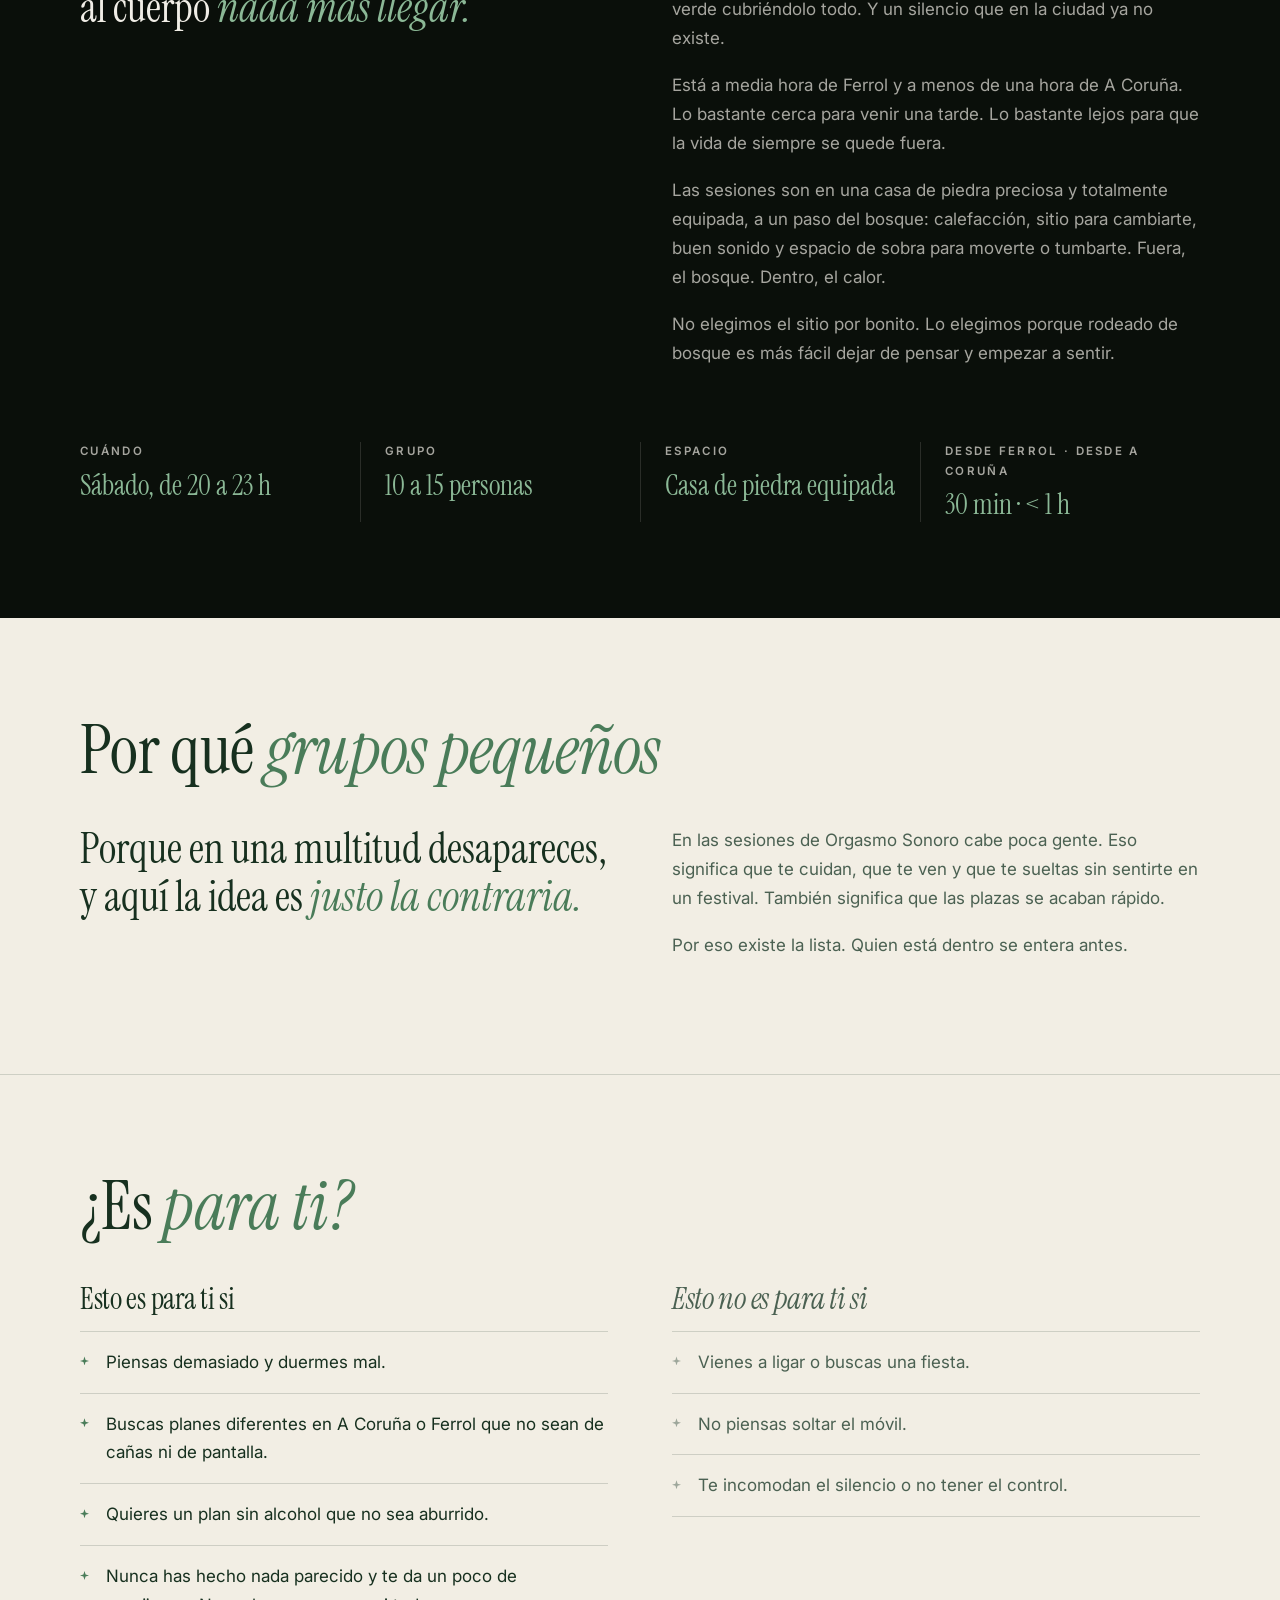
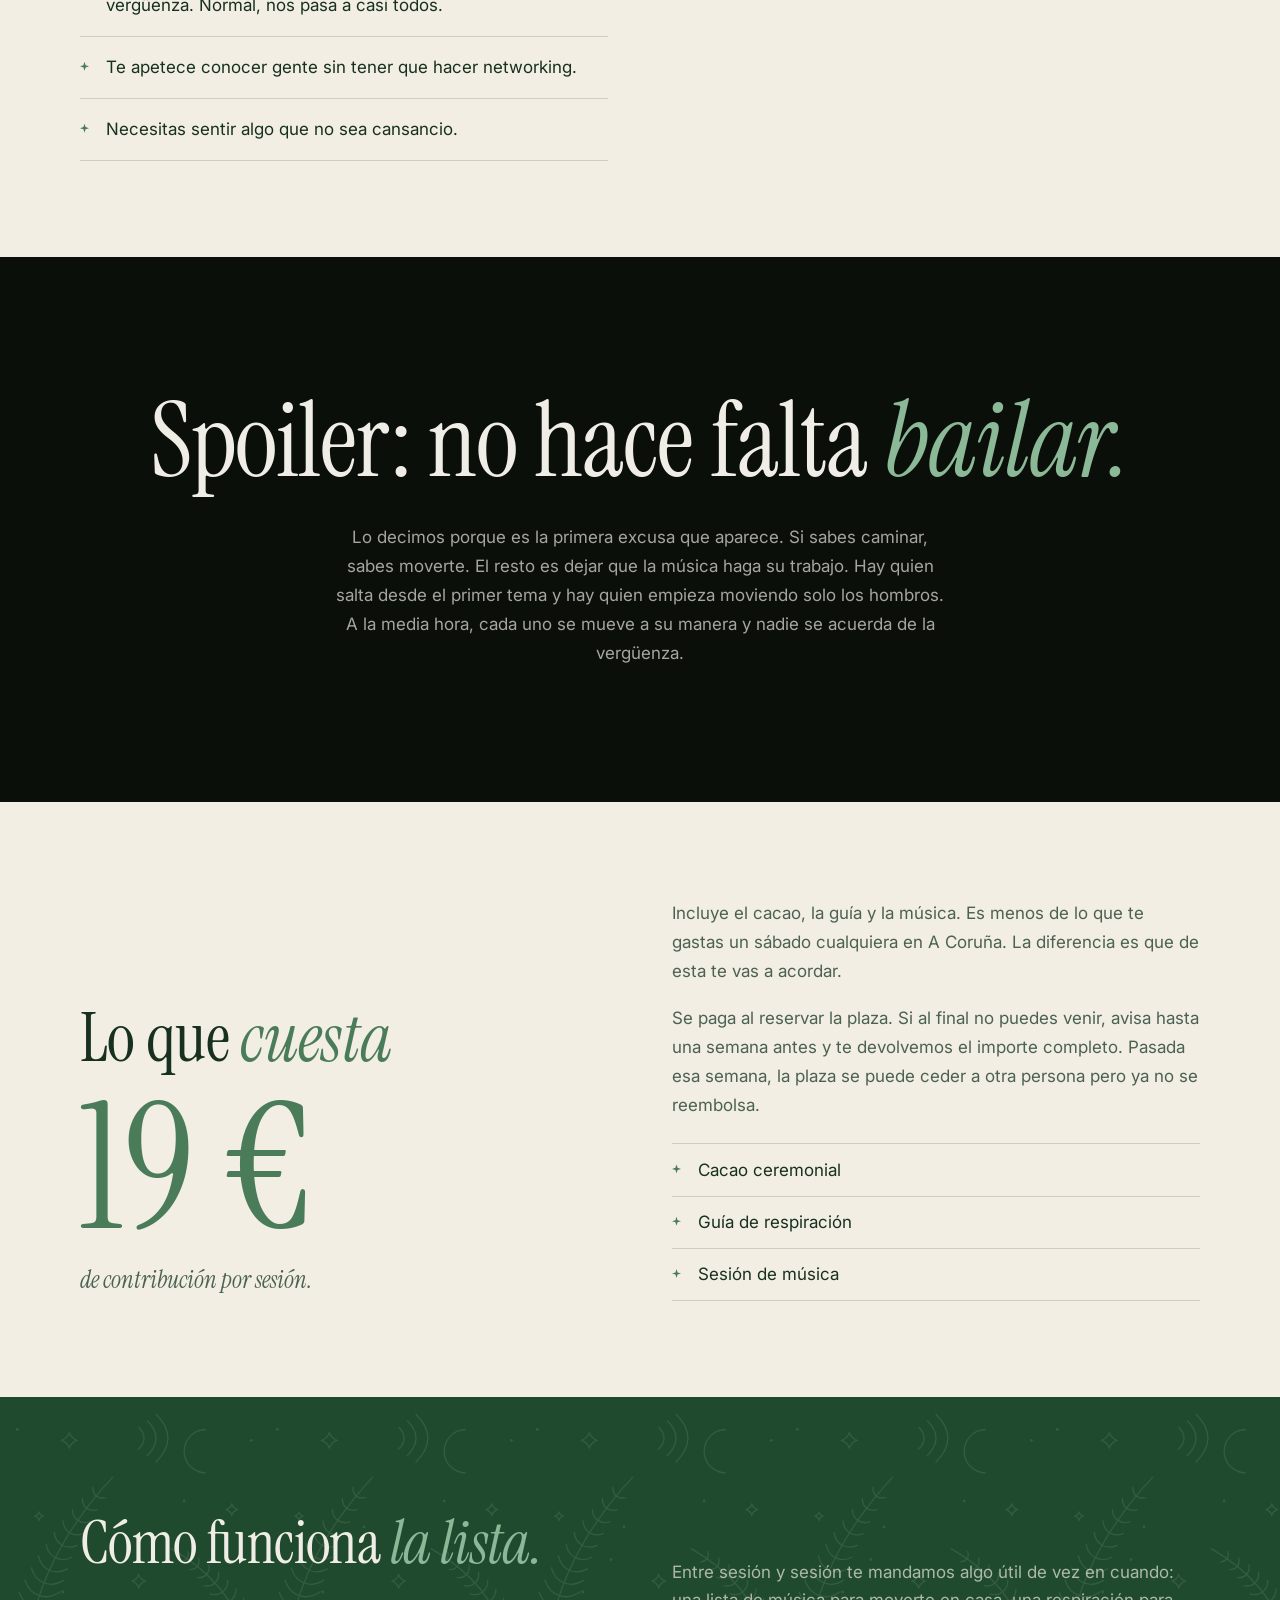
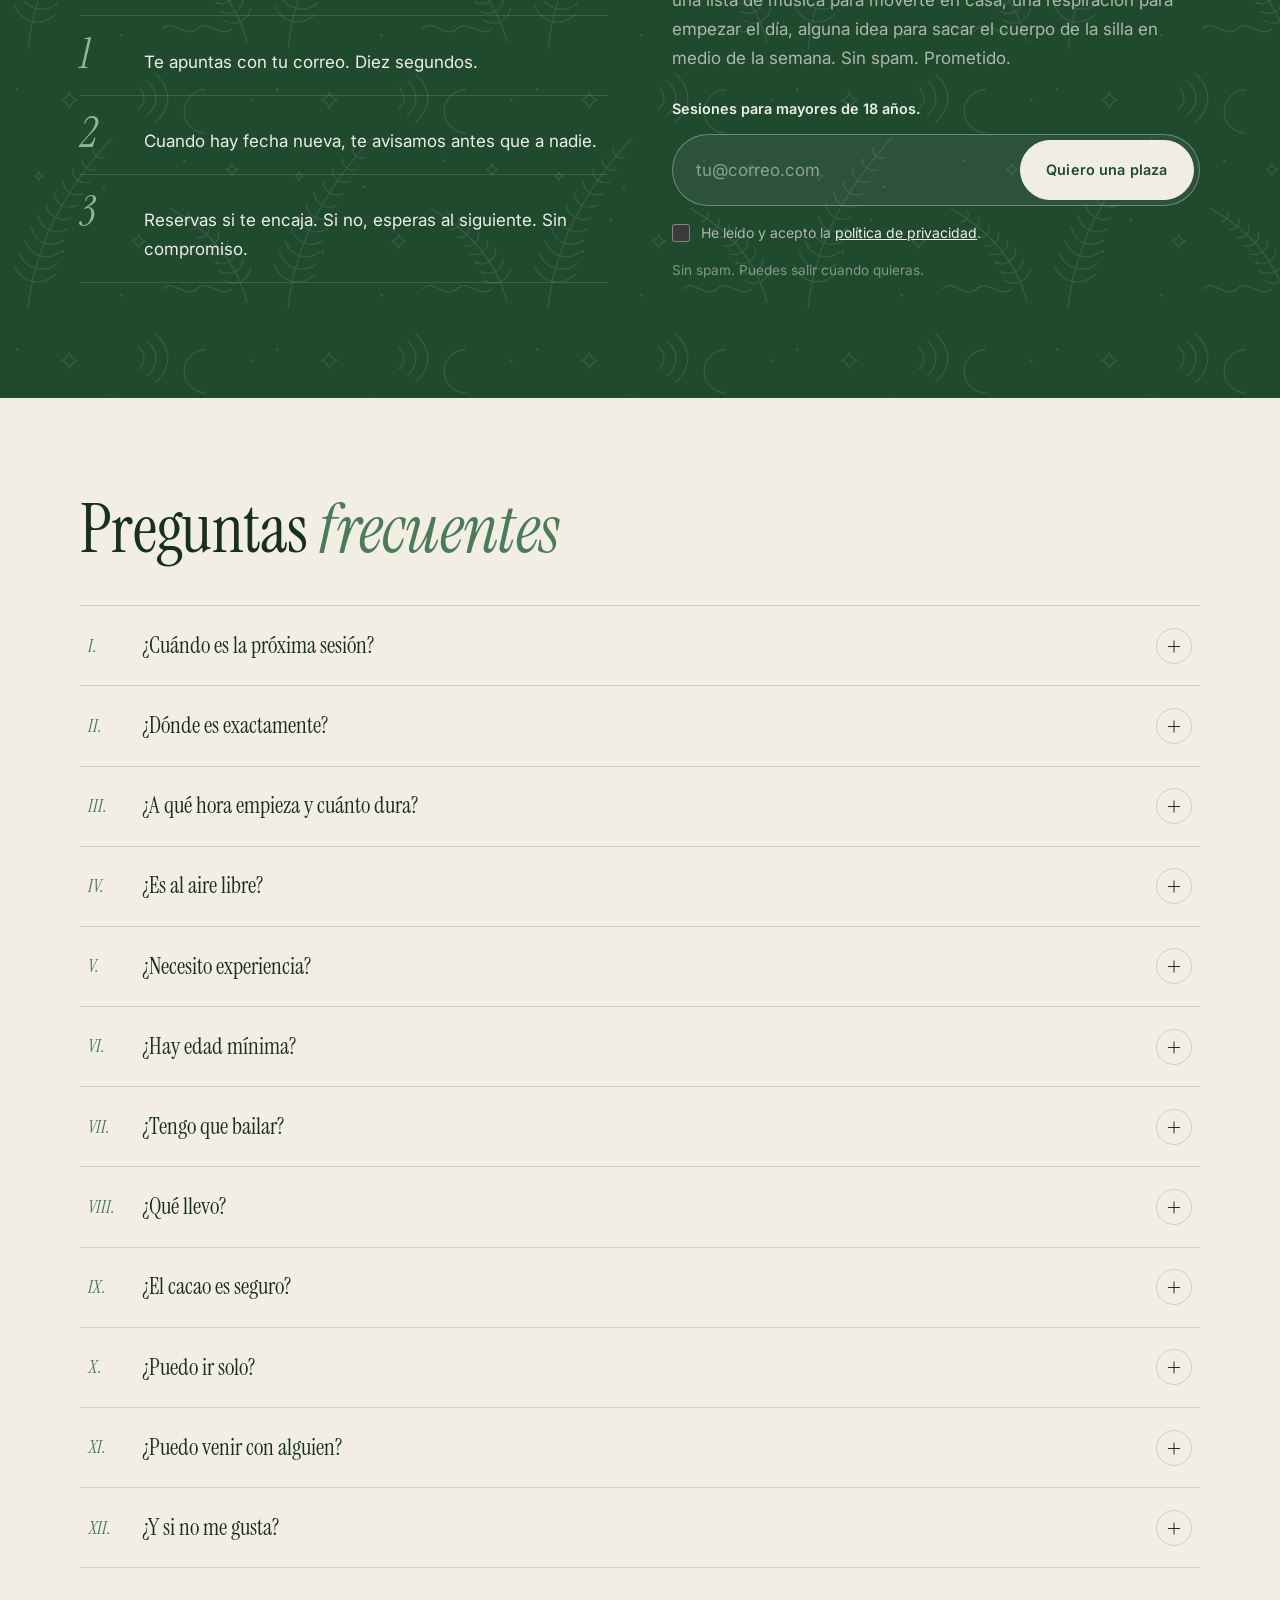
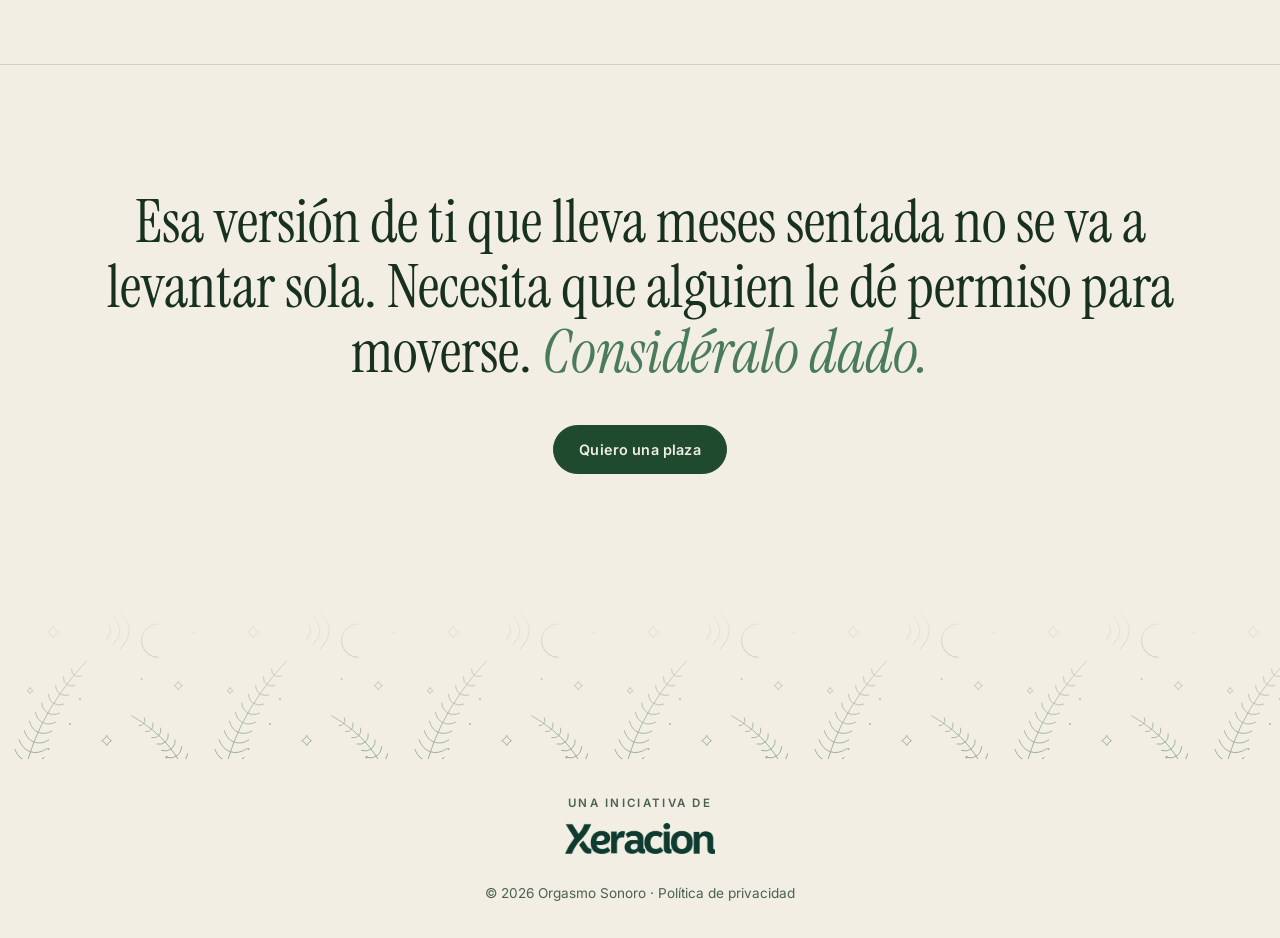
==== commit cd01e9ec: "Cambia 'somos vecinos' por 'somos gente normal' Co-Authored-By: Claude Opus 5.5 <noreply@anthropic.c" ====
--- a/index.html
+++ b/index.html
@@ -327,7 +327,7 @@
             </figure>
             <div class="split__body">
               <p>Lo guía Fran Sequeiro. Lleva más de trece años facilitando grupos: encuentros, formaciones, proyectos con gente que llega sin conocerse y se va con algo en común. Sabe lo que es entrar en una sala con cara de ‘a ver qué es esto’ y sabe cómo hacer que esa cara se relaje en diez minutos.</p>
-              <p>Lo monta con Xeración, la asociación de Ferrol que coordina desde hace más de una década y que lleva años organizando proyectos para que la gente se conozca y se mueva. No somos una secta ni una escuela. Somos vecinos con un equipo de sonido muy bueno y ganas de que esto exista cerca de casa.</p>
+              <p>Lo monta con Xeración, la asociación de Ferrol que coordina desde hace más de una década y que lleva años organizando proyectos para que la gente se conozca y se mueva. No somos una secta ni una escuela. Somos gente normal con un equipo de sonido muy bueno y ganas de que esto exista cerca de casa.</p>
             </div>
           </div>
         </div>
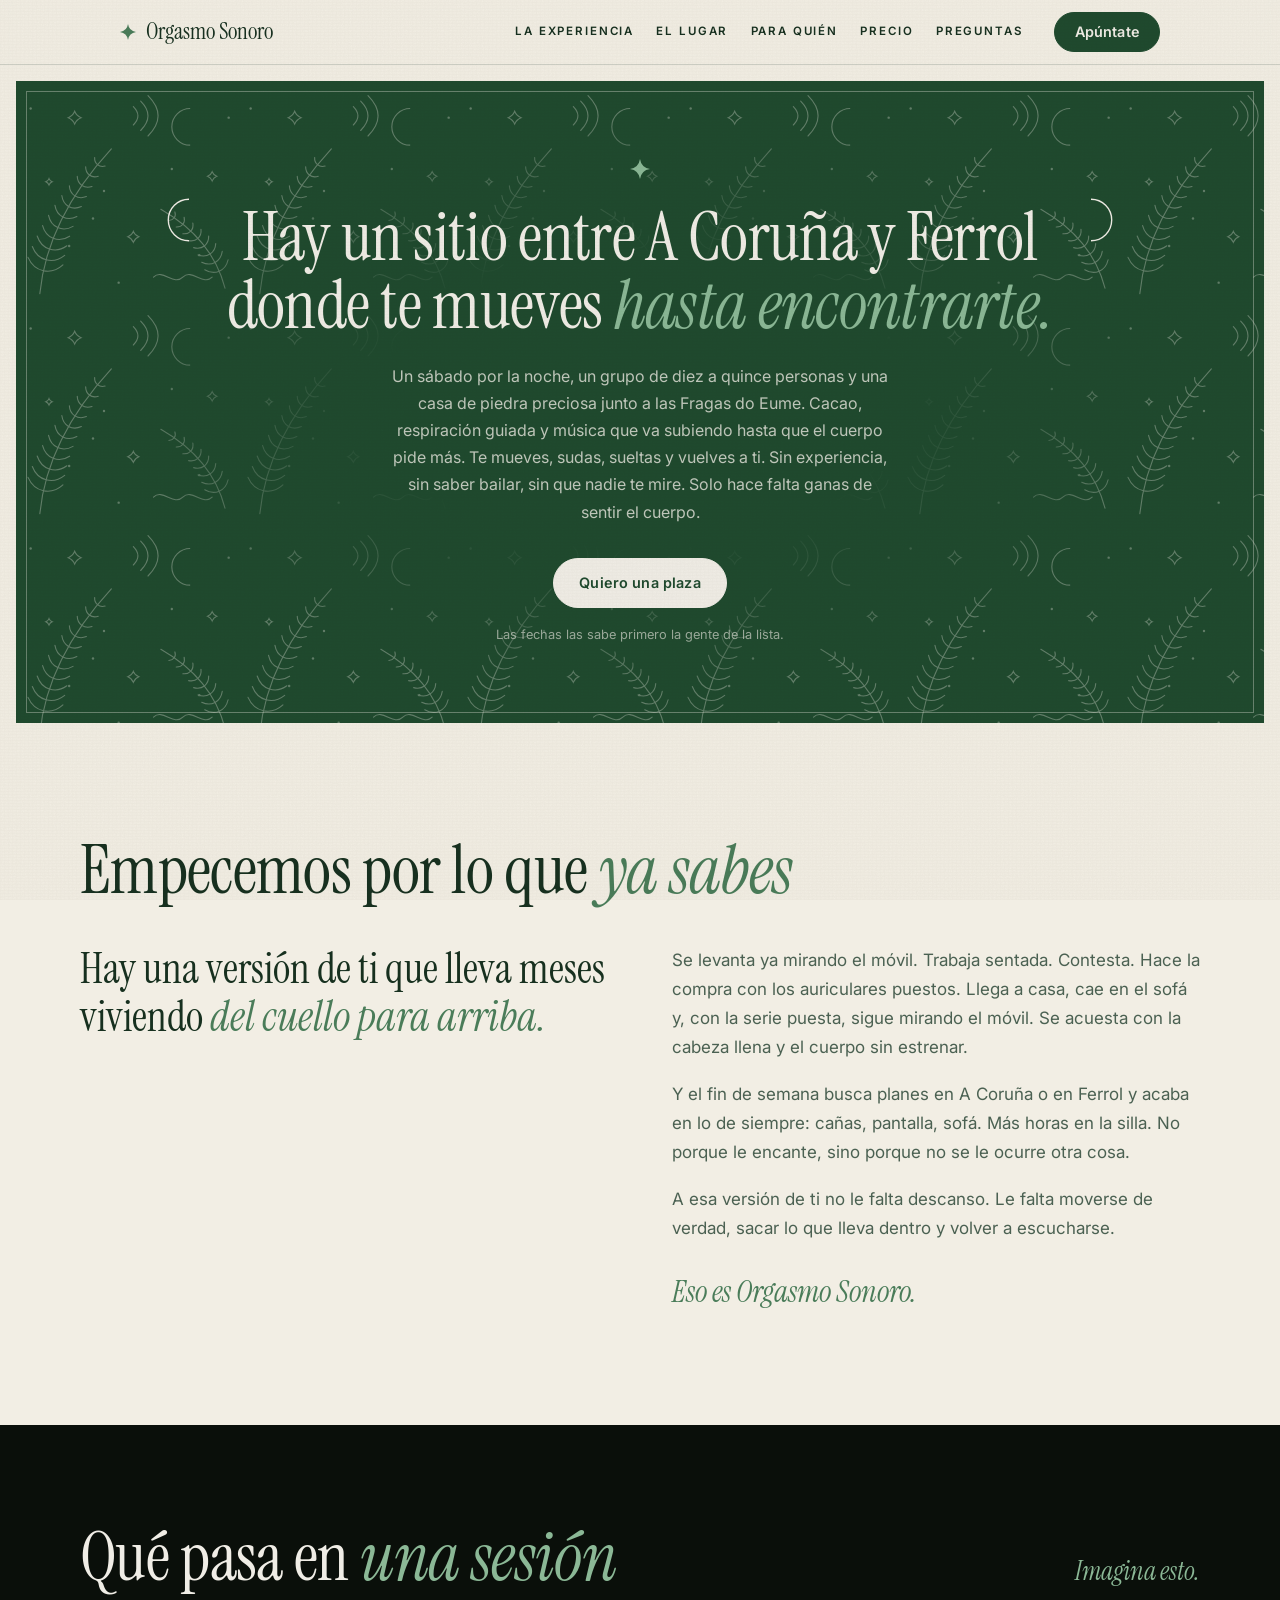
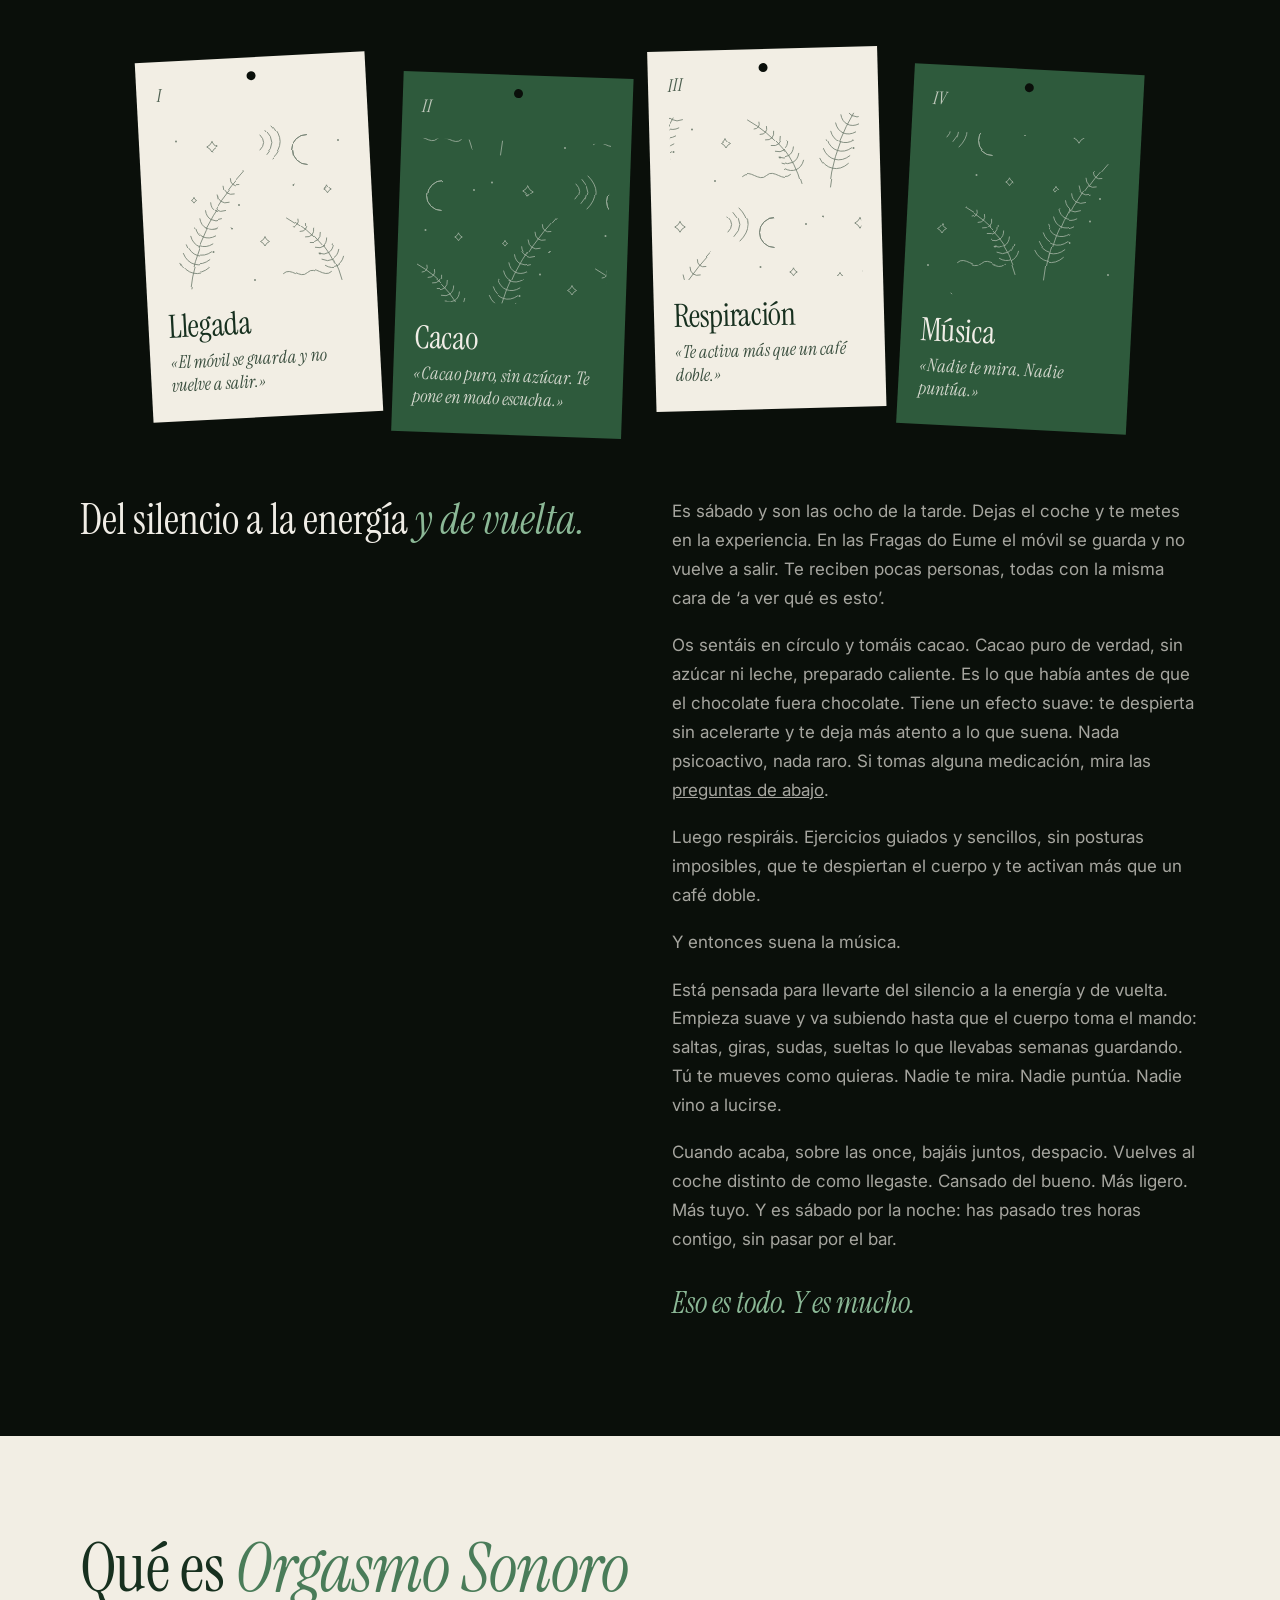
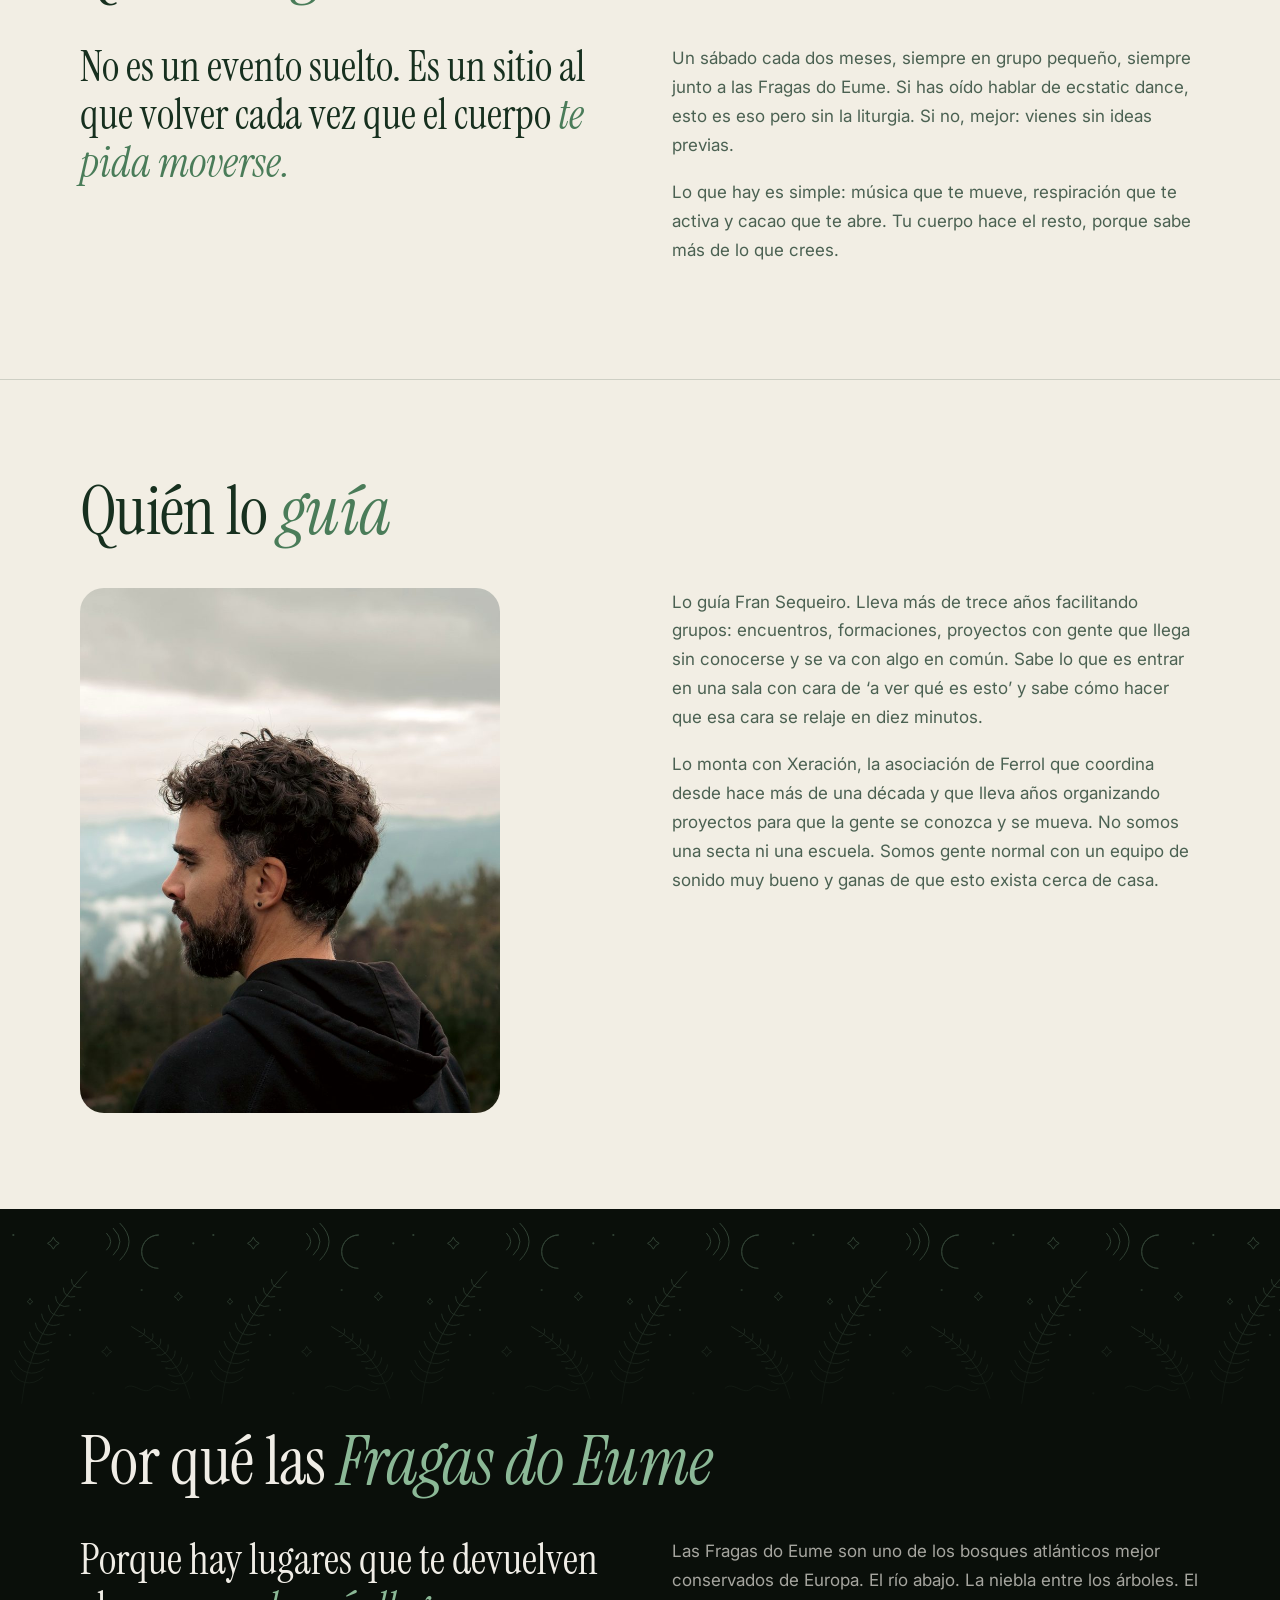
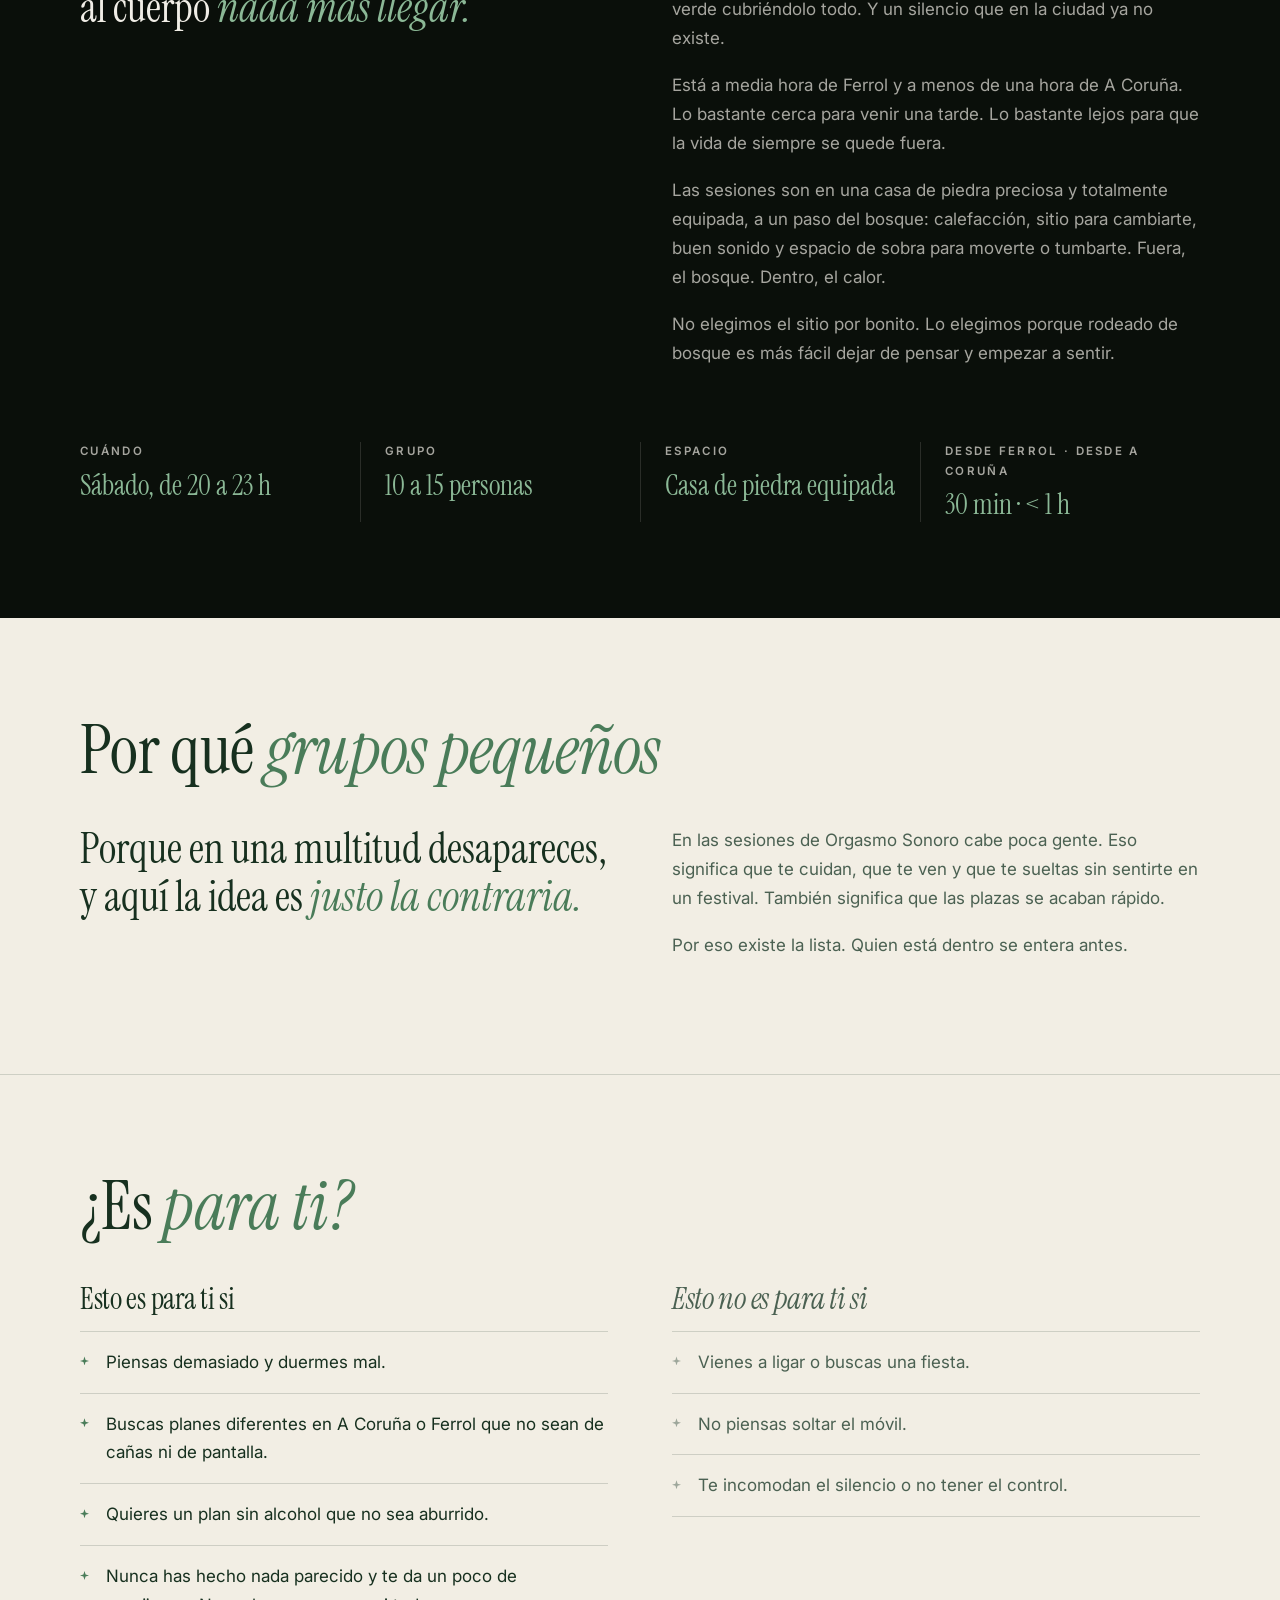
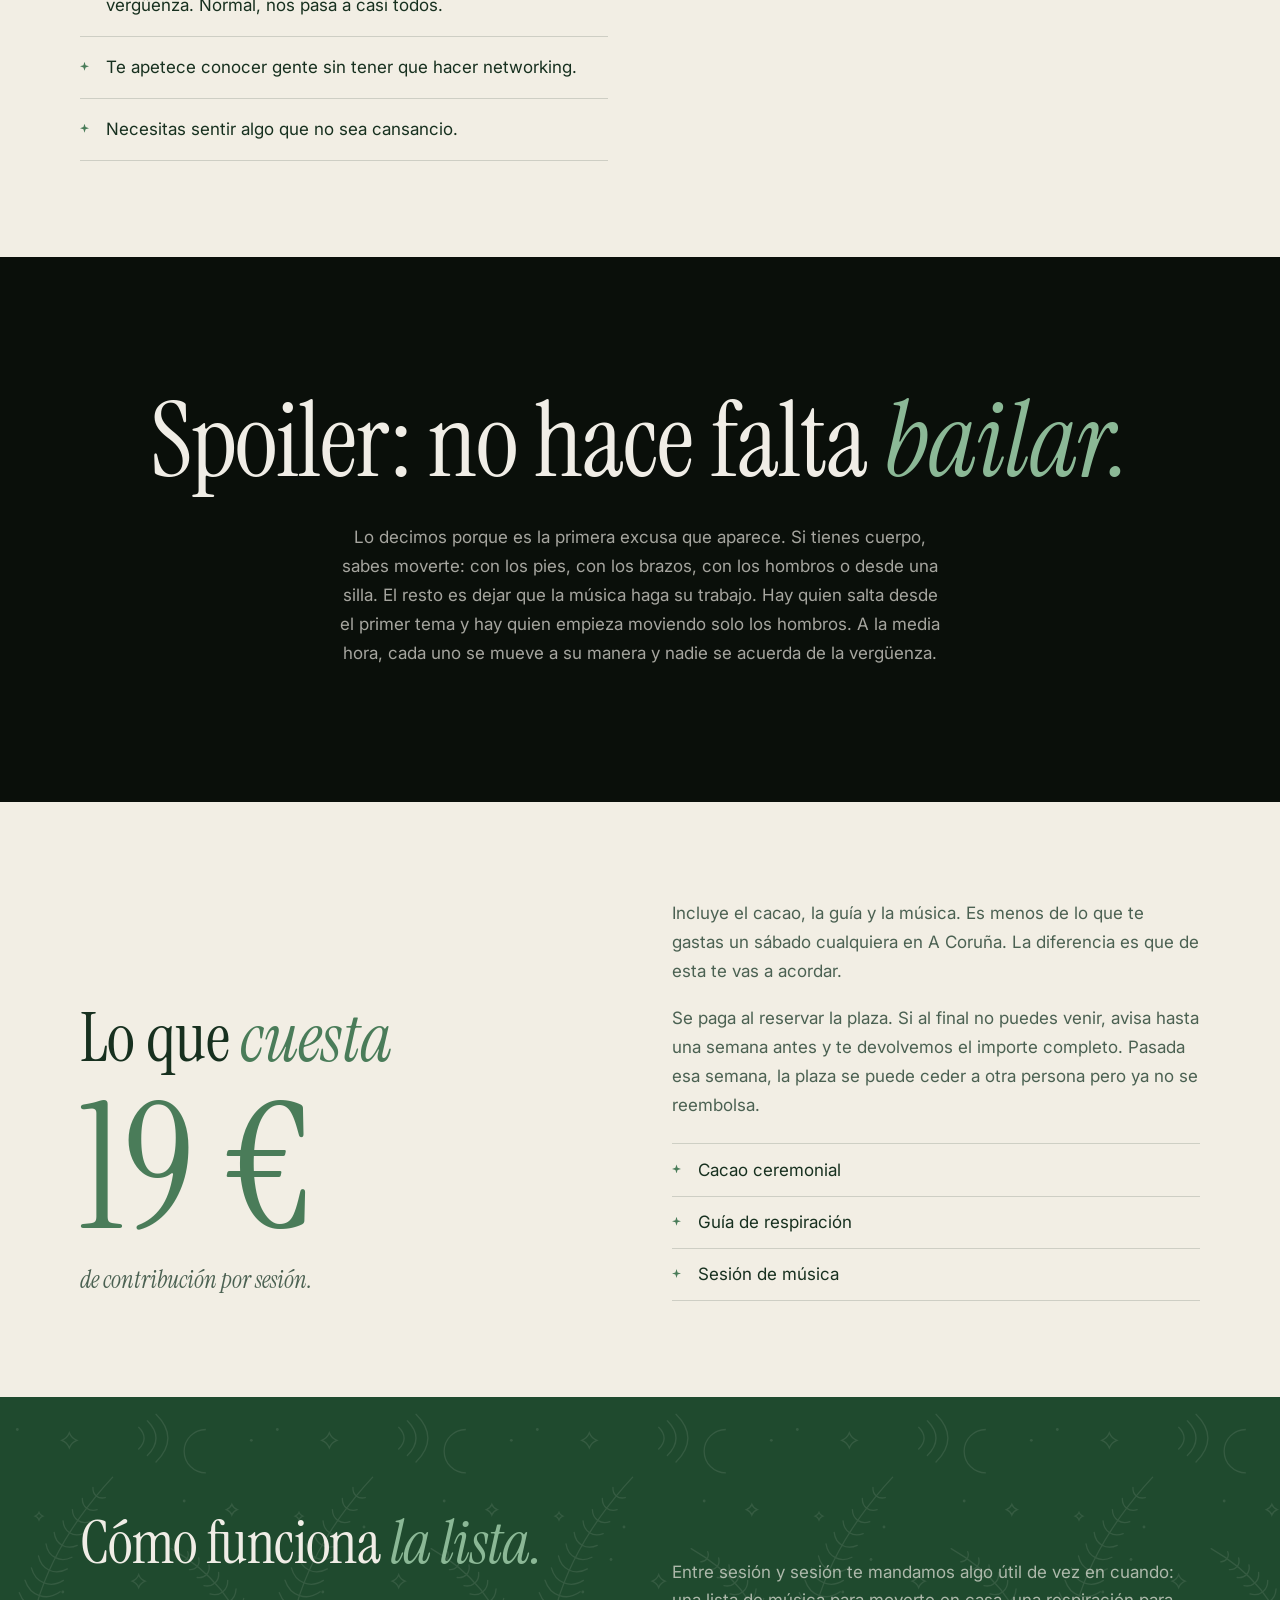
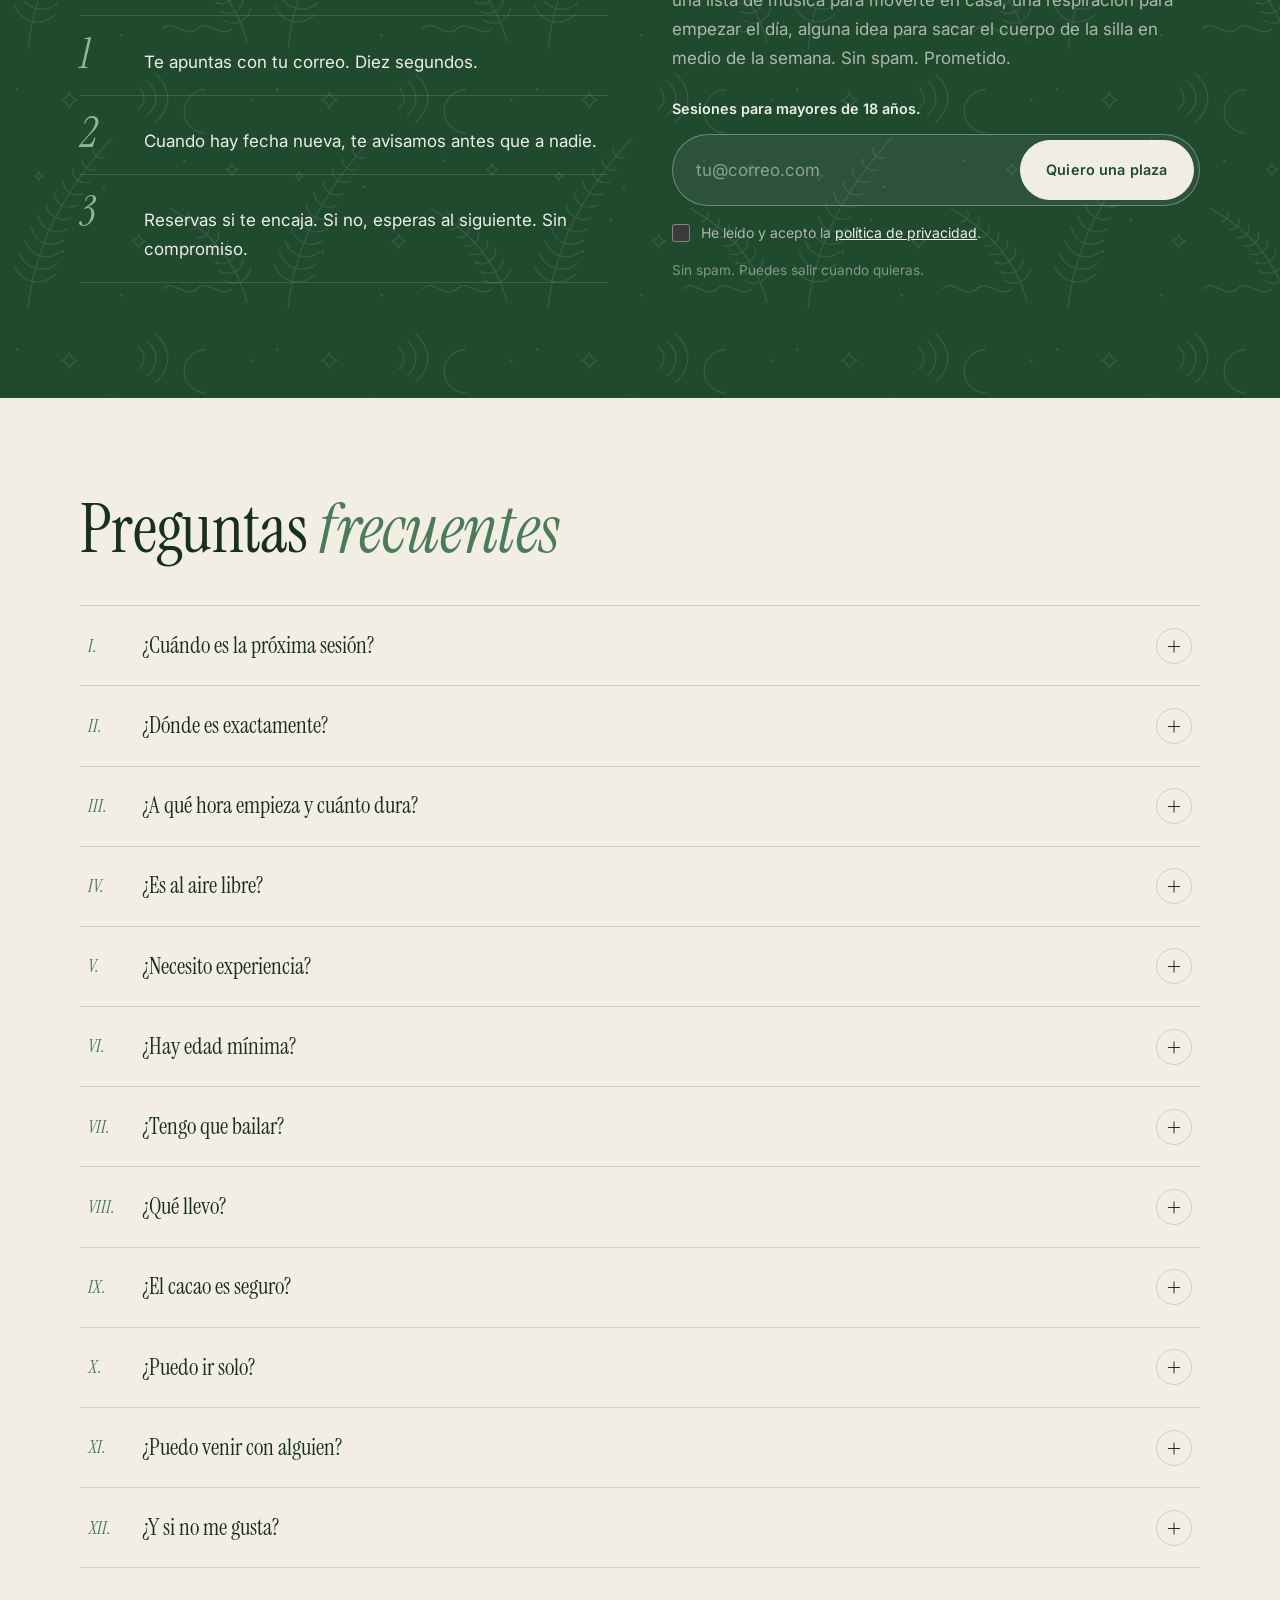
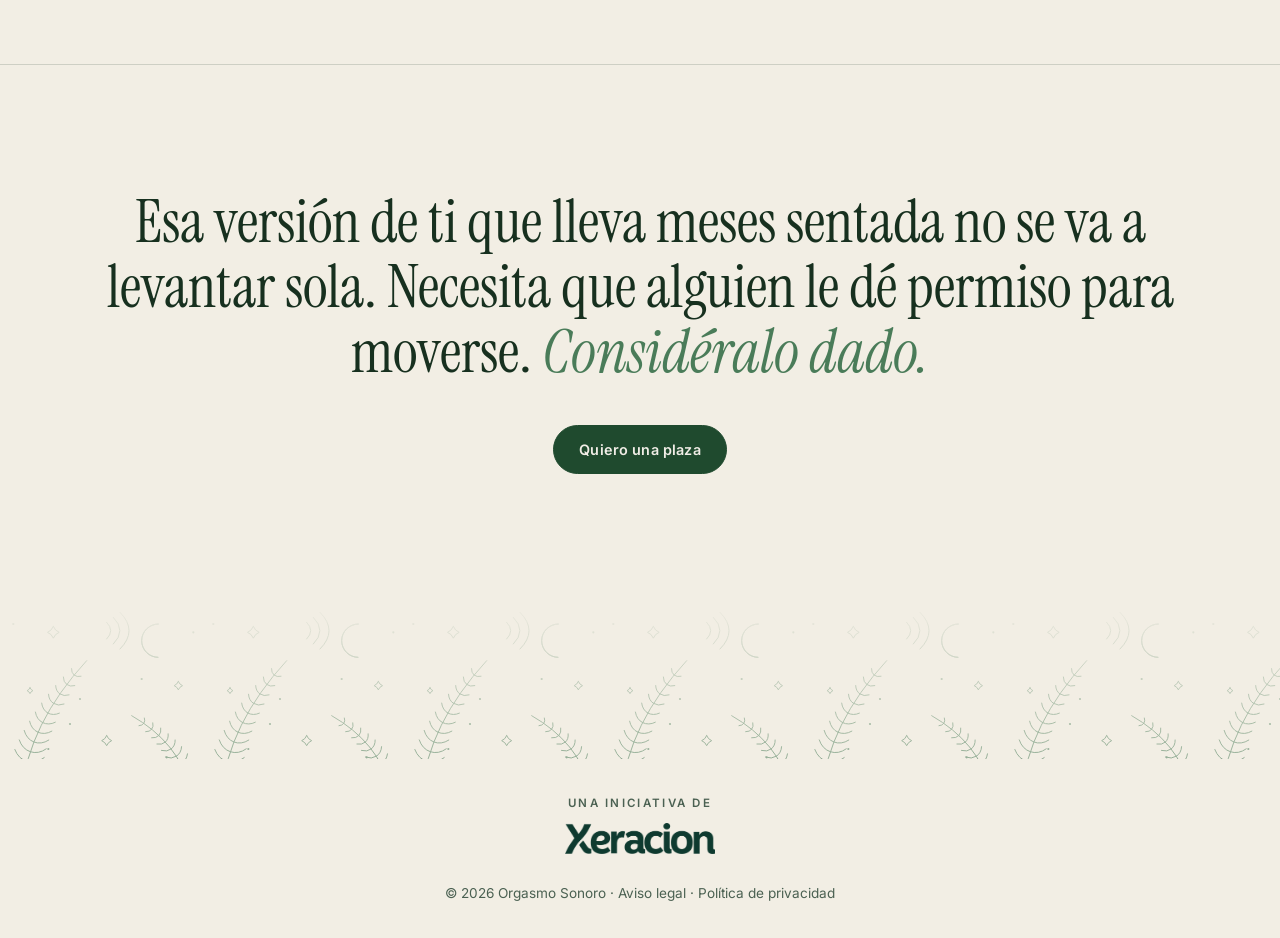
==== commit 721bf1bf: "Foto de Fran, aviso legal, edad 18 en privacidad y spoiler inclusivo * Retrato de Fran (recorte 4:5 " ====
--- a/index.html
+++ b/index.html
@@ -317,13 +317,8 @@
         <div class="wrap">
           <h2 id="guia-titulo" class="title">Quién lo <em>guía</em></h2>
           <div class="split">
-            <!-- Foto de Fran Sequeiro: sustituir este hueco por
-                 <img src="fran-sequeiro.jpg" alt="Fran Sequeiro" width="800" height="1000">
-                 (retrato, formato 4:5 o cuadrado) -->
             <figure class="portrait">
-              <div class="portrait__placeholder" role="img" aria-label="Foto de Fran Sequeiro, próximamente">
-                <span>Fran Sequeiro</span>
-              </div>
+              <img src="fran-sequeiro.jpg" width="800" height="1000" loading="lazy" decoding="async" alt="Fran Sequeiro de perfil, con el bosque y la niebla de fondo">
             </figure>
             <div class="split__body">
               <p>Lo guía Fran Sequeiro. Lleva más de trece años facilitando grupos: encuentros, formaciones, proyectos con gente que llega sin conocerse y se va con algo en común. Sabe lo que es entrar en una sala con cara de ‘a ver qué es esto’ y sabe cómo hacer que esa cara se relaje en diez minutos.</p>
@@ -402,7 +397,7 @@
     <section class="section section--night spoiler reveal" aria-labelledby="spoiler-titulo">
       <div class="wrap">
         <h2 id="spoiler-titulo" class="spoiler__title">Spoiler: no hace falta <em>bailar.</em></h2>
-        <p class="spoiler__text">Lo decimos porque es la primera excusa que aparece. Si sabes caminar, sabes moverte. El resto es dejar que la música haga su trabajo. Hay quien salta desde el primer tema y hay quien empieza moviendo solo los hombros. A la media hora, cada uno se mueve a su manera y nadie se acuerda de la vergüenza.</p>
+        <p class="spoiler__text">Lo decimos porque es la primera excusa que aparece. Si tienes cuerpo, sabes moverte: con los pies, con los brazos, con los hombros o desde una silla. El resto es dejar que la música haga su trabajo. Hay quien salta desde el primer tema y hay quien empieza moviendo solo los hombros. A la media hora, cada uno se mueve a su manera y nadie se acuerda de la vergüenza.</p>
       </div>
     </section>
 
@@ -534,7 +529,7 @@
       <span>Una iniciativa de</span>
       <img src="logo-xeracion.png" width="180" height="38" alt="Xeración">
     </a>
-    <p>© 2026 Orgasmo Sonoro · <a href="privacidad.html">Política de privacidad</a></p>
+    <p>© 2026 Orgasmo Sonoro · <a href="aviso-legal.html">Aviso legal</a> · <a href="privacidad.html">Política de privacidad</a></p>
   </footer>
 
   <script src="main.js"></script>
--- a/styles.css
+++ b/styles.css
@@ -685,49 +685,21 @@
   top: 1.25rem;
 }
 
-/* --- 5b. Quién lo guía: hueco para el retrato -------------------------- */
+/* --- 5b. Quién lo guía: retrato -------------------------- */
 .portrait {
   margin: 0;
   max-width: 420px;
 }
 
-.portrait img,
-.portrait__placeholder {
+.portrait img {
   display: block;
   width: 100%;
+  height: auto;
   aspect-ratio: 4 / 5;
   object-fit: cover;
   border-radius: 24px;
 }
 
-/* Hasta que llegue la foto: lámina verde con el grabado */
-.portrait__placeholder {
-  position: relative;
-  display: flex;
-  align-items: flex-end;
-  padding: 1.25rem 1.5rem;
-  overflow: hidden;
-  background-color: var(--moss-ink);
-  color: var(--cream);
-  isolation: isolate;
-}
-
-.portrait__placeholder::before {
-  content: "";
-  position: absolute;
-  inset: 0;
-  z-index: -1;
-  background-color: var(--cream);
-  opacity: 0.25;
-  -webkit-mask: var(--toile) 0 0 / 200px 200px repeat;
-  mask: var(--toile) 0 0 / 200px 200px repeat;
-}
-
-.portrait__placeholder span {
-  font-family: var(--font-serif);
-  font-style: italic;
-  font-size: 1.5rem;
-}
 
 /* --- 9. Spoiler --------------------------------------------------------- */
 .spoiler {
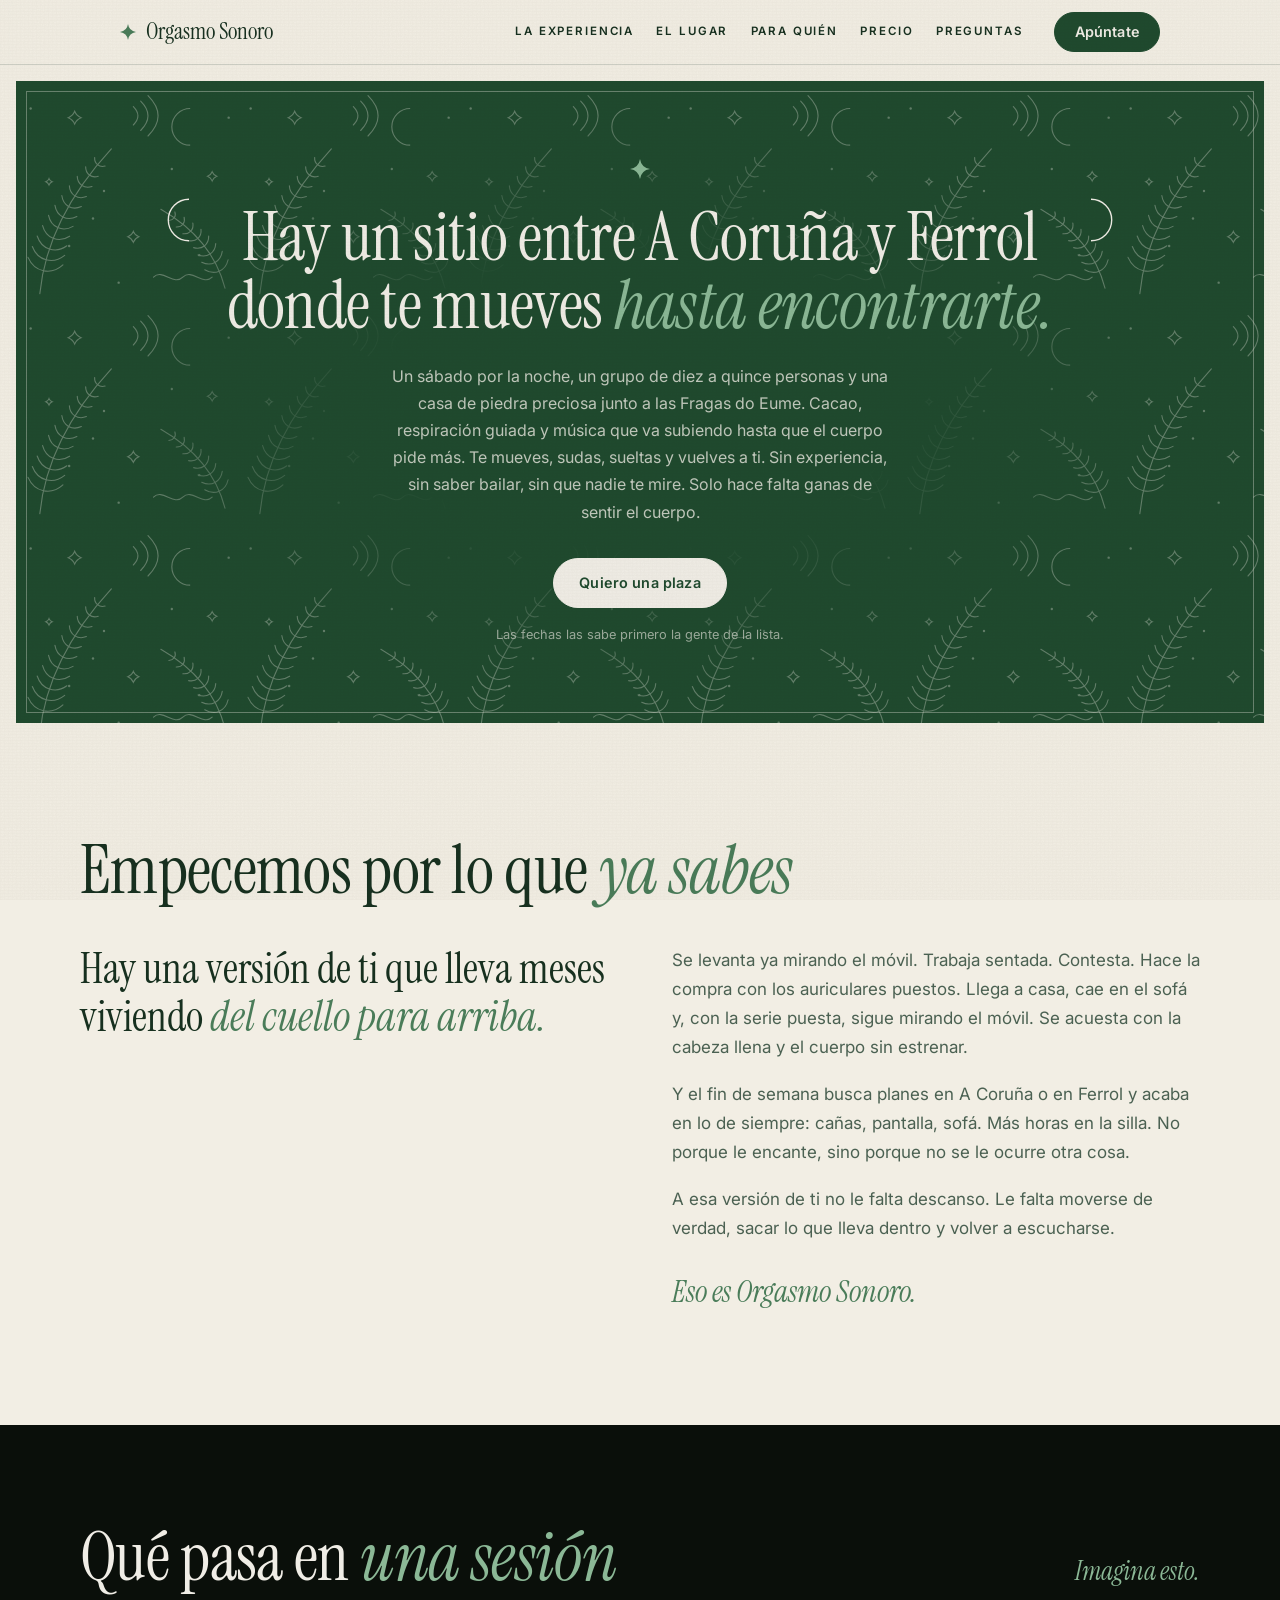
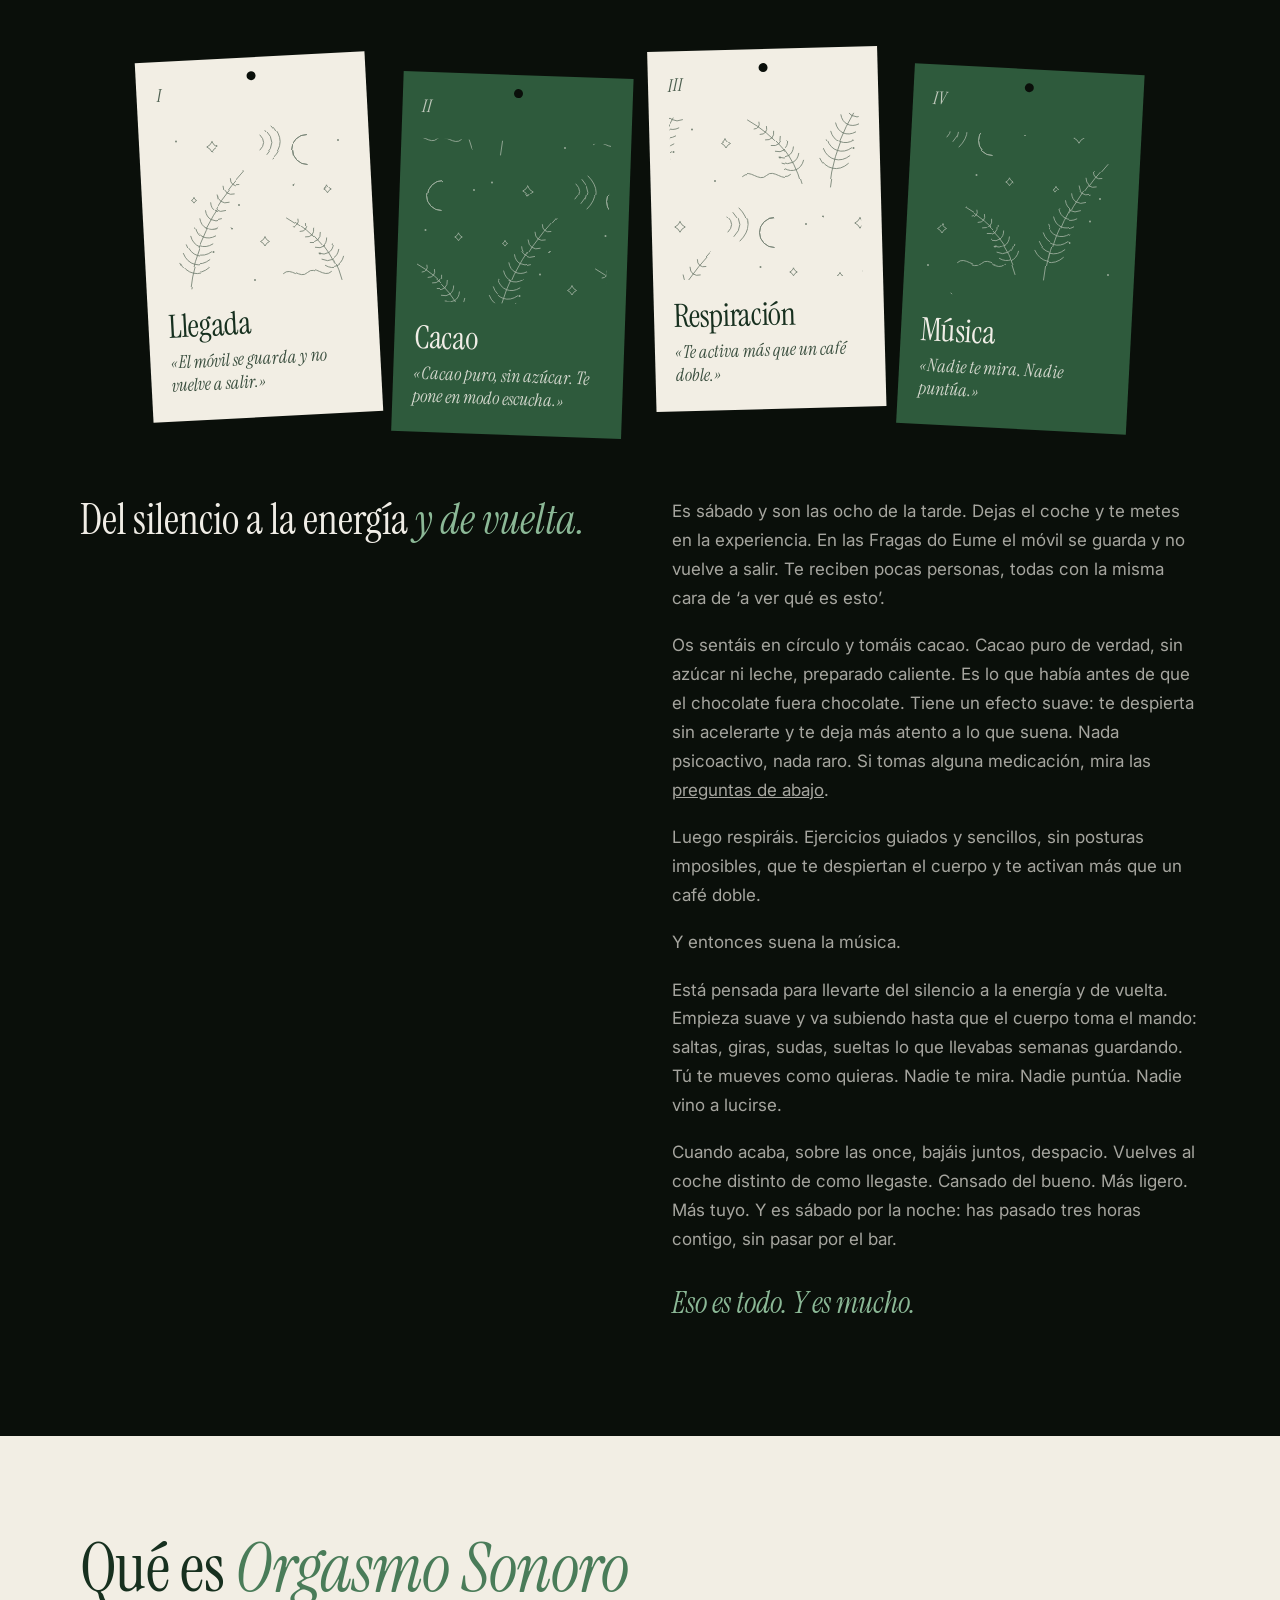
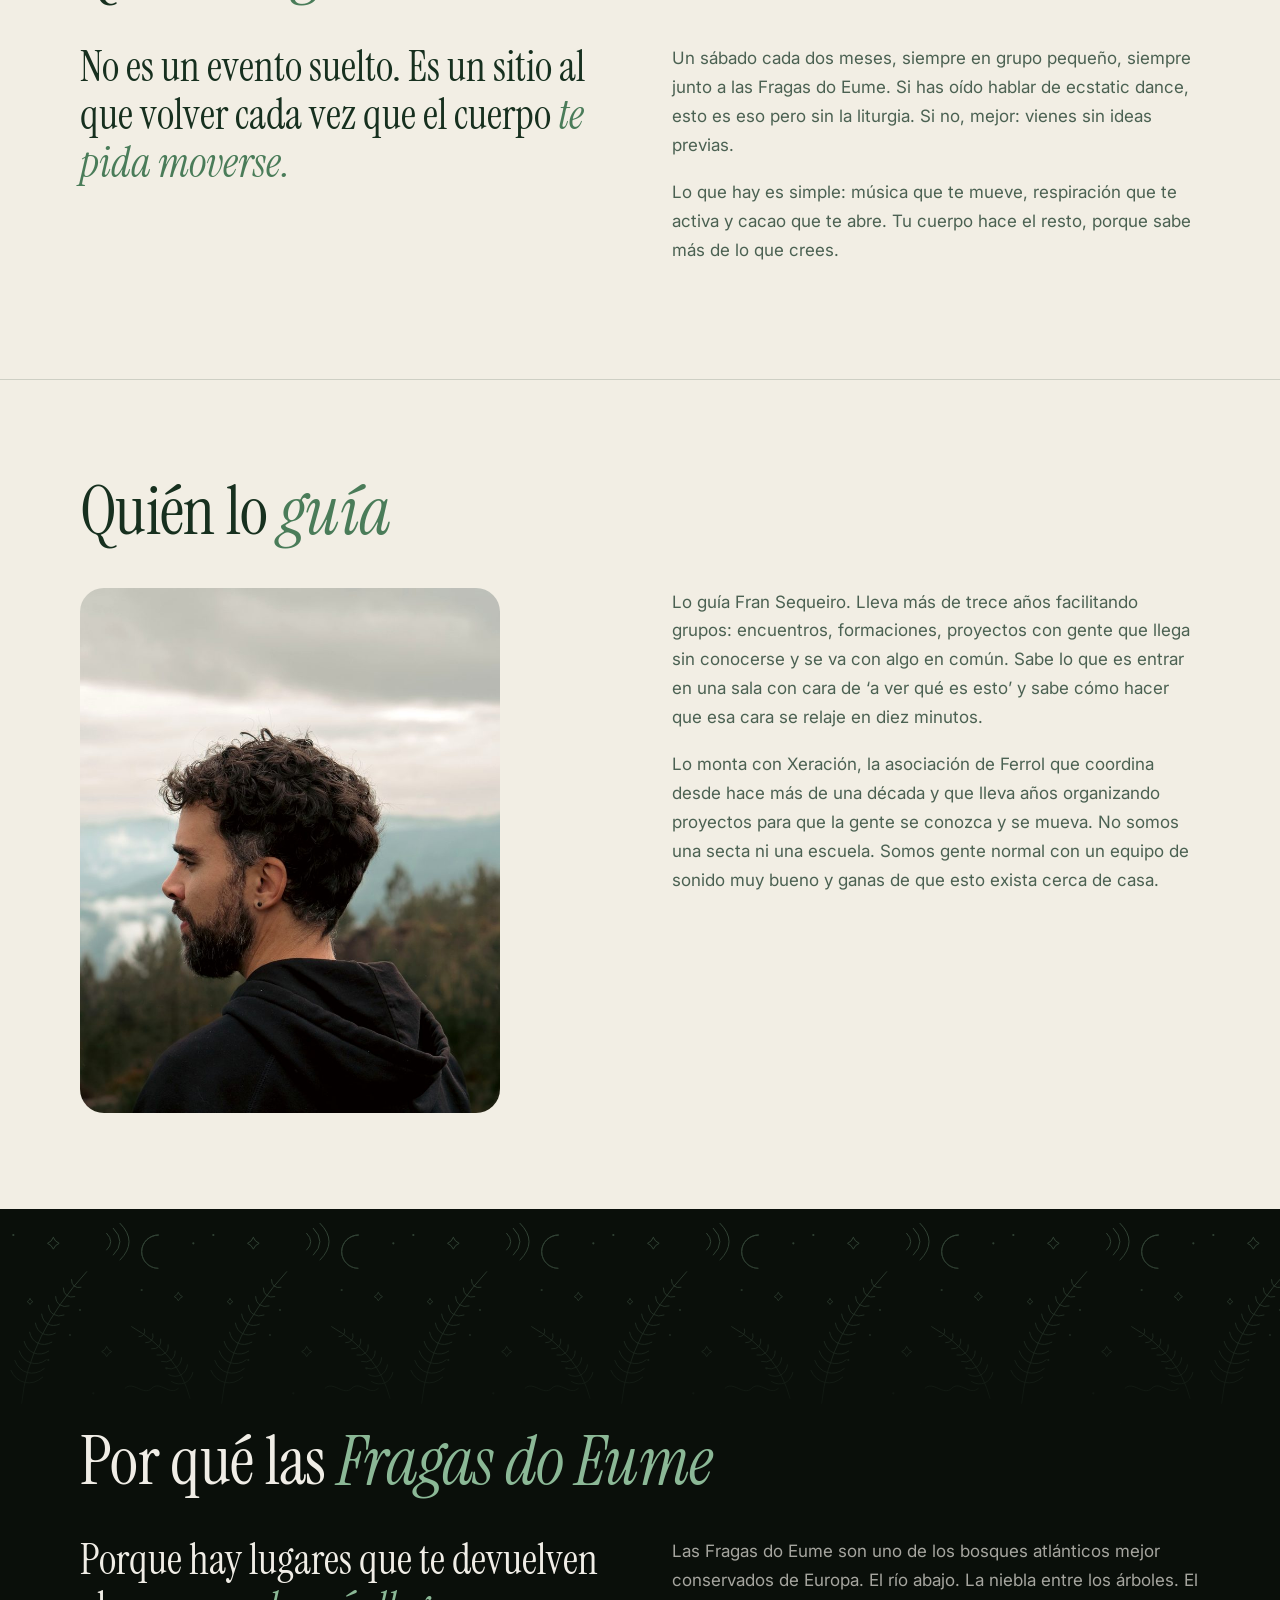
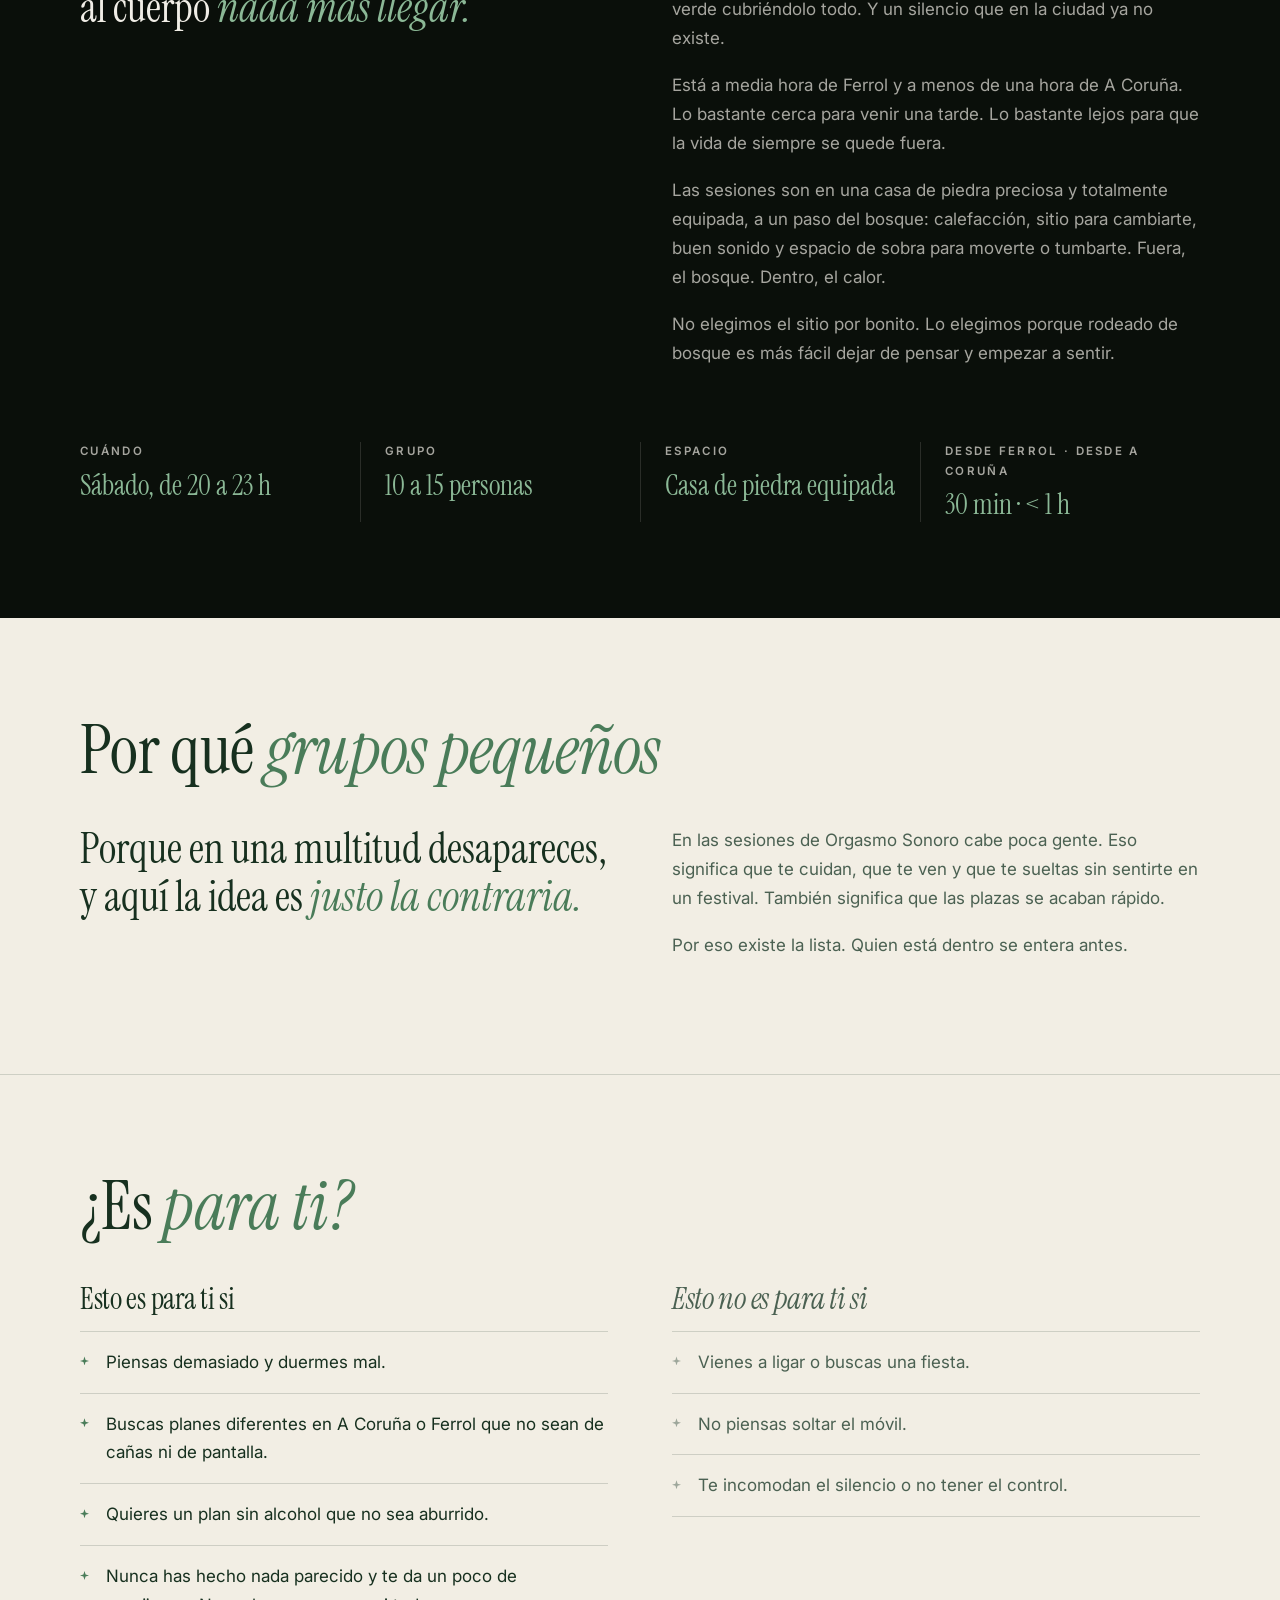
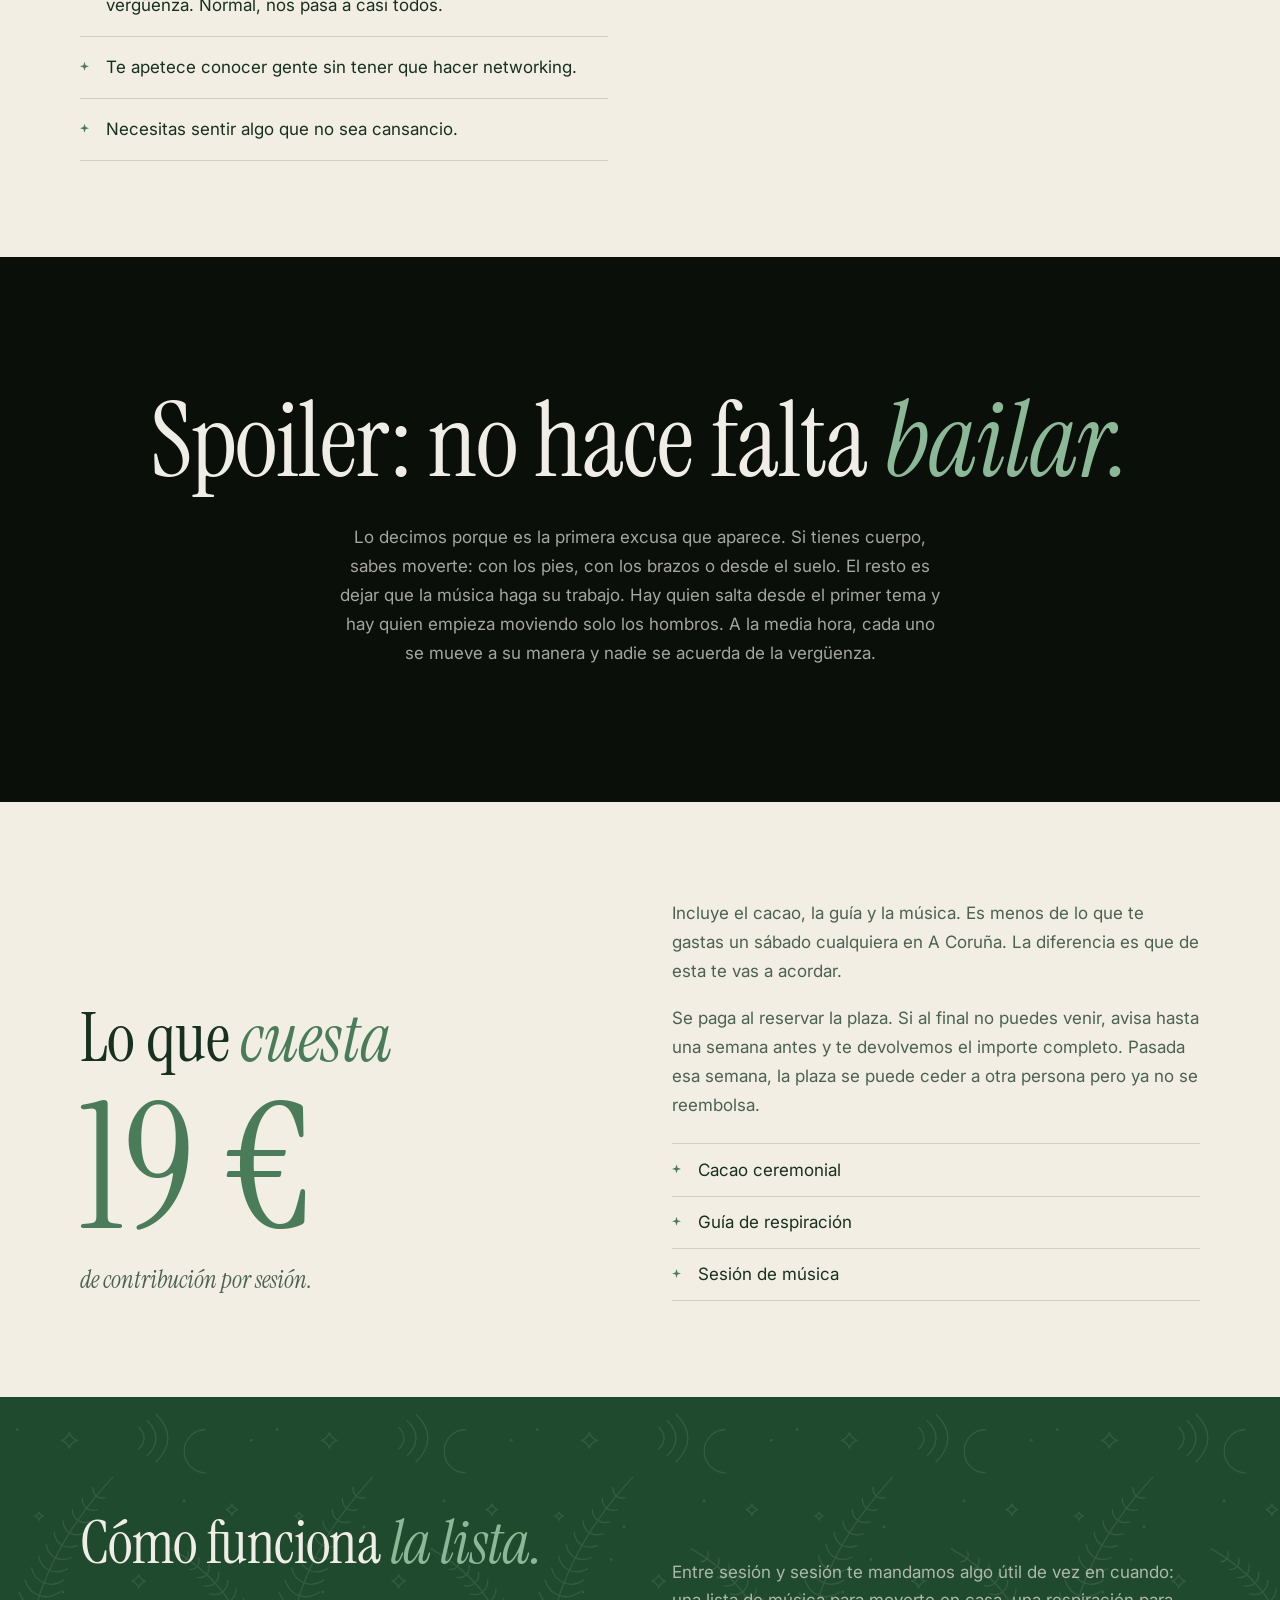
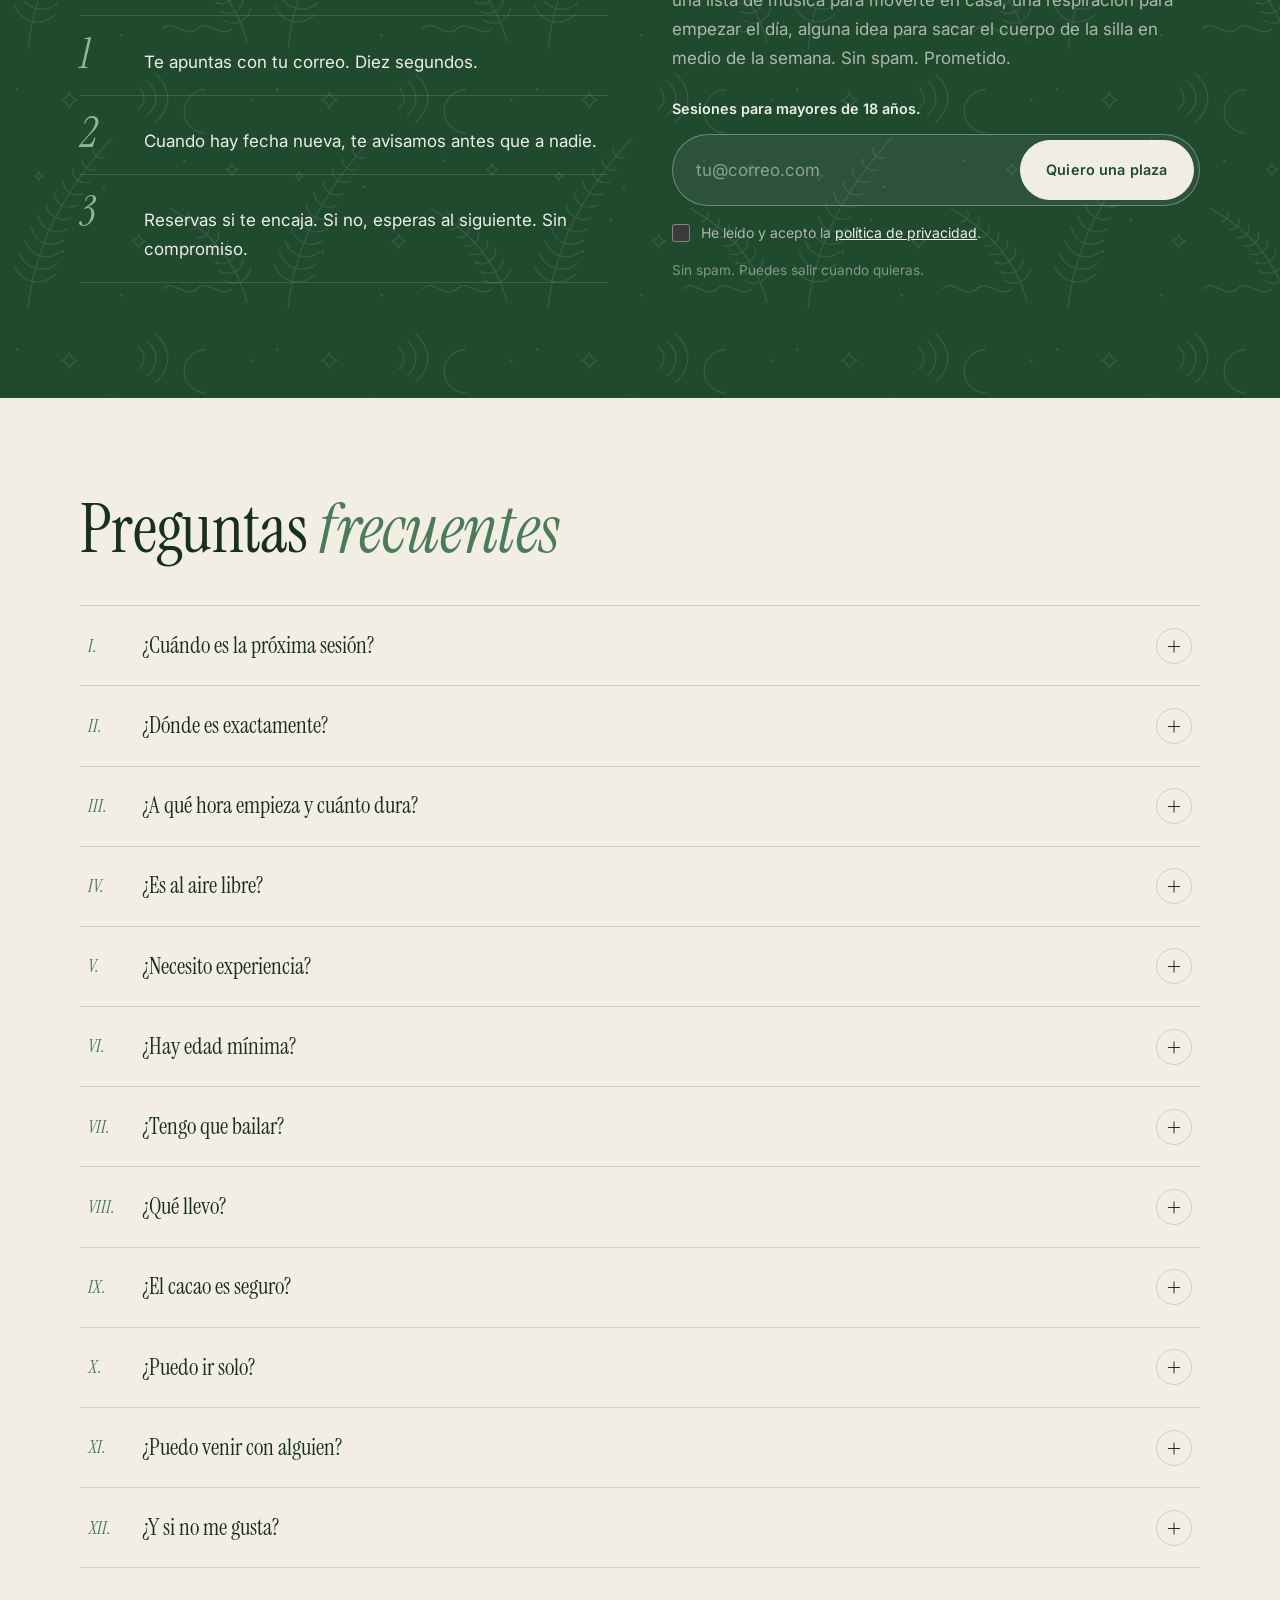
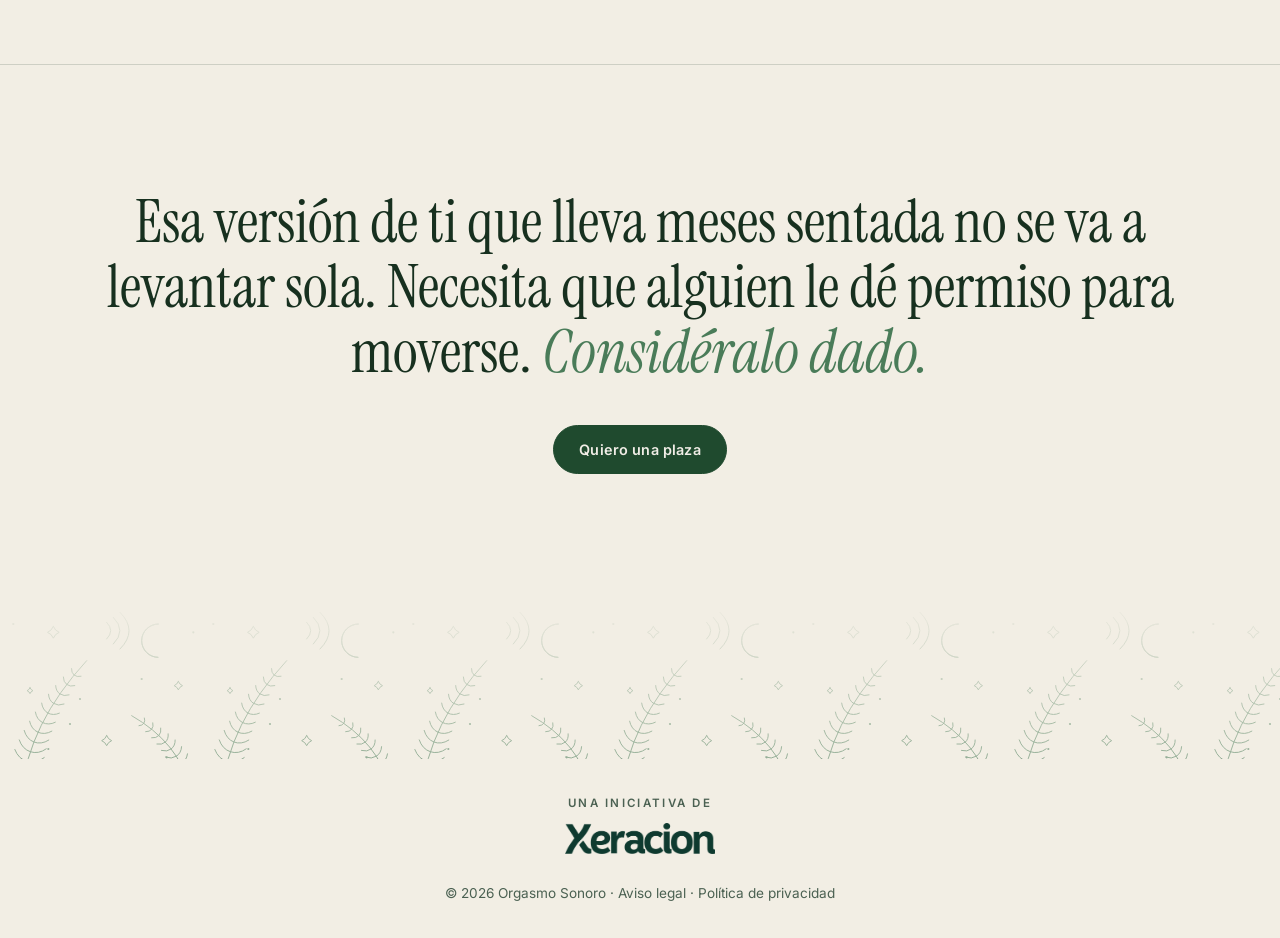
==== commit 82b85a3c: "Spoiler: 'o desde el suelo' Co-Authored-By: Claude Opus 5.5 <noreply@anthropic.com> Claude-Session: " ====
--- a/index.html
+++ b/index.html
@@ -397,7 +397,7 @@
     <section class="section section--night spoiler reveal" aria-labelledby="spoiler-titulo">
       <div class="wrap">
         <h2 id="spoiler-titulo" class="spoiler__title">Spoiler: no hace falta <em>bailar.</em></h2>
-        <p class="spoiler__text">Lo decimos porque es la primera excusa que aparece. Si tienes cuerpo, sabes moverte: con los pies, con los brazos, con los hombros o desde una silla. El resto es dejar que la música haga su trabajo. Hay quien salta desde el primer tema y hay quien empieza moviendo solo los hombros. A la media hora, cada uno se mueve a su manera y nadie se acuerda de la vergüenza.</p>
+        <p class="spoiler__text">Lo decimos porque es la primera excusa que aparece. Si tienes cuerpo, sabes moverte: con los pies, con los brazos o desde el suelo. El resto es dejar que la música haga su trabajo. Hay quien salta desde el primer tema y hay quien empieza moviendo solo los hombros. A la media hora, cada uno se mueve a su manera y nadie se acuerda de la vergüenza.</p>
       </div>
     </section>
 
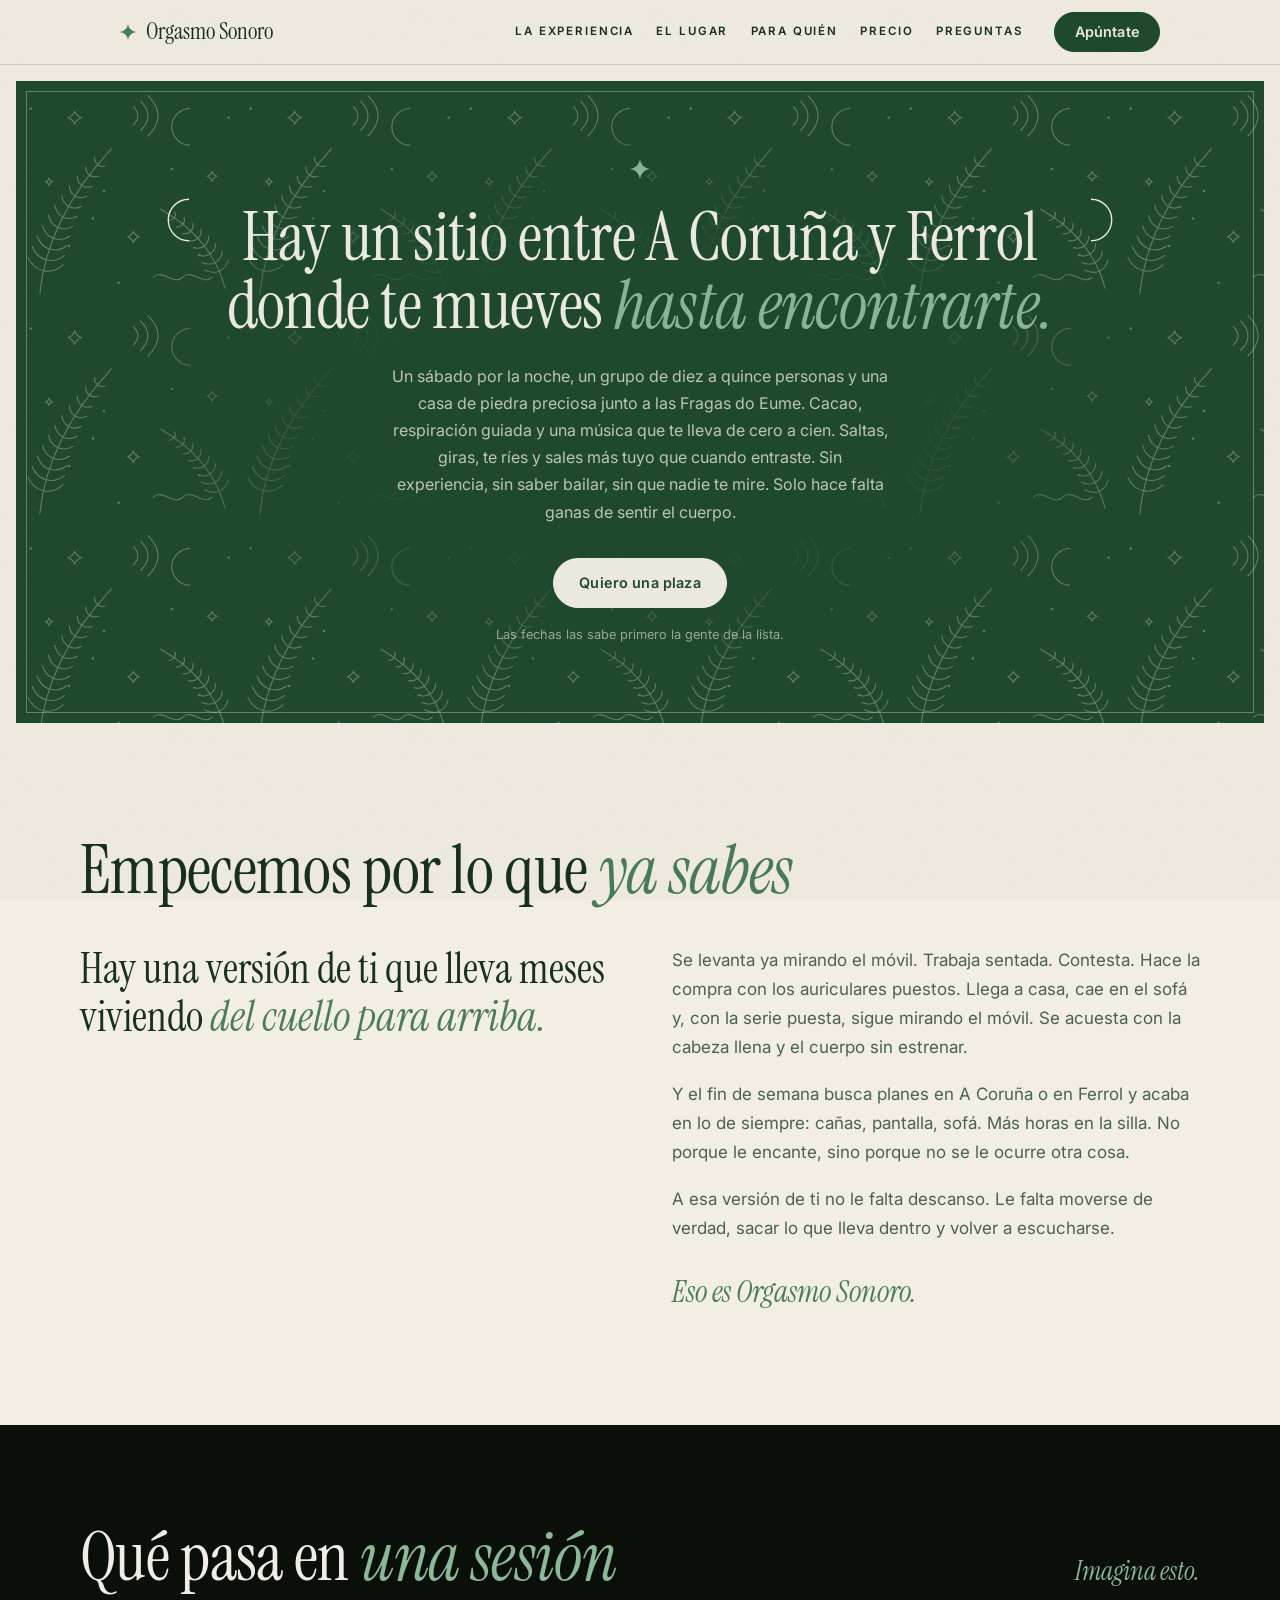
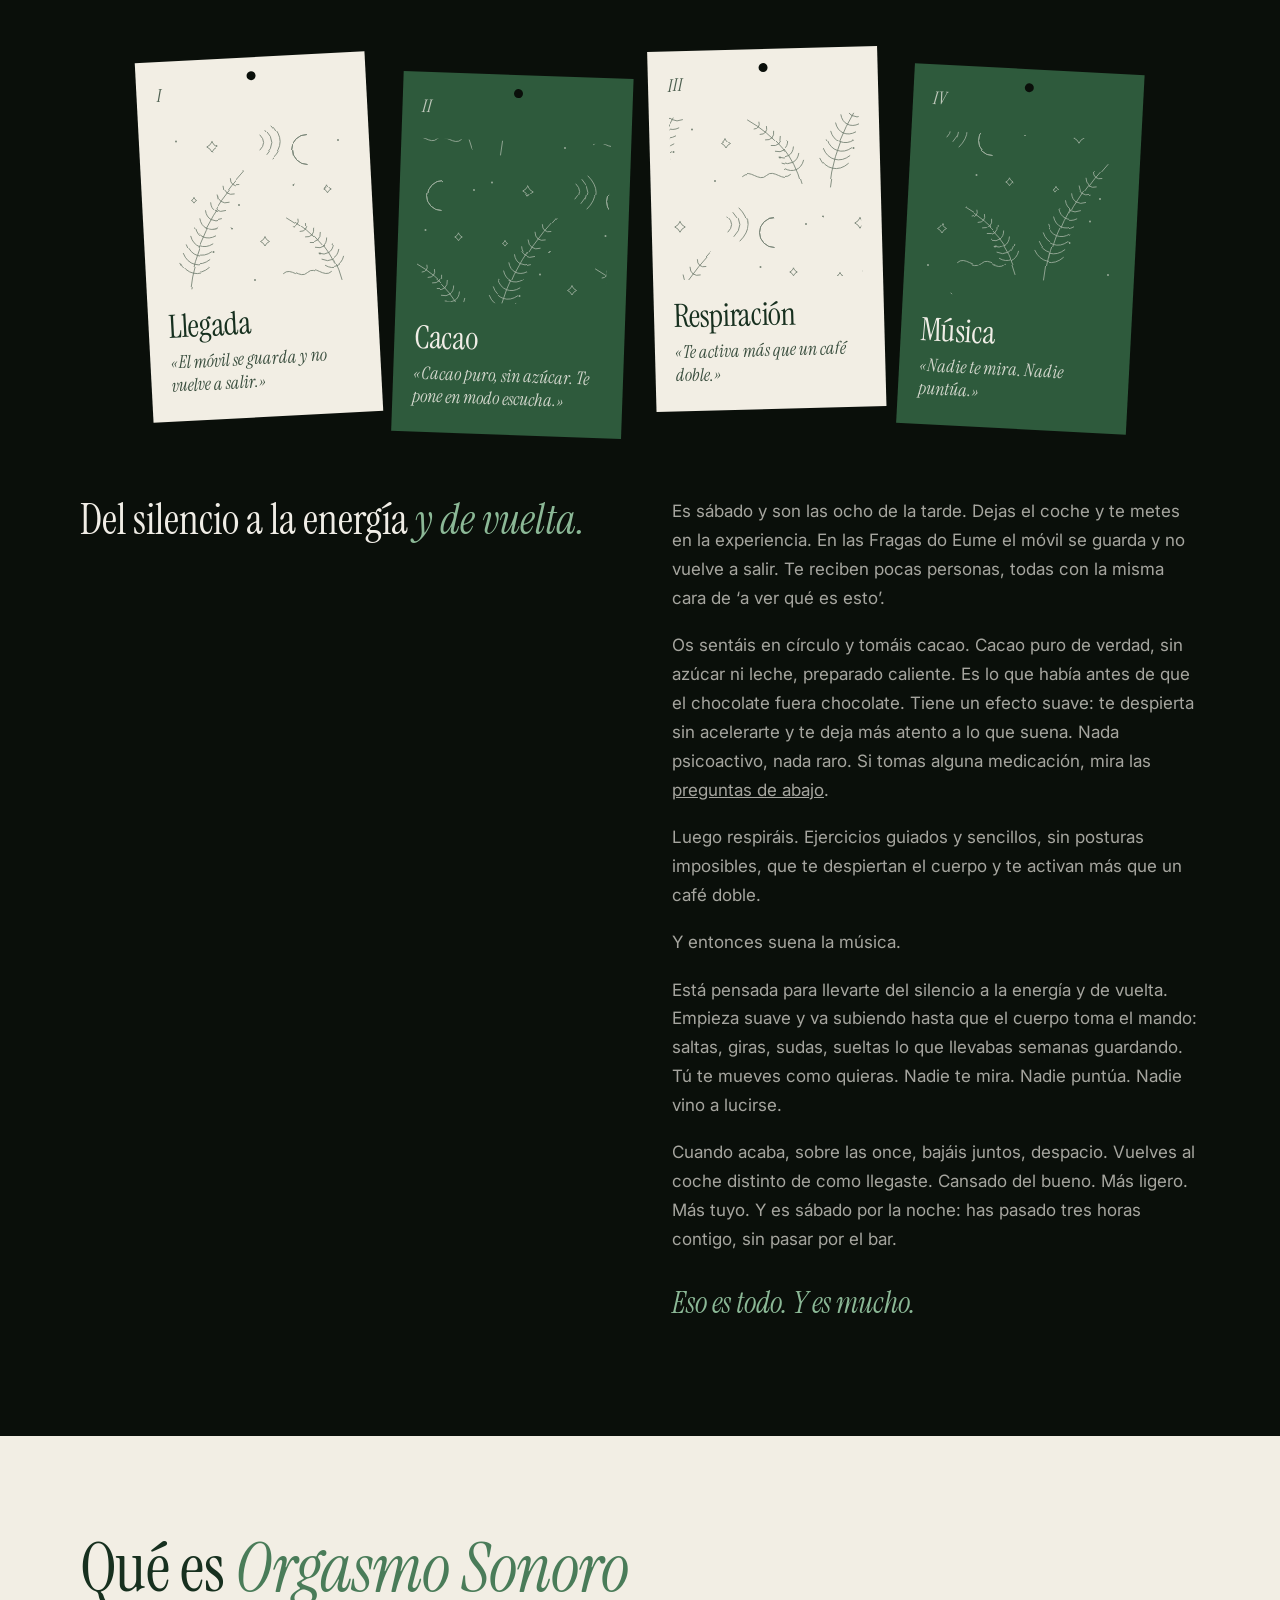
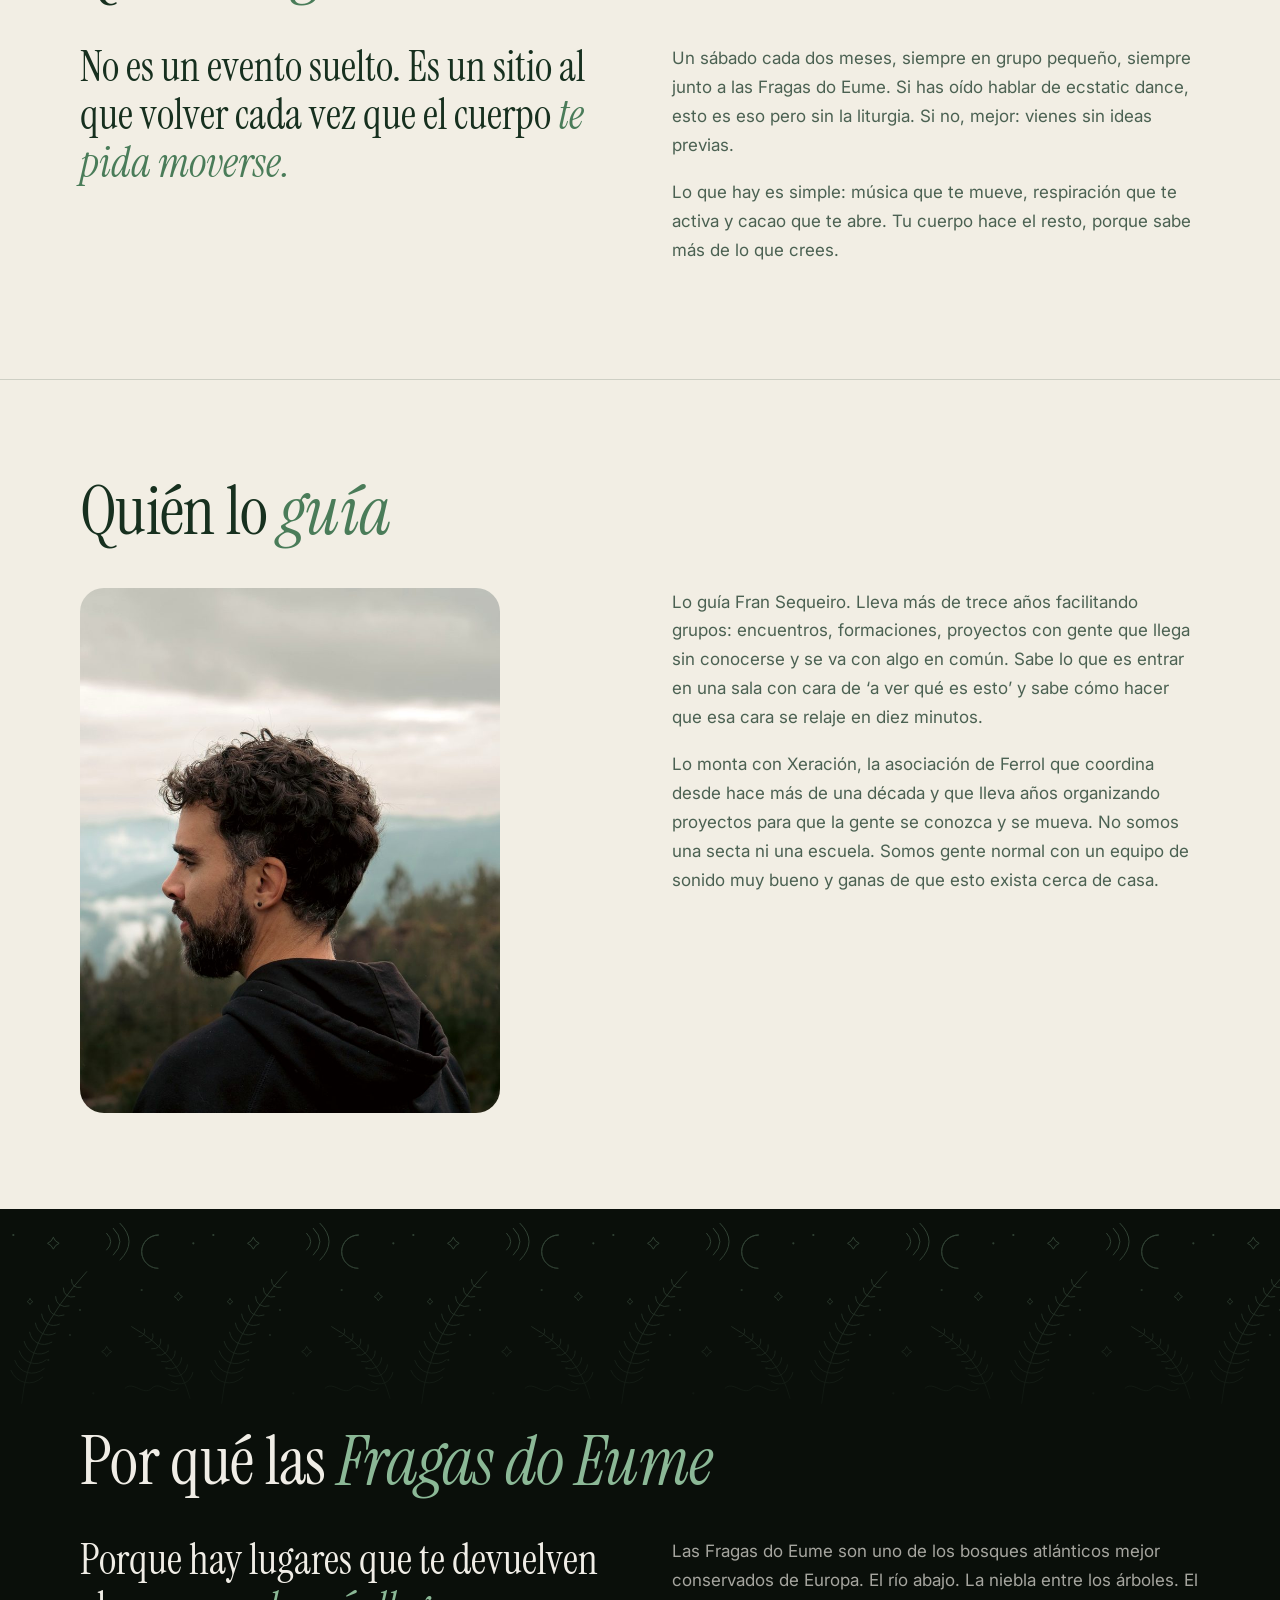
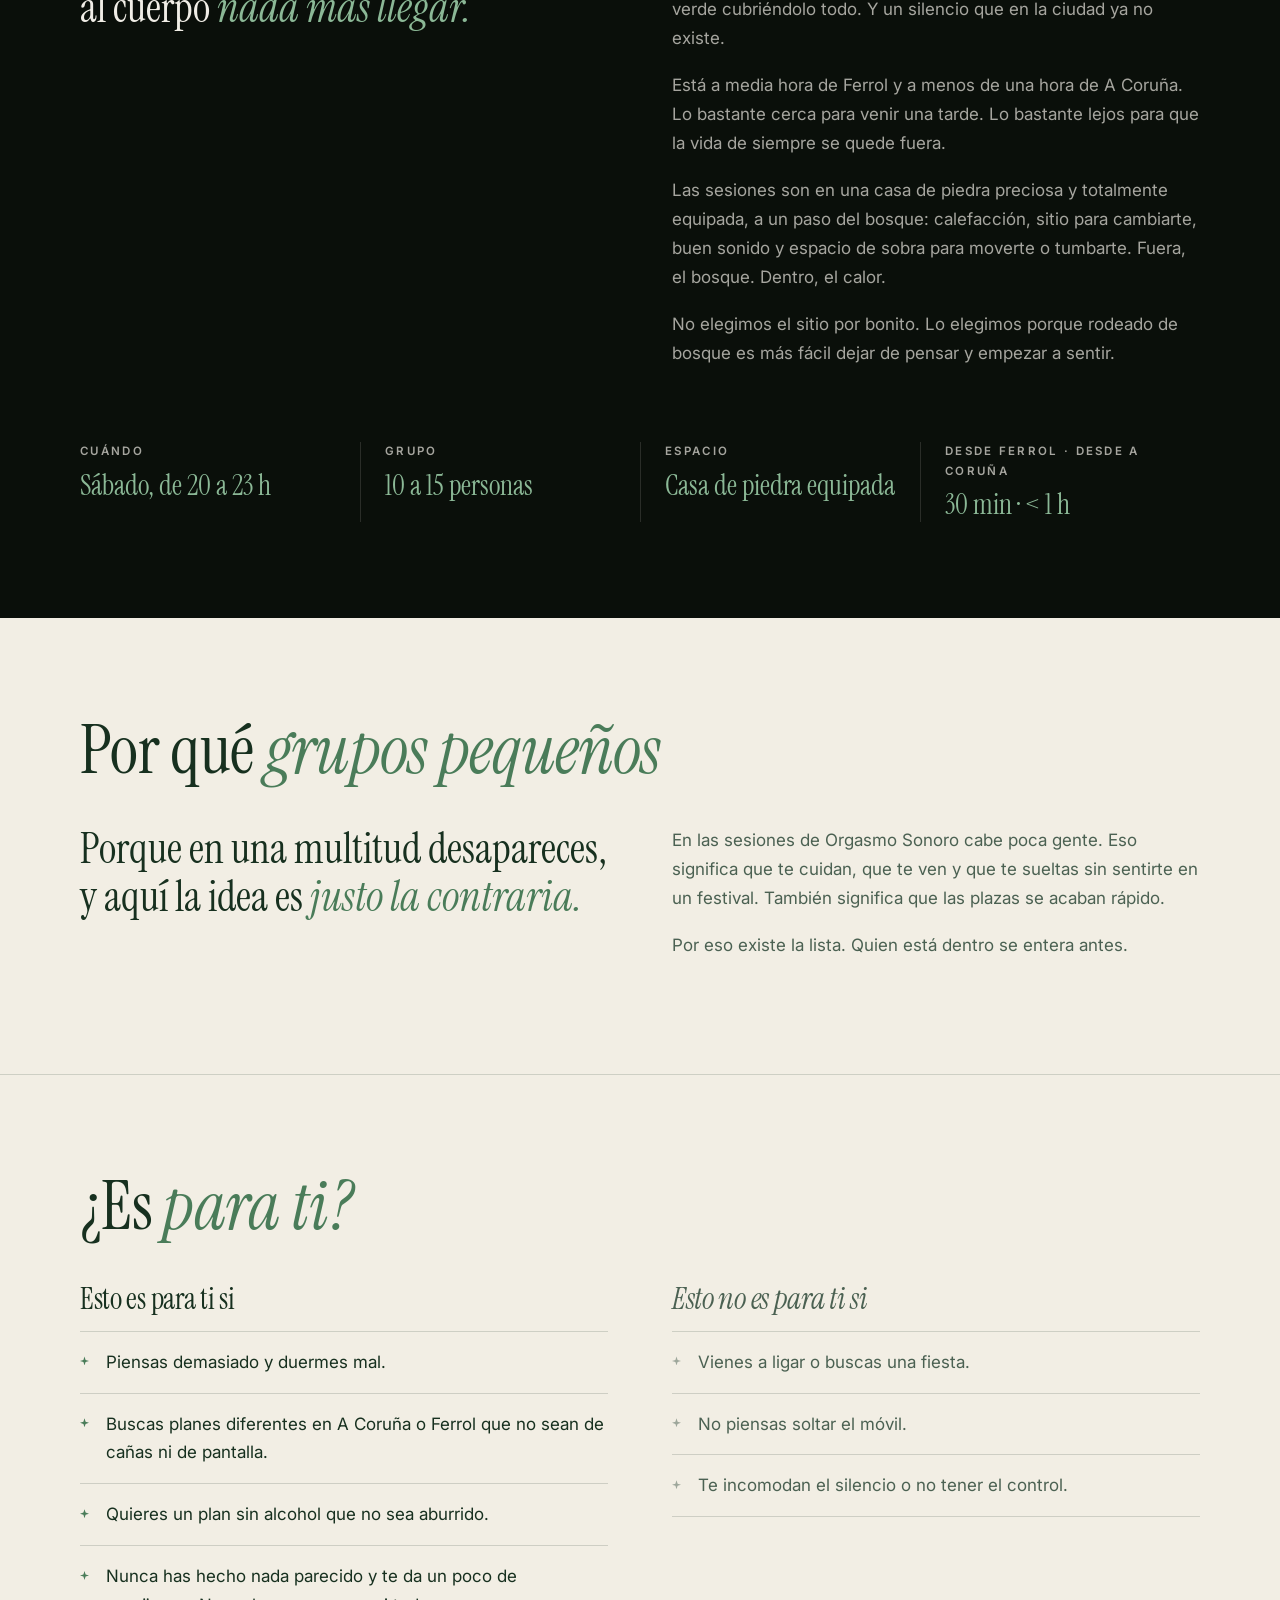
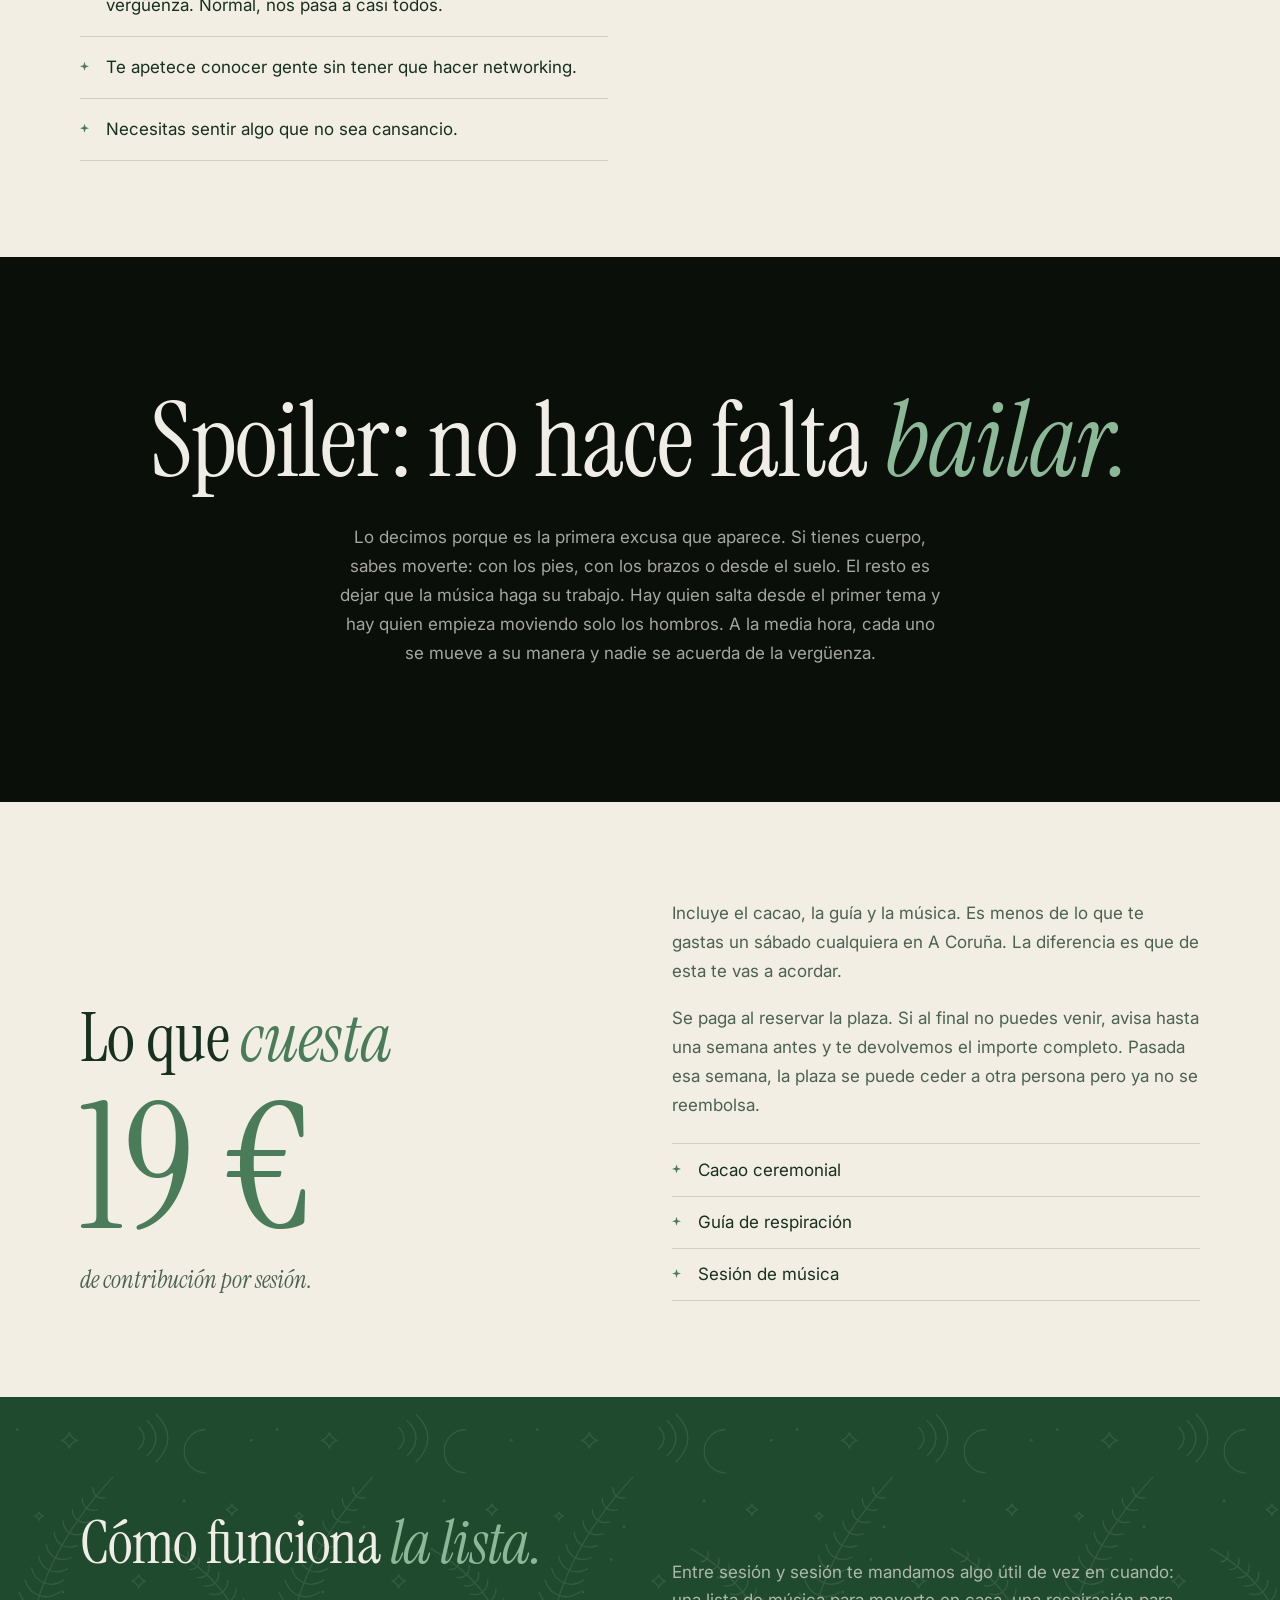
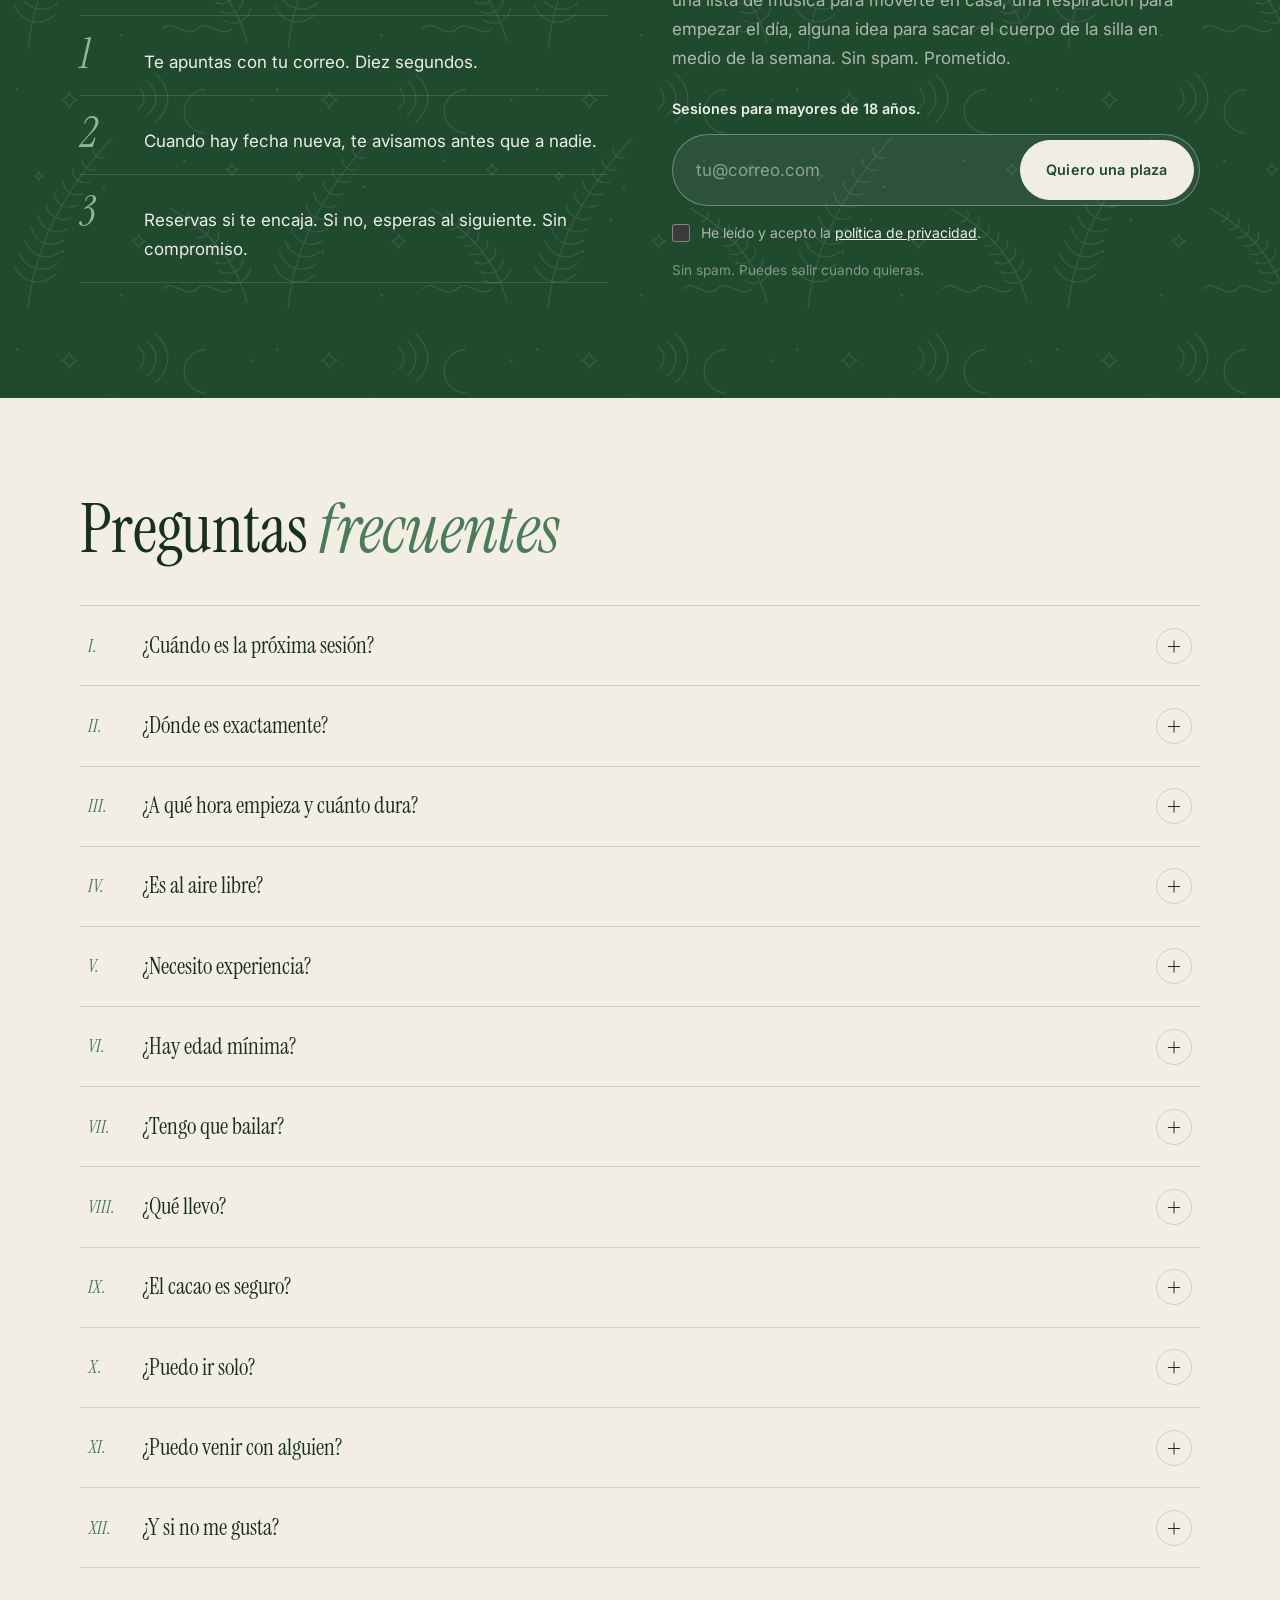
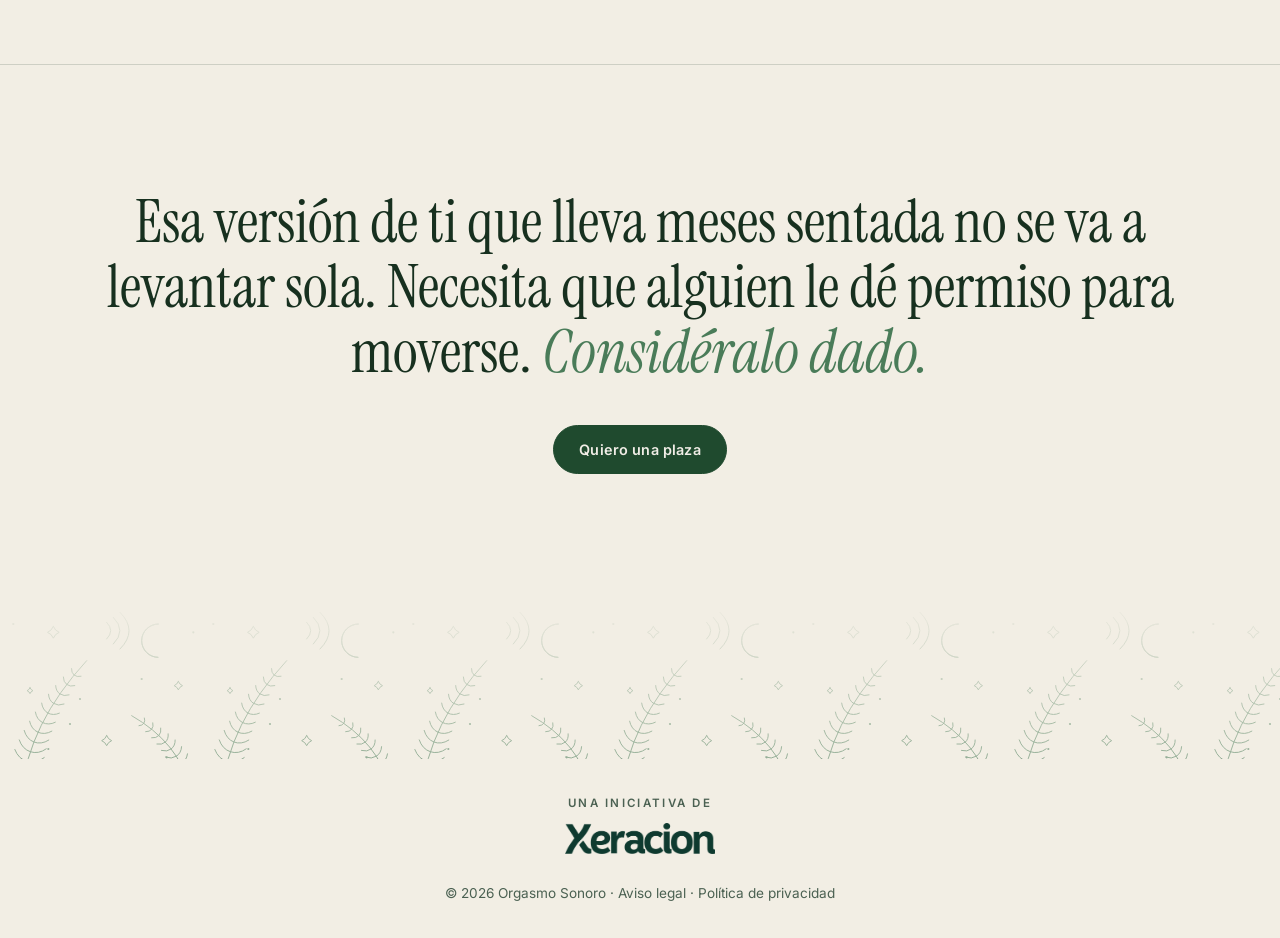
==== commit 62870483: "Hero: frase de la música más neutra Co-Authored-By: Claude Opus 5.5 <noreply@anthropic.com> Claude-S" ====
--- a/index.html
+++ b/index.html
@@ -147,7 +147,7 @@
             "name": "¿El cacao es seguro?",
             "acceptedAnswer": {
               "@type": "Answer",
-              "text": "Para la mayoría, sí. Si estás embarazada, tomas antidepresivos (ISRS) o tienes algún problema de corazón, avísanos antes y lo adaptamos. Cena ligero o cena después: el cacao sienta mejor con el estómago sin cargar."
+              "text": "Sí. Usamos cacao de grado ceremonial puro, no el que encuentras en el supermercado: es el grano entero molido con toda su manteca, sin azúcar, sin leche y sin refinar. Es un alimento, nada psicoactivo. Su efecto viene sobre todo de la teobromina, un estimulante suave que abre los vasos sanguíneos y da una energía tranquila y duradera, sin los nervios del café. Te sientes más despierto, con el cuerpo caliente y más presente. Si estás embarazada, tomas antidepresivos (ISRS) o tienes algún problema de corazón, avísanos antes y lo adaptamos. Cena ligero o cena después: el cacao sienta mejor con el estómago sin cargar."
             }
           },
           {
@@ -221,7 +221,7 @@
         <div class="hero__arch">
           <svg class="hero__star" aria-hidden="true"><use href="#estrella"/></svg>
           <h1 id="hero-titulo" class="hero__title">Hay un sitio entre A&nbsp;Coruña y Ferrol donde te mueves <em>hasta encontrarte.</em></h1>
-          <p class="hero__lead">Un sábado por la noche, un grupo de diez a quince personas y una casa de piedra preciosa junto a las Fragas do Eume. Cacao, respiración guiada y música que va subiendo hasta que el cuerpo pide más. Te mueves, sudas, sueltas y vuelves a ti. Sin experiencia, sin saber bailar, sin que nadie te mire. Solo hace falta ganas de sentir el cuerpo.</p>
+          <p class="hero__lead">Un sábado por la noche, un grupo de diez a quince personas y una casa de piedra preciosa junto a las Fragas do Eume. Cacao, respiración guiada y una música que te lleva de cero a cien. Saltas, giras, te ríes y sales más tuyo que cuando entraste. Sin experiencia, sin saber bailar, sin que nadie te mire. Solo hace falta ganas de sentir el cuerpo.</p>
           <a class="btn btn--light" href="#lista">Quiero una plaza</a>
           <p class="hero__note">Las fechas las sabe primero la gente de la lista.</p>
         </div>
@@ -495,7 +495,7 @@
           </div>
           <div class="faq__item">
             <h3><button class="faq__toggle" type="button" aria-expanded="true" aria-controls="faq-9"><span class="faq__num">IX.</span><span class="faq__q">¿El cacao es seguro?</span><span class="faq__mark" aria-hidden="true"></span></button></h3>
-            <div class="faq__answer" id="faq-9"><p>Para la mayoría, sí. Si estás embarazada, tomas antidepresivos (ISRS) o tienes algún problema de corazón, avísanos antes y lo adaptamos. Cena ligero o cena después: el cacao sienta mejor con el estómago sin cargar.</p></div>
+            <div class="faq__answer" id="faq-9"><p>Sí. Usamos cacao de grado ceremonial puro, no el que encuentras en el supermercado: es el grano entero molido con toda su manteca, sin azúcar, sin leche y sin refinar. Es un alimento, nada psicoactivo. Su efecto viene sobre todo de la teobromina, un estimulante suave que abre los vasos sanguíneos y da una energía tranquila y duradera, sin los nervios del café. Te sientes más despierto, con el cuerpo caliente y más presente. Si estás embarazada, tomas antidepresivos (ISRS) o tienes algún problema de corazón, avísanos antes y lo adaptamos. Cena ligero o cena después: el cacao sienta mejor con el estómago sin cargar.</p></div>
           </div>
           <div class="faq__item">
             <h3><button class="faq__toggle" type="button" aria-expanded="true" aria-controls="faq-10"><span class="faq__num">X.</span><span class="faq__q">¿Puedo ir solo?</span><span class="faq__mark" aria-hidden="true"></span></button></h3>
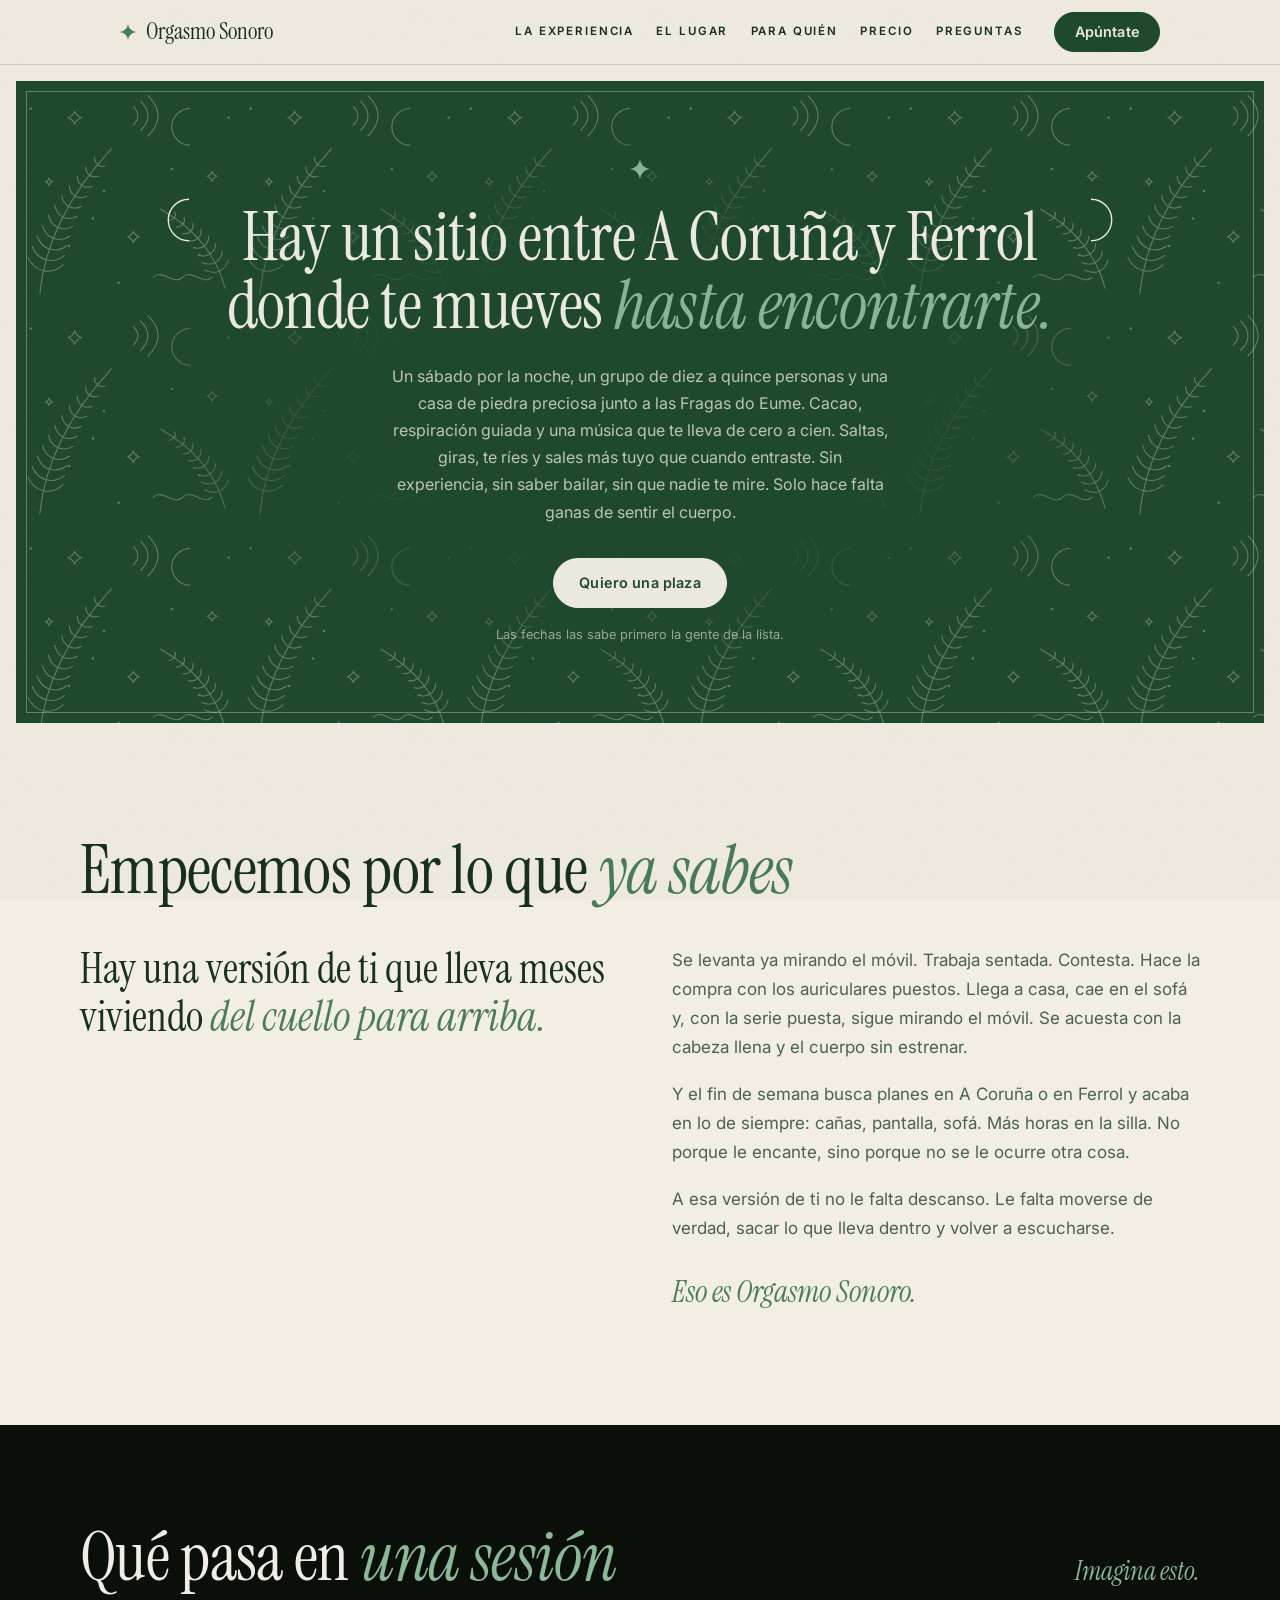
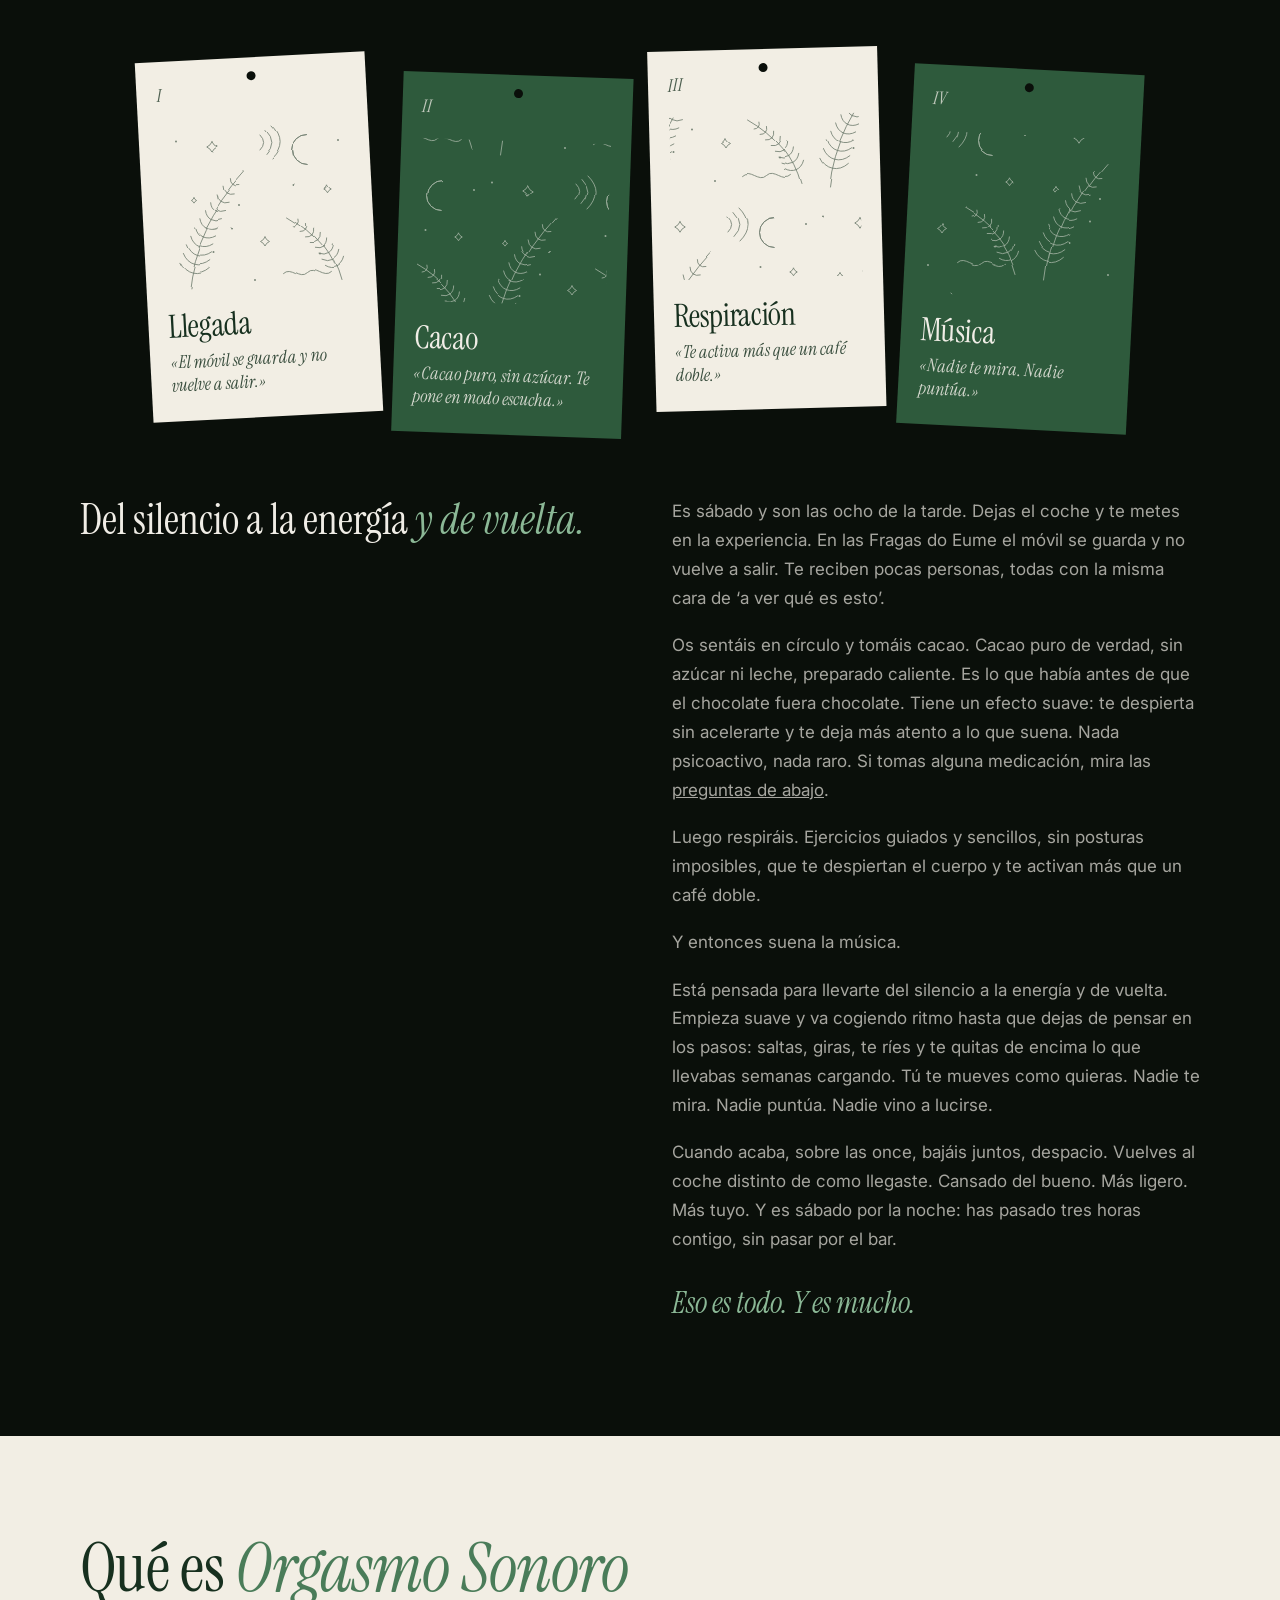
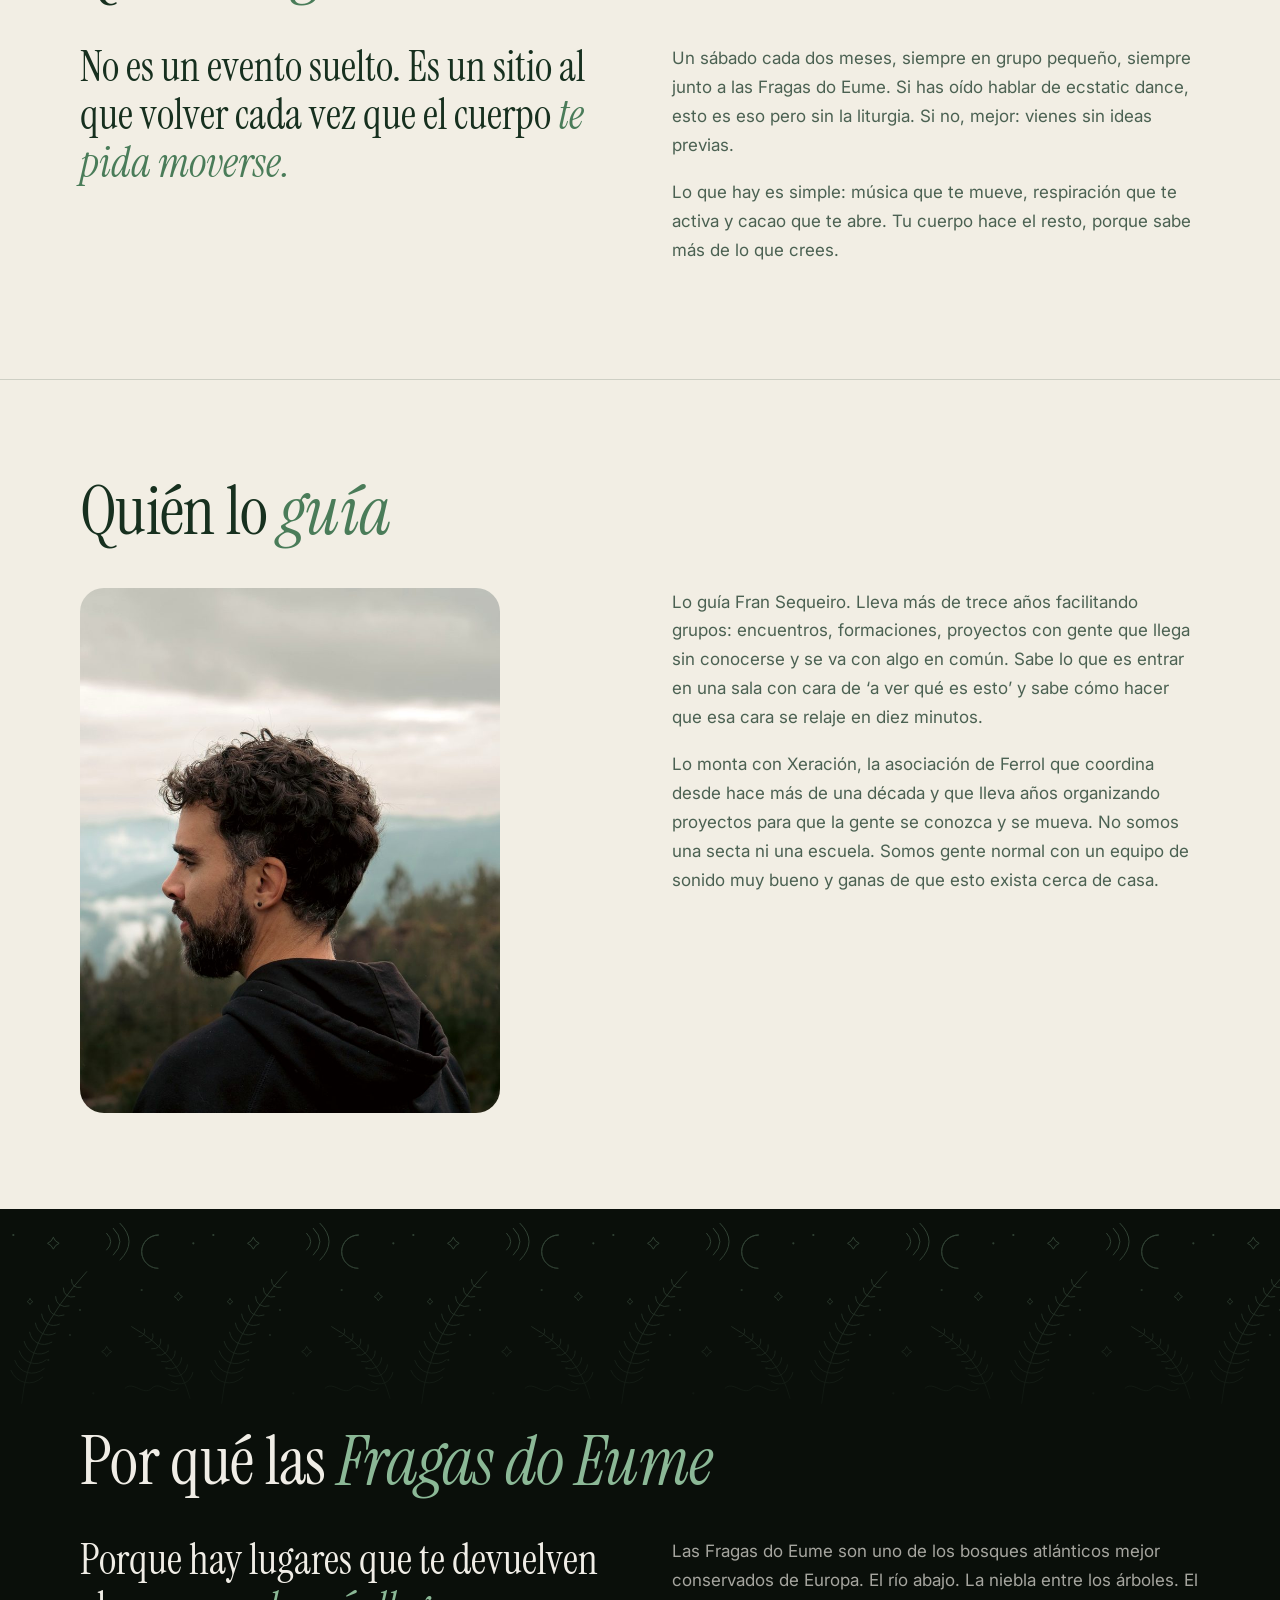
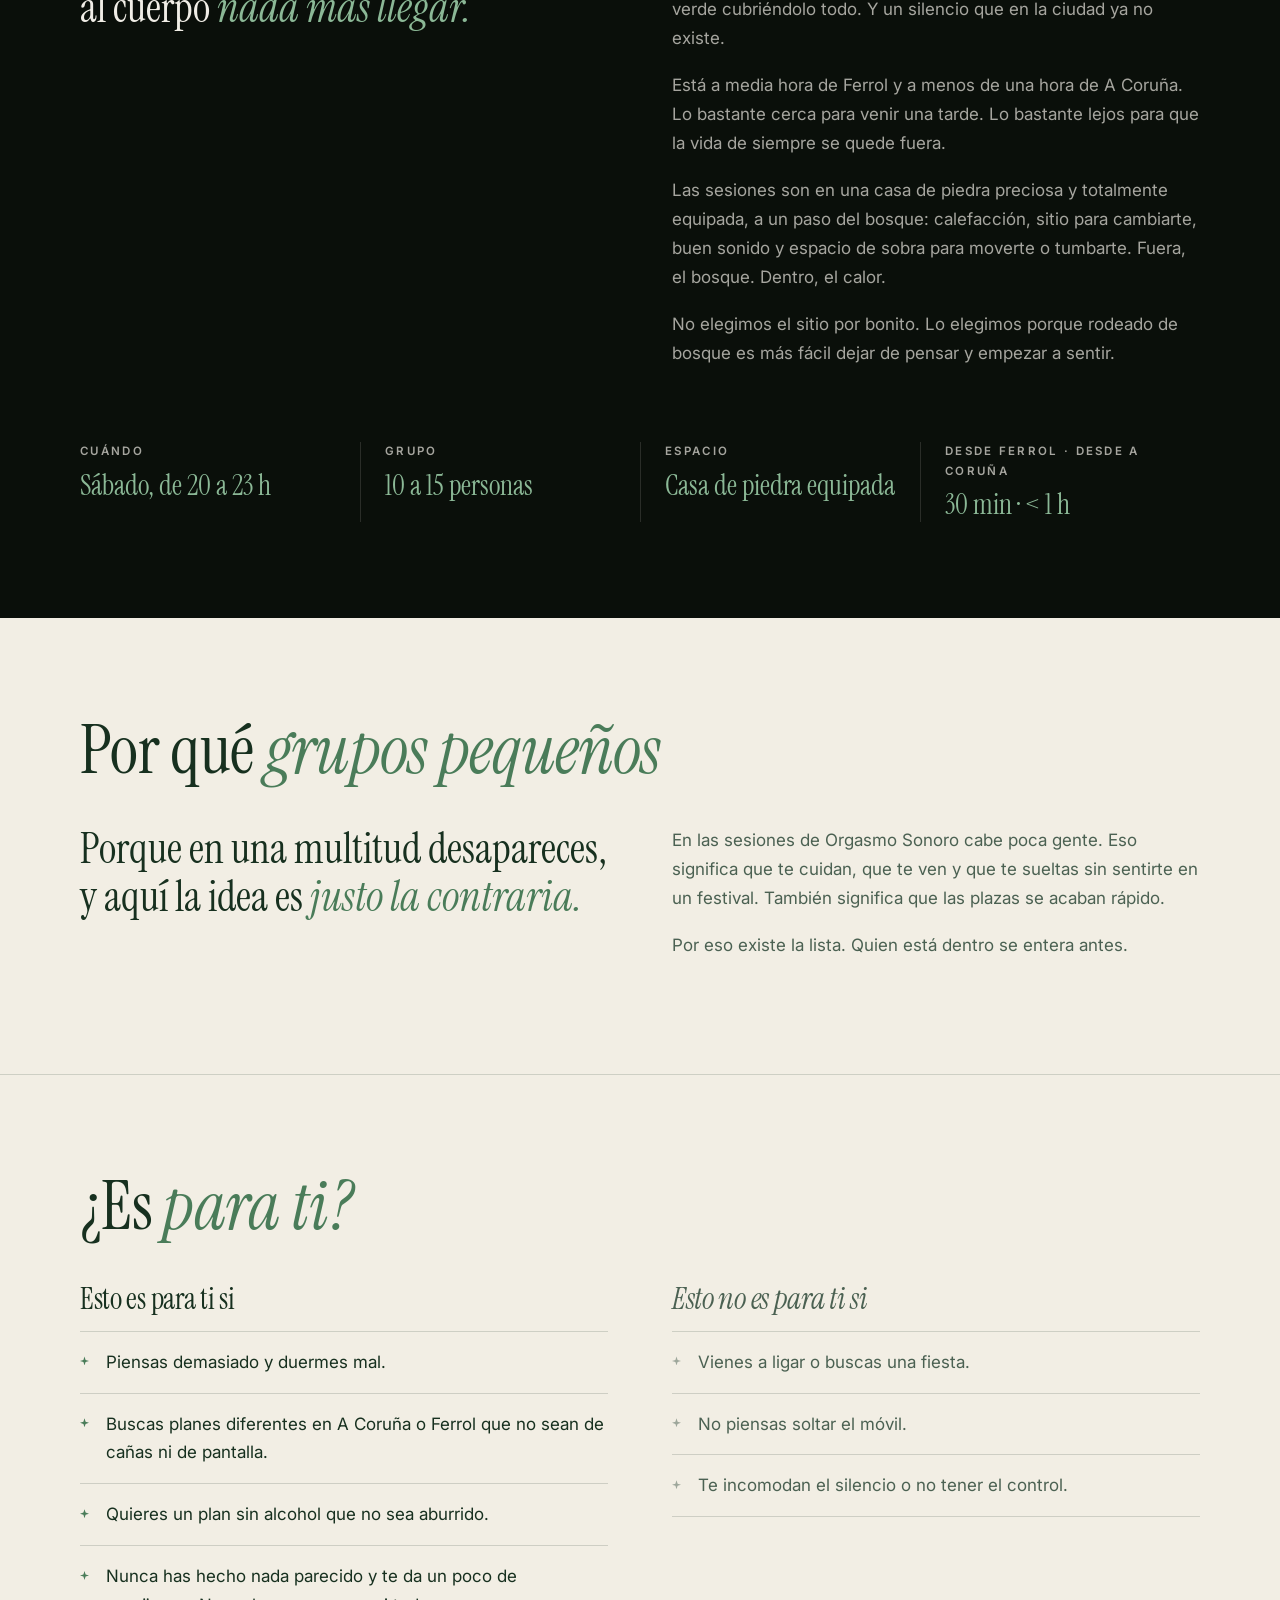
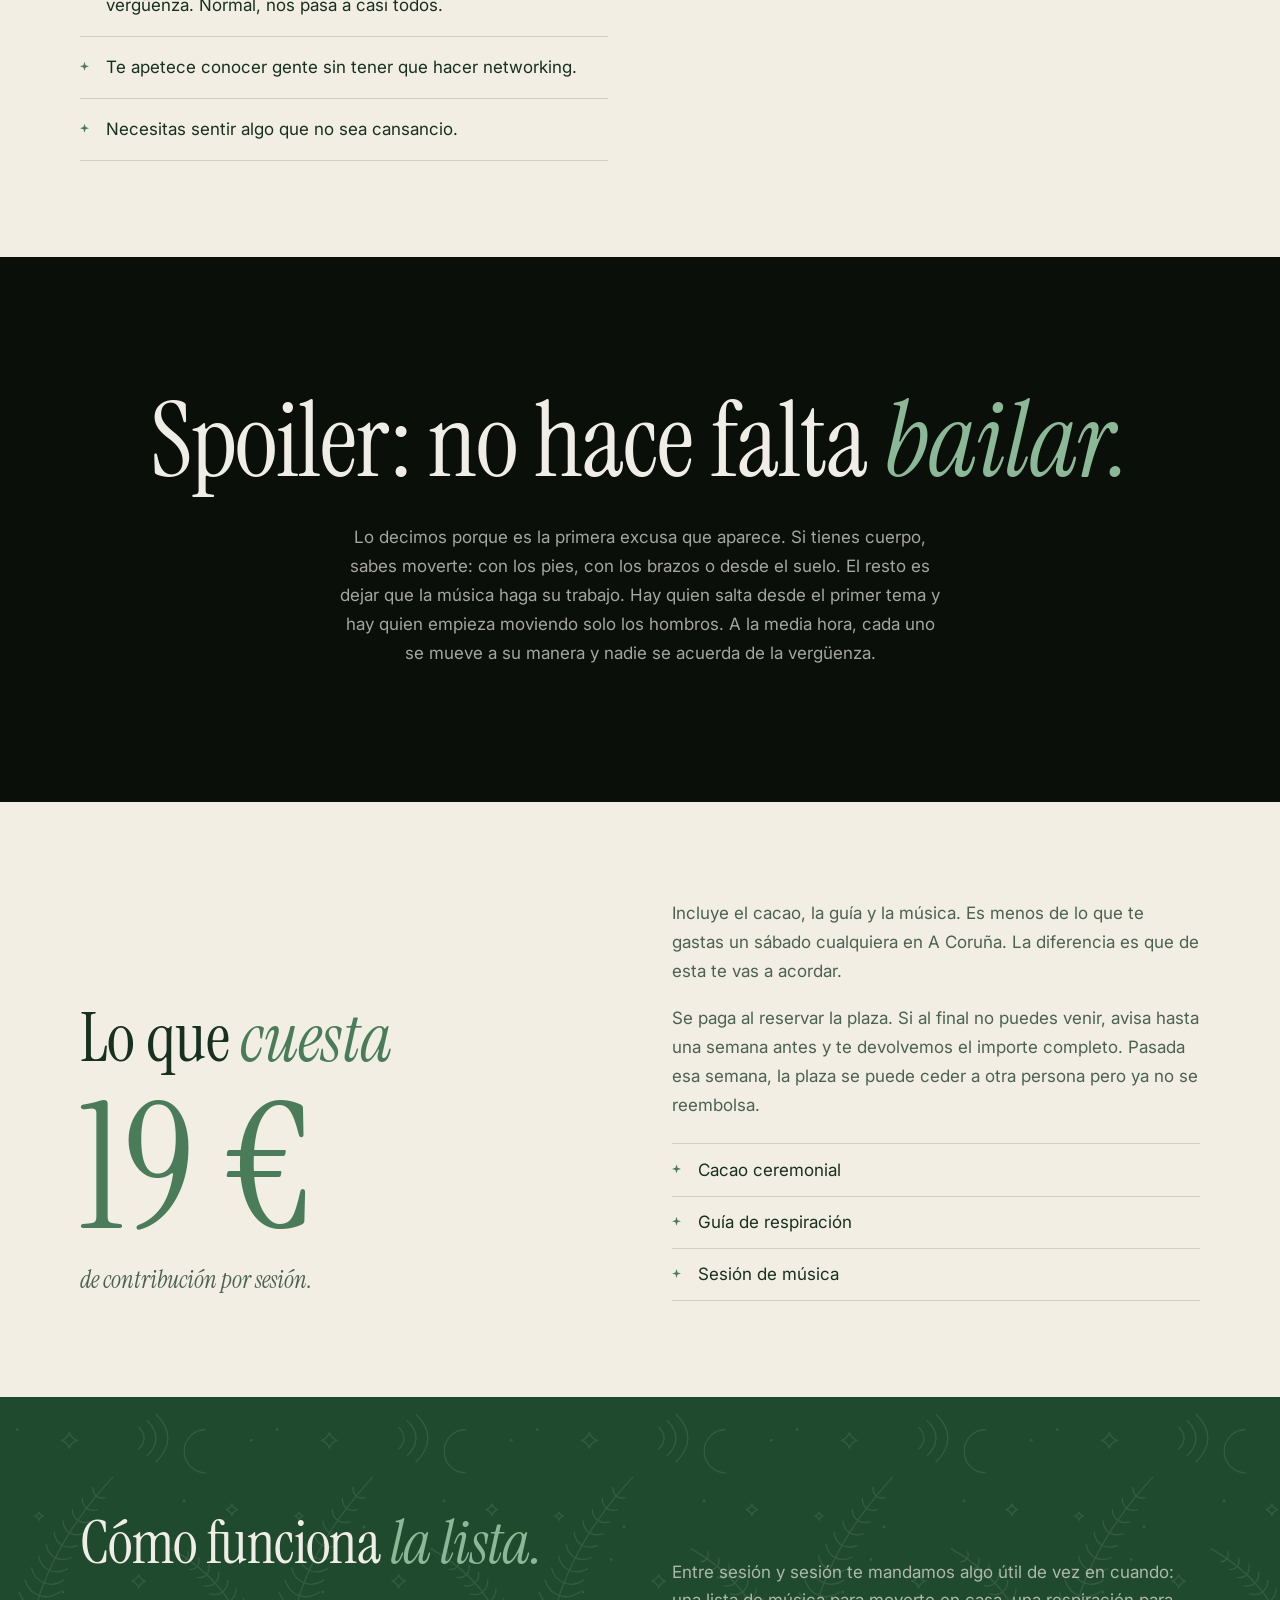
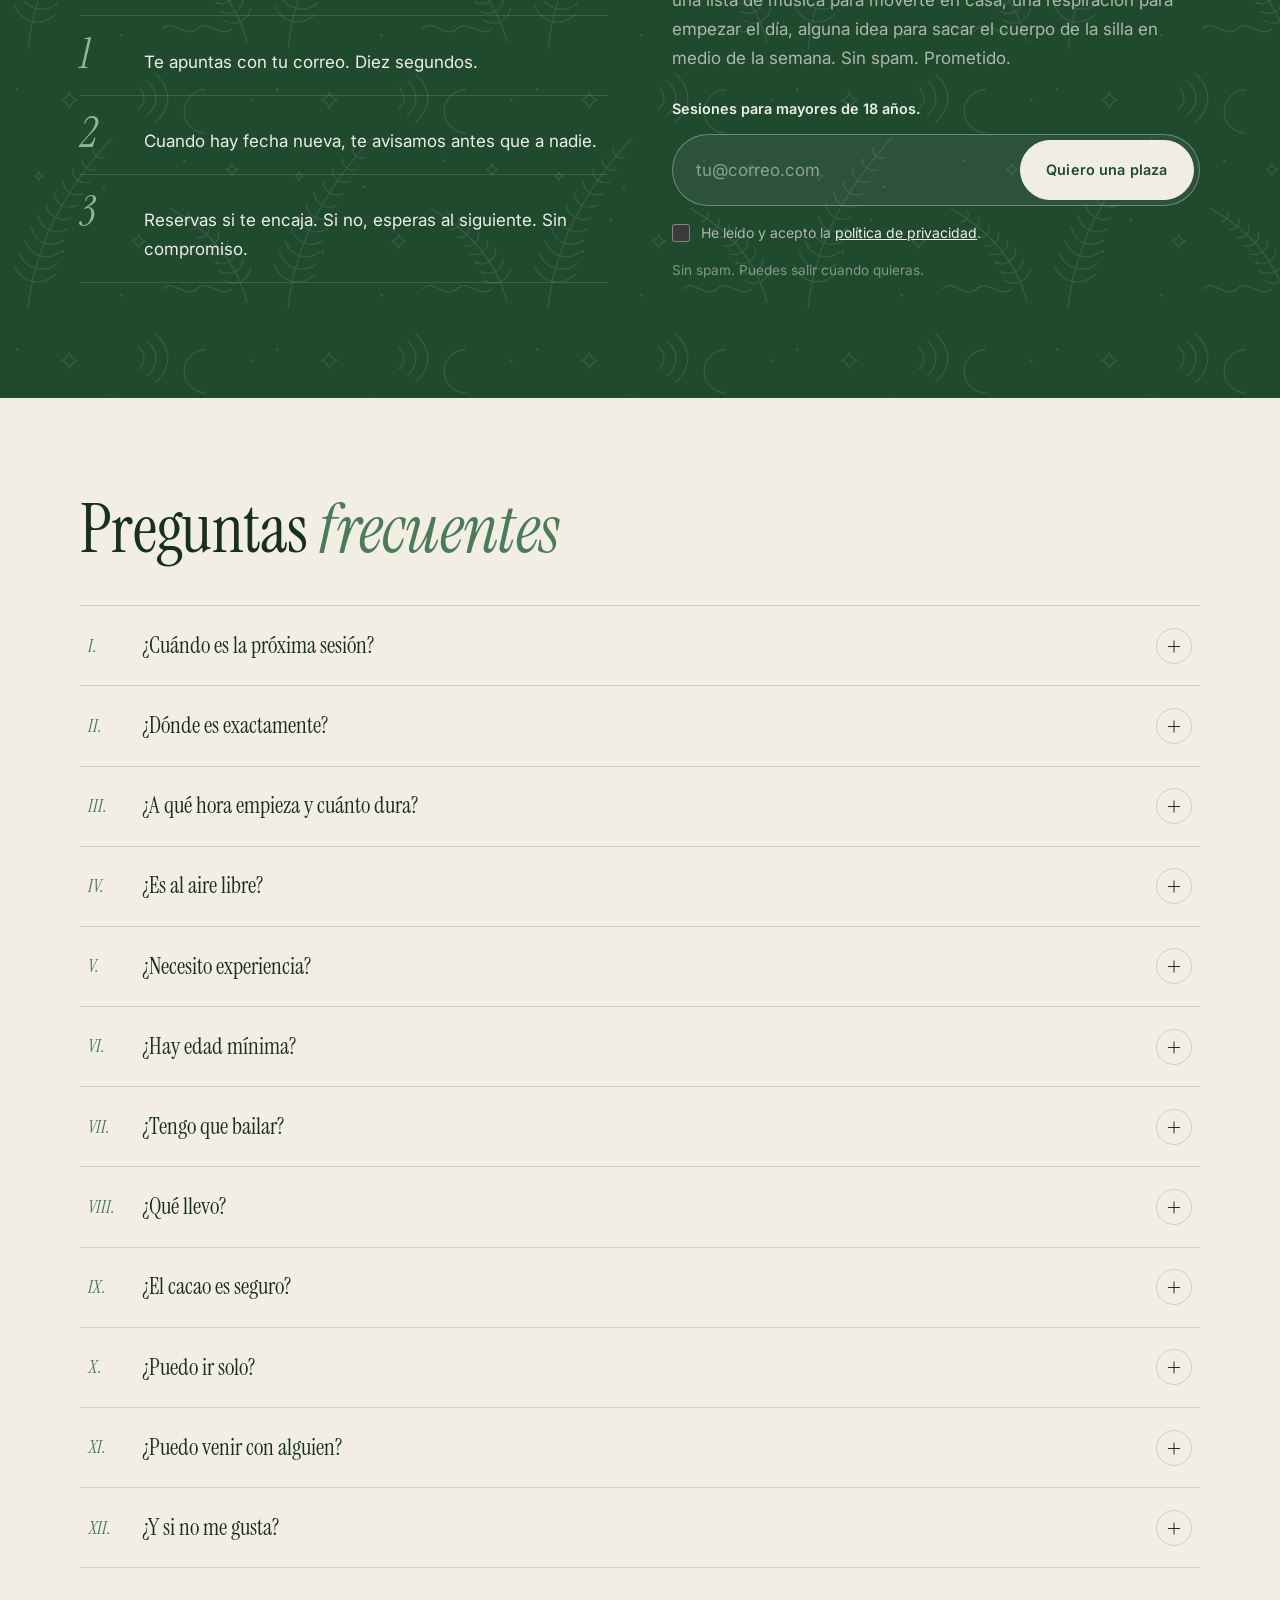
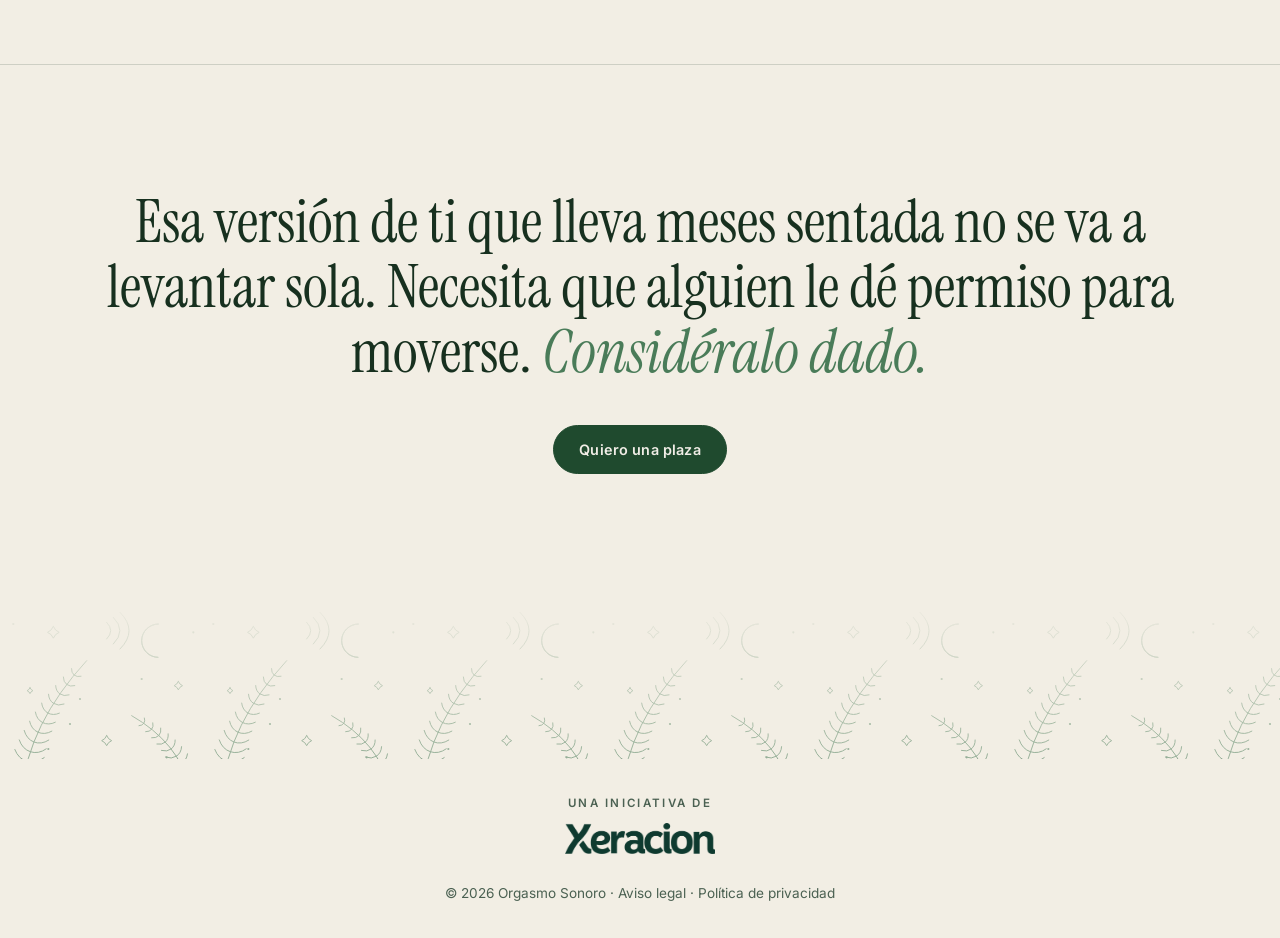
==== commit 94139dc7: "Sesión: frase de la música más neutra Co-Authored-By: Claude Opus 5.5 <noreply@anthropic.com> Claude" ====
--- a/index.html
+++ b/index.html
@@ -290,7 +290,7 @@
             <p>Os sentáis en círculo y tomáis cacao. Cacao puro de verdad, sin azúcar ni leche, preparado caliente. Es lo que había antes de que el chocolate fuera chocolate. Tiene un efecto suave: te despierta sin acelerarte y te deja más atento a lo que suena. Nada psicoactivo, nada raro. Si tomas alguna medicación, mira las <a href="#preguntas">preguntas de abajo</a>.</p>
             <p>Luego respiráis. Ejercicios guiados y sencillos, sin posturas imposibles, que te despiertan el cuerpo y te activan más que un café doble.</p>
             <p>Y entonces suena la música.</p>
-            <p>Está pensada para llevarte del silencio a la energía y de vuelta. Empieza suave y va subiendo hasta que el cuerpo toma el mando: saltas, giras, sudas, sueltas lo que llevabas semanas guardando. Tú te mueves como quieras. Nadie te mira. Nadie puntúa. Nadie vino a lucirse.</p>
+            <p>Está pensada para llevarte del silencio a la energía y de vuelta. Empieza suave y va cogiendo ritmo hasta que dejas de pensar en los pasos: saltas, giras, te ríes y te quitas de encima lo que llevabas semanas cargando. Tú te mueves como quieras. Nadie te mira. Nadie puntúa. Nadie vino a lucirse.</p>
             <p>Cuando acaba, sobre las once, bajáis juntos, despacio. Vuelves al coche distinto de como llegaste. Cansado del bueno. Más ligero. Más tuyo. Y es sábado por la noche: has pasado tres horas contigo, sin pasar por el bar.</p>
             <p class="punch">Eso es todo. Y es mucho.</p>
             </div>
